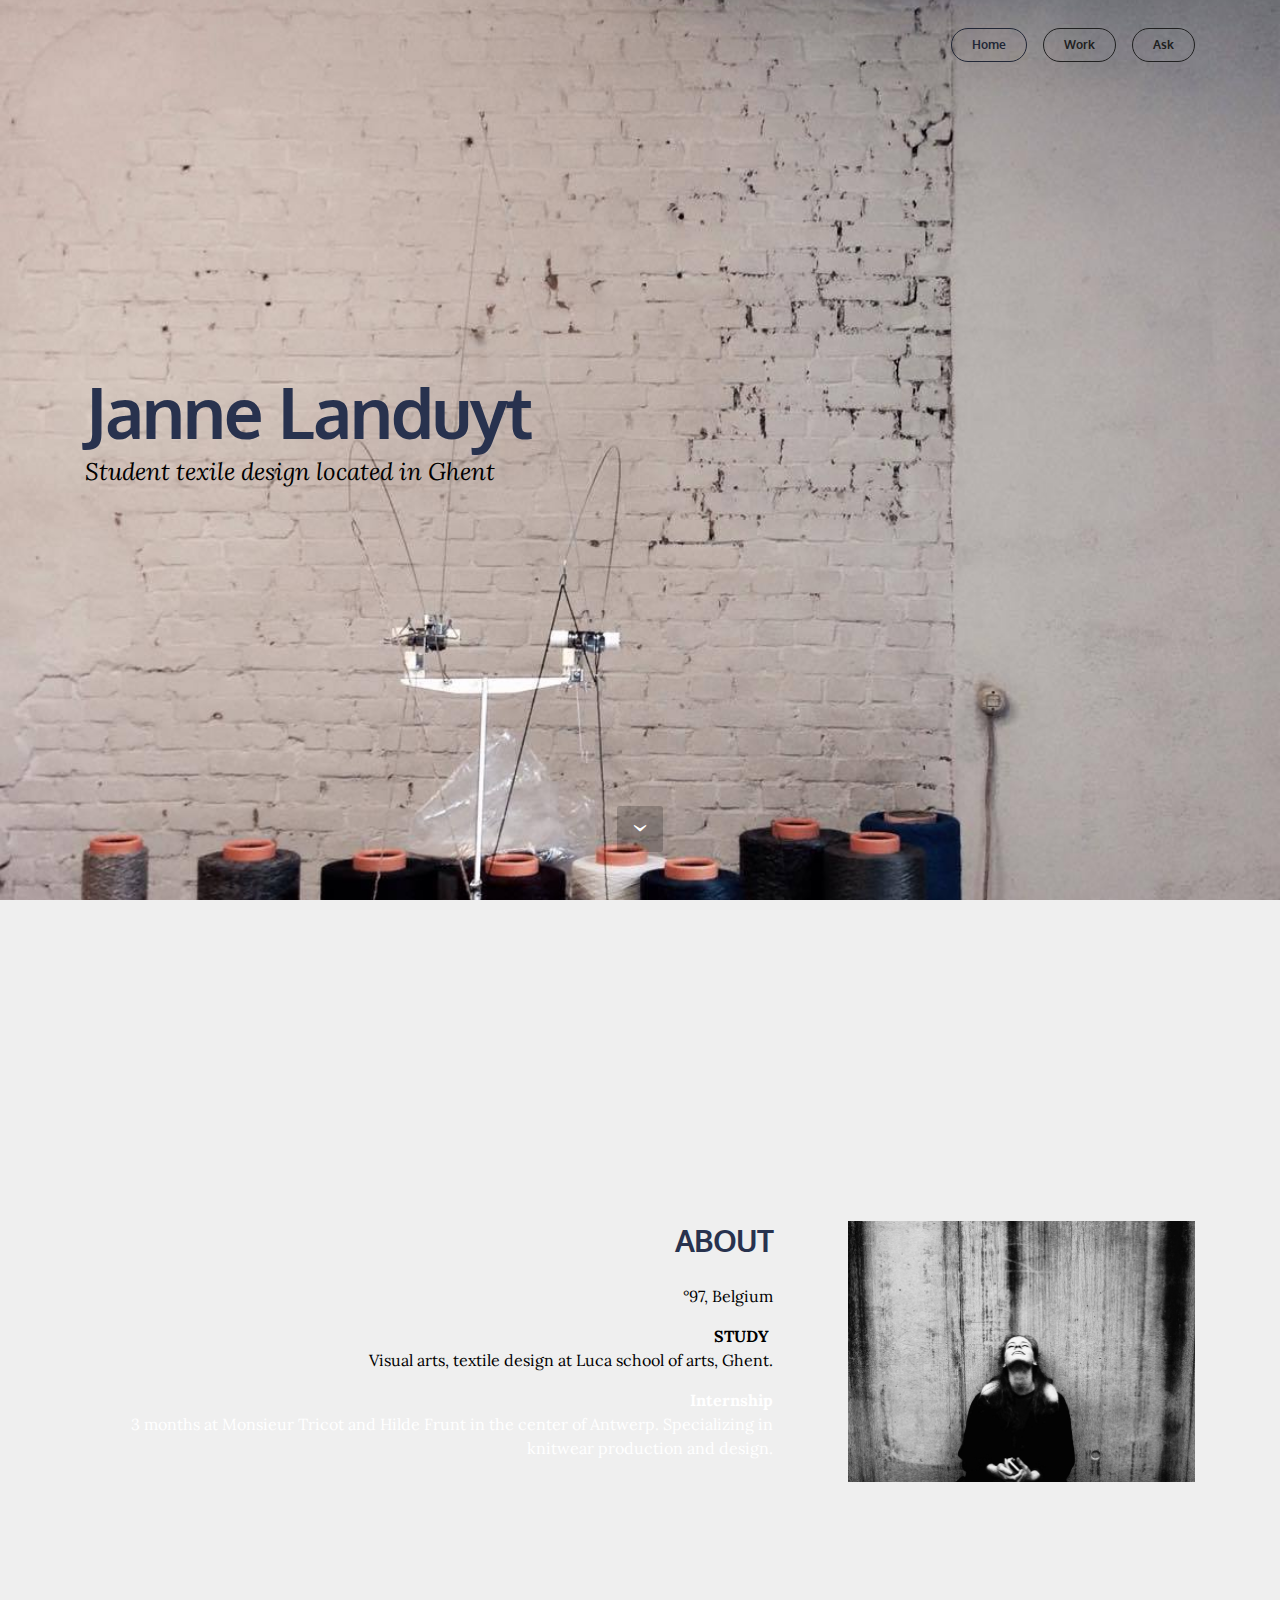
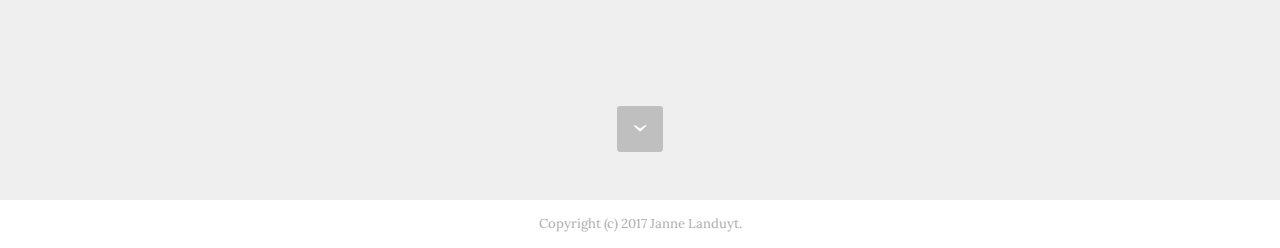
==== index.html @ a5d63504 "create github pages" ====
<!DOCTYPE html>
<html>
<head>
  <!-- Site made with Mobirise Website Builder v4.3.2, https://mobirise.com -->
  <meta charset="UTF-8">
  <meta http-equiv="X-UA-Compatible" content="IE=edge">
  <meta name="generator" content="Mobirise v4.3.2, mobirise.com">
  <meta name="viewport" content="width=device-width, initial-scale=1">
  <link rel="shortcut icon" href="assets/images/logo.png" type="image/x-icon">
  <meta name="description" content="Janne Landuyt, Janne, Landuyt, Textile design, About, Study">
  
  <link rel="stylesheet" href="https://fonts.googleapis.com/css?family=Montserrat:400,700">
  <link rel="stylesheet" href="https://fonts.googleapis.com/css?family=Raleway:100,100i,200,200i,300,300i,400,400i,500,500i,600,600i,700,700i,800,800i,900,900i">
  <link rel="stylesheet" href="assets/bootstrap-material-design-font/css/material.css">
  <link rel="stylesheet" href="https://fonts.googleapis.com/css?family=Lora:400,700,400italic,700italic&subset=latin">
  <link rel="stylesheet" href="assets/tether/tether.min.css">
  <link rel="stylesheet" href="assets/bootstrap/css/bootstrap.min.css">
  <link rel="stylesheet" href="assets/dropdown/css/style.css">
  <link rel="stylesheet" href="assets/theme/css/style.css">
  <link rel="stylesheet" href="assets/mobirise/css/mbr-additional.css" type="text/css">
  
  
  
</head>
<body>
<section id="ext_menu-x" data-rv-view="0">

    <nav class="navbar navbar-dropdown transparent bg-color">
        <div class="container">

            <div class="mbr-table">
                
                <div class="mbr-table-cell">

                    <button class="navbar-toggler pull-xs-right hidden-md-up" type="button" data-toggle="collapse" data-target="#exCollapsingNavbar">
                        <div class="hamburger-icon"></div>
                    </button>

                    <ul class="nav-dropdown collapse pull-xs-right nav navbar-nav navbar-toggleable-sm" id="exCollapsingNavbar"><li class="nav-item"><a class="nav-link link" href="https://mobirise.com/" aria-expanded="false"></a></li><li class="nav-item nav-btn"><a class="nav-link btn btn-warning-outline btn-warning" href="index.html">Home</a></li><li class="nav-item nav-btn"><a class="nav-link btn btn-black-outline btn-black" href="work.html">Work</a></li><li class="nav-item nav-btn"><a class="nav-link btn btn-black-outline btn-black" href="ask.html">Ask</a></li></ul>
                    <button hidden="" class="navbar-toggler navbar-close" type="button" data-toggle="collapse" data-target="#exCollapsingNavbar">
                        <div class="close-icon"></div>
                    </button>

                </div>
            </div>

        </div>
    </nav>

</section>

<section class="engine"><a href="https://mobirise.co">Mobirise</a></section><section class="mbr-section mbr-section-hero mbr-section-full mbr-section-with-arrow mbr-after-navbar" id="header5-w" data-rv-view="2" style="background-image: url(assets/images/21389111-1442225685831040-1330696109-o.jpg);">

    

    <div class="mbr-table-cell">

        <div class="container">
            <div class="row">
                <div class="mbr-section col-md-10">

                    <h1 class="mbr-section-title display-1">Janne Landuyt</h1>
                    <p class="mbr-section-lead lead">Student texile design located in Ghent</p>
                    
                </div>
            </div>
        </div>
    </div>

    <div class="mbr-arrow mbr-arrow-floating" aria-hidden="true"><a href="#footer1-1a"><i class="mbr-arrow-icon"></i></a></div>

</section>

<section class="mbr-section mbr-section-hero mbr-section-full header2" id="header2-y" data-rv-view="7" style="background-color: rgb(239, 239, 239);">

    

    <div class="mbr-table mbr-table-full">
        <div class="mbr-table-cell">

            <div class="container">
                <div class="mbr-section row">
                    <div class="mbr-table-md-up">
                        
                        
                        

                        <div class="mbr-table-cell col-md-5 content-size text-xs-center text-md-right">

                            <h3 class="mbr-section-title display-2">ABOUT</h3>

                            <div class="mbr-section-text">
                                <p></p><p>°97, Belgium</p><p><strong>STUDY</strong>&nbsp;<br>Visual arts, textile design at Luca school of arts, Ghent.</p><strong>Internship</strong><br>3 months at Monsieur Tricot and Hilde Frunt in the center of Antwerp. Specializing in knitwear production and design.<p></p>
                            </div>

                            

                        </div>
                        <div class="mbr-table-cell mbr-valign-top mbr-left-padding-md-up col-md-7 image-size" style="width: 37%;">
                            <div class="mbr-figure"><img src="assets/images/img-5326-1400x1050-94.jpg"></div>
                        </div>

                    </div>
                </div>
            </div>

        </div>
    </div>

    <div class="mbr-arrow mbr-arrow-floating hidden-sm-down" aria-hidden="true"><a href="#next"><i class="mbr-arrow-icon"></i></a></div>

</section>

<footer class="mbr-small-footer mbr-section mbr-section-nopadding" id="footer1-1a" data-rv-view="5" style="background-color: rgb(255, 255, 255); padding-top: 0.875rem; padding-bottom: 0.875rem;">
    
    <div class="container text-xs-center">
        <p>Copyright (c) 2017 Janne Landuyt.</p>
    </div>
</footer>


  <script src="assets/web/assets/jquery/jquery.min.js"></script>
  <script src="assets/tether/tether.min.js"></script>
  <script src="assets/bootstrap/js/bootstrap.min.js"></script>
  <script src="assets/smooth-scroll/smooth-scroll.js"></script>
  <script src="assets/dropdown/js/script.min.js"></script>
  <script src="assets/touch-swipe/jquery.touch-swipe.min.js"></script>
  <script src="assets/theme/js/script.js"></script>
  
  
</body>
</html>
---- assets/bootstrap-material-design-font/css/material.css ----
@font-face {
  font-family: 'Material-Design-Icons';
  src: url('../fonts/Material-Design-Icons.eot?3ocs8m');
  src: url('../fonts/Material-Design-Icons.eot?#iefix3ocs8m') format('embedded-opentype'), url('../fonts/Material-Design-Icons.woff?3ocs8m') format('woff'), url('../fonts/Material-Design-Icons.ttf?3ocs8m') format('truetype'), url('../fonts/Material-Design-Icons.svg?3ocs8m#Material-Design-Icons') format('svg');
  font-weight: normal;
  font-style: normal;
}
[class^="mdi-"],
[class*="mdi-"] {
  speak: none;
  display: inline-block;
  font-style: normal;
  font-variant:normal;
  font-weight:normal;
  /*font-size:24px;*/
  line-height:1;
  font-family:'Material-Design-Icons' !important;
  text-rendering: auto;
  
  -webkit-font-smoothing: antialiased;
  -moz-osx-font-smoothing: grayscale;
  -webkit-transform: translate(0, 0);
      -ms-transform: translate(0, 0);
          transform: translate(0, 0);
}
[class^="mdi-"]:before,
[class*="mdi-"]:before {
  display: inline-block;
  speak: none;
  text-decoration: inherit;
}
[class^="mdi-"].pull-left,
[class*="mdi-"].pull-left {
  margin-right: .3em;
}
[class^="mdi-"].pull-right,
[class*="mdi-"].pull-right {
  margin-left: .3em;
}
[class^="mdi-"].mdi-lg:before,
[class*="mdi-"].mdi-lg:before,
[class^="mdi-"].mdi-lg:after,
[class*="mdi-"].mdi-lg:after {
  font-size: 1.33333333em;
  line-height: 0.75em;
  vertical-align: -15%;
}
[class^="mdi-"].mdi-2x:before,
[class*="mdi-"].mdi-2x:before,
[class^="mdi-"].mdi-2x:after,
[class*="mdi-"].mdi-2x:after {
  font-size: 2em;
}
[class^="mdi-"].mdi-3x:before,
[class*="mdi-"].mdi-3x:before,
[class^="mdi-"].mdi-3x:after,
[class*="mdi-"].mdi-3x:after {
  font-size: 3em;
}
[class^="mdi-"].mdi-4x:before,
[class*="mdi-"].mdi-4x:before,
[class^="mdi-"].mdi-4x:after,
[class*="mdi-"].mdi-4x:after {
  font-size: 4em;
}
[class^="mdi-"].mdi-5x:before,
[class*="mdi-"].mdi-5x:before,
[class^="mdi-"].mdi-5x:after,
[class*="mdi-"].mdi-5x:after {
  font-size: 5em;
}
[class^="mdi-device-signal-cellular-"]:after,
[class^="mdi-device-battery-"]:after,
[class^="mdi-device-battery-charging-"]:after,
[class^="mdi-device-signal-cellular-connected-no-internet-"]:after,
[class^="mdi-device-signal-wifi-"]:after,
[class^="mdi-device-signal-wifi-statusbar-not-connected"]:after,
.mdi-device-network-wifi:after {
  opacity: .3;
  position: absolute;
  left: 0;
  top: 0;
  z-index: 1;
  display: inline-block;
  speak: none;
  text-decoration: inherit;
}
[class^="mdi-device-signal-cellular-"]:after {
  content: "\e758";
}
[class^="mdi-device-battery-"]:after {
  content: "\e735";
}
[class^="mdi-device-battery-charging-"]:after {
  content: "\e733";
}
[class^="mdi-device-signal-cellular-connected-no-internet-"]:after {
  content: "\e75d";
}
[class^="mdi-device-signal-wifi-"]:after,
.mdi-device-network-wifi:after {
  content: "\e765";
}
[class^="mdi-device-signal-wifi-statusbasr-not-connected"]:after {
  content: "\e8f7";
}
.mdi-device-signal-cellular-off:after,
.mdi-device-signal-cellular-null:after,
.mdi-device-signal-cellular-no-sim:after,
.mdi-device-signal-wifi-off:after,
.mdi-device-signal-wifi-4-bar:after,
.mdi-device-signal-cellular-4-bar:after,
.mdi-device-battery-alert:after,
.mdi-device-signal-cellular-connected-no-internet-4-bar:after,
.mdi-device-battery-std:after,
.mdi-device-battery-full .mdi-device-battery-unknown:after {
  content: "";
}
.mdi-fw {
  width: 1.28571429em;
  text-align: center;
}
.mdi-ul {
  padding-left: 0;
  margin-left: 2.14285714em;
  list-style-type: none;
}
.mdi-ul > li {
  position: relative;
}
.mdi-li {
  position: absolute;
  left: -2.14285714em;
  width: 2.14285714em;
  top: 0.14285714em;
  text-align: center;
}
.mdi-li.mdi-lg {
  left: -1.85714286em;
}
.mdi-border {
  padding: .2em .25em .15em;
  border: solid 0.08em #eeeeee;
  border-radius: .1em;
}
.mdi-spin {
  -webkit-animation: mdi-spin 2s infinite linear;
  animation: mdi-spin 2s infinite linear;
  -webkit-transform-origin: 50% 50%;
  -ms-transform-origin: 50% 50%;
      transform-origin: 50% 50%;
}
.mdi-pulse {
  -webkit-animation: mdi-spin 1s steps(8) infinite;
  animation: mdi-spin 1s steps(8) infinite;
  -webkit-transform-origin: 50% 50%;
  -ms-transform-origin: 50% 50%;
      transform-origin: 50% 50%;
}
@-webkit-keyframes mdi-spin {
  0% {
    -webkit-transform: rotate(0deg);
    transform: rotate(0deg);
  }
  100% {
    -webkit-transform: rotate(359deg);
    transform: rotate(359deg);
  }
}
@keyframes mdi-spin {
  0% {
    -webkit-transform: rotate(0deg);
    transform: rotate(0deg);
  }
  100% {
    -webkit-transform: rotate(359deg);
    transform: rotate(359deg);
  }
}
.mdi-rotate-90 {
  filter: progid:DXImageTransform.Microsoft.BasicImage(rotation=1);
  -webkit-transform: rotate(90deg);
  -ms-transform: rotate(90deg);
  transform: rotate(90deg);
}
.mdi-rotate-180 {
  filter: progid:DXImageTransform.Microsoft.BasicImage(rotation=2);
  -webkit-transform: rotate(180deg);
  -ms-transform: rotate(180deg);
  transform: rotate(180deg);
}
.mdi-rotate-270 {
  filter: progid:DXImageTransform.Microsoft.BasicImage(rotation=3);
  -webkit-transform: rotate(270deg);
  -ms-transform: rotate(270deg);
  transform: rotate(270deg);
}
.mdi-flip-horizontal {
  filter: progid:DXImageTransform.Microsoft.BasicImage(rotation=0, mirror=1);
  -webkit-transform: scale(-1, 1);
  -ms-transform: scale(-1, 1);
  transform: scale(-1, 1);
}
.mdi-flip-vertical {
  filter: progid:DXImageTransform.Microsoft.BasicImage(rotation=2, mirror=1);
  -webkit-transform: scale(1, -1);
  -ms-transform: scale(1, -1);
  transform: scale(1, -1);
}
:root .mdi-rotate-90,
:root .mdi-rotate-180,
:root .mdi-rotate-270,
:root .mdi-flip-horizontal,
:root .mdi-flip-vertical {
  -webkit-filter: none;
          filter: none;
}
.mdi-stack {
  position: relative;
  display: inline-block;
  width: 2em;
  height: 2em;
  line-height: 2em;
  vertical-align: middle;
}
.mdi-stack-1x,
.mdi-stack-2x {
  position: absolute;
  left: 0;
  width: 100%;
  text-align: center;
}
.mdi-stack-1x {
  line-height: inherit;
}
.mdi-stack-2x {
  font-size: 2em;
}
.mdi-inverse {
  color: #ffffff;
}
/* Start Icons */
.mdi-action-3d-rotation:before {
  content: "\e600";
}
.mdi-action-accessibility:before {
  content: "\e601";
}
.mdi-action-account-balance-wallet:before {
  content: "\e602";
}
.mdi-action-account-balance:before {
  content: "\e603";
}
.mdi-action-account-box:before {
  content: "\e604";
}
.mdi-action-account-child:before {
  content: "\e605";
}
.mdi-action-account-circle:before {
  content: "\e606";
}
.mdi-action-add-shopping-cart:before {
  content: "\e607";
}
.mdi-action-alarm-add:before {
  content: "\e608";
}
.mdi-action-alarm-off:before {
  content: "\e609";
}
.mdi-action-alarm-on:before {
  content: "\e60a";
}
.mdi-action-alarm:before {
  content: "\e60b";
}
.mdi-action-android:before {
  content: "\e60c";
}
.mdi-action-announcement:before {
  content: "\e60d";
}
.mdi-action-aspect-ratio:before {
  content: "\e60e";
}
.mdi-action-assessment:before {
  content: "\e60f";
}
.mdi-action-assignment-ind:before {
  content: "\e610";
}
.mdi-action-assignment-late:before {
  content: "\e611";
}
.mdi-action-assignment-return:before {
  content: "\e612";
}
.mdi-action-assignment-returned:before {
  content: "\e613";
}
.mdi-action-assignment-turned-in:before {
  content: "\e614";
}
.mdi-action-assignment:before {
  content: "\e615";
}
.mdi-action-autorenew:before {
  content: "\e616";
}
.mdi-action-backup:before {
  content: "\e617";
}
.mdi-action-book:before {
  content: "\e618";
}
.mdi-action-bookmark-outline:before {
  content: "\e619";
}
.mdi-action-bookmark:before {
  content: "\e61a";
}
.mdi-action-bug-report:before {
  content: "\e61b";
}
.mdi-action-cached:before {
  content: "\e61c";
}
.mdi-action-check-circle:before {
  content: "\e61d";
}
.mdi-action-class:before {
  content: "\e61e";
}
.mdi-action-credit-card:before {
  content: "\e61f";
}
.mdi-action-dashboard:before {
  content: "\e620";
}
.mdi-action-delete:before {
  content: "\e621";
}
.mdi-action-description:before {
  content: "\e622";
}
.mdi-action-dns:before {
  content: "\e623";
}
.mdi-action-done-all:before {
  content: "\e624";
}
.mdi-action-done:before {
  content: "\e625";
}
.mdi-action-event:before {
  content: "\e626";
}
.mdi-action-exit-to-app:before {
  content: "\e627";
}
.mdi-action-explore:before {
  content: "\e628";
}
.mdi-action-extension:before {
  content: "\e629";
}
.mdi-action-face-unlock:before {
  content: "\e62a";
}
.mdi-action-favorite-outline:before {
  content: "\e62b";
}
.mdi-action-favorite:before {
  content: "\e62c";
}
.mdi-action-find-in-page:before {
  content: "\e62d";
}
.mdi-action-find-replace:before {
  content: "\e62e";
}
.mdi-action-flip-to-back:before {
  content: "\e62f";
}
.mdi-action-flip-to-front:before {
  content: "\e630";
}
.mdi-action-get-app:before {
  content: "\e631";
}
.mdi-action-grade:before {
  content: "\e632";
}
.mdi-action-group-work:before {
  content: "\e633";
}
.mdi-action-help:before {
  content: "\e634";
}
.mdi-action-highlight-remove:before {
  content: "\e635";
}
.mdi-action-history:before {
  content: "\e636";
}
.mdi-action-home:before {
  content: "\e637";
}
.mdi-action-https:before {
  content: "\e638";
}
.mdi-action-info-outline:before {
  content: "\e639";
}
.mdi-action-info:before {
  content: "\e63a";
}
.mdi-action-input:before {
  content: "\e63b";
}
.mdi-action-invert-colors:before {
  content: "\e63c";
}
.mdi-action-label-outline:before {
  content: "\e63d";
}
.mdi-action-label:before {
  content: "\e63e";
}
.mdi-action-language:before {
  content: "\e63f";
}
.mdi-action-launch:before {
  content: "\e640";
}
.mdi-action-list:before {
  content: "\e641";
}
.mdi-action-lock-open:before {
  content: "\e642";
}
.mdi-action-lock-outline:before {
  content: "\e643";
}
.mdi-action-lock:before {
  content: "\e644";
}
.mdi-action-loyalty:before {
  content: "\e645";
}
.mdi-action-markunread-mailbox:before {
  content: "\e646";
}
.mdi-action-note-add:before {
  content: "\e647";
}
.mdi-action-open-in-browser:before {
  content: "\e648";
}
.mdi-action-open-in-new:before {
  content: "\e649";
}
.mdi-action-open-with:before {
  content: "\e64a";
}
.mdi-action-pageview:before {
  content: "\e64b";
}
.mdi-action-payment:before {
  content: "\e64c";
}
.mdi-action-perm-camera-mic:before {
  content: "\e64d";
}
.mdi-action-perm-contact-cal:before {
  content: "\e64e";
}
.mdi-action-perm-data-setting:before {
  content: "\e64f";
}
.mdi-action-perm-device-info:before {
  content: "\e650";
}
.mdi-action-perm-identity:before {
  content: "\e651";
}
.mdi-action-perm-media:before {
  content: "\e652";
}
.mdi-action-perm-phone-msg:before {
  content: "\e653";
}
.mdi-action-perm-scan-wifi:before {
  content: "\e654";
}
.mdi-action-picture-in-picture:before {
  content: "\e655";
}
.mdi-action-polymer:before {
  content: "\e656";
}
.mdi-action-print:before {
  content: "\e657";
}
.mdi-action-query-builder:before {
  content: "\e658";
}
.mdi-action-question-answer:before {
  content: "\e659";
}
.mdi-action-receipt:before {
  content: "\e65a";
}
.mdi-action-redeem:before {
  content: "\e65b";
}
.mdi-action-reorder:before {
  content: "\e65c";
}
.mdi-action-report-problem:before {
  content: "\e65d";
}
.mdi-action-restore:before {
  content: "\e65e";
}
.mdi-action-room:before {
  content: "\e65f";
}
.mdi-action-schedule:before {
  content: "\e660";
}
.mdi-action-search:before {
  content: "\e661";
}
.mdi-action-settings-applications:before {
  content: "\e662";
}
.mdi-action-settings-backup-restore:before {
  content: "\e663";
}
.mdi-action-settings-bluetooth:before {
  content: "\e664";
}
.mdi-action-settings-cell:before {
  content: "\e665";
}
.mdi-action-settings-display:before {
  content: "\e666";
}
.mdi-action-settings-ethernet:before {
  content: "\e667";
}
.mdi-action-settings-input-antenna:before {
  content: "\e668";
}
.mdi-action-settings-input-component:before {
  content: "\e669";
}
.mdi-action-settings-input-composite:before {
  content: "\e66a";
}
.mdi-action-settings-input-hdmi:before {
  content: "\e66b";
}
.mdi-action-settings-input-svideo:before {
  content: "\e66c";
}
.mdi-action-settings-overscan:before {
  content: "\e66d";
}
.mdi-action-settings-phone:before {
  content: "\e66e";
}
.mdi-action-settings-power:before {
  content: "\e66f";
}
.mdi-action-settings-remote:before {
  content: "\e670";
}
.mdi-action-settings-voice:before {
  content: "\e671";
}
.mdi-action-settings:before {
  content: "\e672";
}
.mdi-action-shop-two:before {
  content: "\e673";
}
.mdi-action-shop:before {
  content: "\e674";
}
.mdi-action-shopping-basket:before {
  content: "\e675";
}
.mdi-action-shopping-cart:before {
  content: "\e676";
}
.mdi-action-speaker-notes:before {
  content: "\e677";
}
.mdi-action-spellcheck:before {
  content: "\e678";
}
.mdi-action-star-rate:before {
  content: "\e679";
}
.mdi-action-stars:before {
  content: "\e67a";
}
.mdi-action-store:before {
  content: "\e67b";
}
.mdi-action-subject:before {
  content: "\e67c";
}
.mdi-action-supervisor-account:before {
  content: "\e67d";
}
.mdi-action-swap-horiz:before {
  content: "\e67e";
}
.mdi-action-swap-vert-circle:before {
  content: "\e67f";
}
.mdi-action-swap-vert:before {
  content: "\e680";
}
.mdi-action-system-update-tv:before {
  content: "\e681";
}
.mdi-action-tab-unselected:before {
  content: "\e682";
}
.mdi-action-tab:before {
  content: "\e683";
}
.mdi-action-theaters:before {
  content: "\e684";
}
.mdi-action-thumb-down:before {
  content: "\e685";
}
.mdi-action-thumb-up:before {
  content: "\e686";
}
.mdi-action-thumbs-up-down:before {
  content: "\e687";
}
.mdi-action-toc:before {
  content: "\e688";
}
.mdi-action-today:before {
  content: "\e689";
}
.mdi-action-track-changes:before {
  content: "\e68a";
}
.mdi-action-translate:before {
  content: "\e68b";
}
.mdi-action-trending-down:before {
  content: "\e68c";
}
.mdi-action-trending-neutral:before {
  content: "\e68d";
}
.mdi-action-trending-up:before {
  content: "\e68e";
}
.mdi-action-turned-in-not:before {
  content: "\e68f";
}
.mdi-action-turned-in:before {
  content: "\e690";
}
.mdi-action-verified-user:before {
  content: "\e691";
}
.mdi-action-view-agenda:before {
  content: "\e692";
}
.mdi-action-view-array:before {
  content: "\e693";
}
.mdi-action-view-carousel:before {
  content: "\e694";
}
.mdi-action-view-column:before {
  content: "\e695";
}
.mdi-action-view-day:before {
  content: "\e696";
}
.mdi-action-view-headline:before {
  content: "\e697";
}
.mdi-action-view-list:before {
  content: "\e698";
}
.mdi-action-view-module:before {
  content: "\e699";
}
.mdi-action-view-quilt:before {
  content: "\e69a";
}
.mdi-action-view-stream:before {
  content: "\e69b";
}
.mdi-action-view-week:before {
  content: "\e69c";
}
.mdi-action-visibility-off:before {
  content: "\e69d";
}
.mdi-action-visibility:before {
  content: "\e69e";
}
.mdi-action-wallet-giftcard:before {
  content: "\e69f";
}
.mdi-action-wallet-membership:before {
  content: "\e6a0";
}
.mdi-action-wallet-travel:before {
  content: "\e6a1";
}
.mdi-action-work:before {
  content: "\e6a2";
}
.mdi-alert-error:before {
  content: "\e6a3";
}
.mdi-alert-warning:before {
  content: "\e6a4";
}
.mdi-av-album:before {
  content: "\e6a5";
}
.mdi-av-closed-caption:before {
  content: "\e6a6";
}
.mdi-av-equalizer:before {
  content: "\e6a7";
}
.mdi-av-explicit:before {
  content: "\e6a8";
}
.mdi-av-fast-forward:before {
  content: "\e6a9";
}
.mdi-av-fast-rewind:before {
  content: "\e6aa";
}
.mdi-av-games:before {
  content: "\e6ab";
}
.mdi-av-hearing:before {
  content: "\e6ac";
}
.mdi-av-high-quality:before {
  content: "\e6ad";
}
.mdi-av-loop:before {
  content: "\e6ae";
}
.mdi-av-mic-none:before {
  content: "\e6af";
}
.mdi-av-mic-off:before {
  content: "\e6b0";
}
.mdi-av-mic:before {
  content: "\e6b1";
}
.mdi-av-movie:before {
  content: "\e6b2";
}
.mdi-av-my-library-add:before {
  content: "\e6b3";
}
.mdi-av-my-library-books:before {
  content: "\e6b4";
}
.mdi-av-my-library-music:before {
  content: "\e6b5";
}
.mdi-av-new-releases:before {
  content: "\e6b6";
}
.mdi-av-not-interested:before {
  content: "\e6b7";
}
.mdi-av-pause-circle-fill:before {
  content: "\e6b8";
}
.mdi-av-pause-circle-outline:before {
  content: "\e6b9";
}
.mdi-av-pause:before {
  content: "\e6ba";
}
.mdi-av-play-arrow:before {
  content: "\e6bb";
}
.mdi-av-play-circle-fill:before {
  content: "\e6bc";
}
.mdi-av-play-circle-outline:before {
  content: "\e6bd";
}
.mdi-av-play-shopping-bag:before {
  content: "\e6be";
}
.mdi-av-playlist-add:before {
  content: "\e6bf";
}
.mdi-av-queue-music:before {
  content: "\e6c0";
}
.mdi-av-queue:before {
  content: "\e6c1";
}
.mdi-av-radio:before {
  content: "\e6c2";
}
.mdi-av-recent-actors:before {
  content: "\e6c3";
}
.mdi-av-repeat-one:before {
  content: "\e6c4";
}
.mdi-av-repeat:before {
  content: "\e6c5";
}
.mdi-av-replay:before {
  content: "\e6c6";
}
.mdi-av-shuffle:before {
  content: "\e6c7";
}
.mdi-av-skip-next:before {
  content: "\e6c8";
}
.mdi-av-skip-previous:before {
  content: "\e6c9";
}
.mdi-av-snooze:before {
  content: "\e6ca";
}
.mdi-av-stop:before {
  content: "\e6cb";
}
.mdi-av-subtitles:before {
  content: "\e6cc";
}
.mdi-av-surround-sound:before {
  content: "\e6cd";
}
.mdi-av-timer:before {
  content: "\e6ce";
}
.mdi-av-video-collection:before {
  content: "\e6cf";
}
.mdi-av-videocam-off:before {
  content: "\e6d0";
}
.mdi-av-videocam:before {
  content: "\e6d1";
}
.mdi-av-volume-down:before {
  content: "\e6d2";
}
.mdi-av-volume-mute:before {
  content: "\e6d3";
}
.mdi-av-volume-off:before {
  content: "\e6d4";
}
.mdi-av-volume-up:before {
  content: "\e6d5";
}
.mdi-av-web:before {
  content: "\e6d6";
}
.mdi-communication-business:before {
  content: "\e6d7";
}
.mdi-communication-call-end:before {
  content: "\e6d8";
}
.mdi-communication-call-made:before {
  content: "\e6d9";
}
.mdi-communication-call-merge:before {
  content: "\e6da";
}
.mdi-communication-call-missed:before {
  content: "\e6db";
}
.mdi-communication-call-received:before {
  content: "\e6dc";
}
.mdi-communication-call-split:before {
  content: "\e6dd";
}
.mdi-communication-call:before {
  content: "\e6de";
}
.mdi-communication-chat:before {
  content: "\e6df";
}
.mdi-communication-clear-all:before {
  content: "\e6e0";
}
.mdi-communication-comment:before {
  content: "\e6e1";
}
.mdi-communication-contacts:before {
  content: "\e6e2";
}
.mdi-communication-dialer-sip:before {
  content: "\e6e3";
}
.mdi-communication-dialpad:before {
  content: "\e6e4";
}
.mdi-communication-dnd-on:before {
  content: "\e6e5";
}
.mdi-communication-email:before {
  content: "\e6e6";
}
.mdi-communication-forum:before {
  content: "\e6e7";
}
.mdi-communication-import-export:before {
  content: "\e6e8";
}
.mdi-communication-invert-colors-off:before {
  content: "\e6e9";
}
.mdi-communication-invert-colors-on:before {
  content: "\e6ea";
}
.mdi-communication-live-help:before {
  content: "\e6eb";
}
.mdi-communication-location-off:before {
  content: "\e6ec";
}
.mdi-communication-location-on:before {
  content: "\e6ed";
}
.mdi-communication-message:before {
  content: "\e6ee";
}
.mdi-communication-messenger:before {
  content: "\e6ef";
}
.mdi-communication-no-sim:before {
  content: "\e6f0";
}
.mdi-communication-phone:before {
  content: "\e6f1";
}
.mdi-communication-portable-wifi-off:before {
  content: "\e6f2";
}
.mdi-communication-quick-contacts-dialer:before {
  content: "\e6f3";
}
.mdi-communication-quick-contacts-mail:before {
  content: "\e6f4";
}
.mdi-communication-ring-volume:before {
  content: "\e6f5";
}
.mdi-communication-stay-current-landscape:before {
  content: "\e6f6";
}
.mdi-communication-stay-current-portrait:before {
  content: "\e6f7";
}
.mdi-communication-stay-primary-landscape:before {
  content: "\e6f8";
}
.mdi-communication-stay-primary-portrait:before {
  content: "\e6f9";
}
.mdi-communication-swap-calls:before {
  content: "\e6fa";
}
.mdi-communication-textsms:before {
  content: "\e6fb";
}
.mdi-communication-voicemail:before {
  content: "\e6fc";
}
.mdi-communication-vpn-key:before {
  content: "\e6fd";
}
.mdi-content-add-box:before {
  content: "\e6fe";
}
.mdi-content-add-circle-outline:before {
  content: "\e6ff";
}
.mdi-content-add-circle:before {
  content: "\e700";
}
.mdi-content-add:before {
  content: "\e701";
}
.mdi-content-archive:before {
  content: "\e702";
}
.mdi-content-backspace:before {
  content: "\e703";
}
.mdi-content-block:before {
  content: "\e704";
}
.mdi-content-clear:before {
  content: "\e705";
}
.mdi-content-content-copy:before {
  content: "\e706";
}
.mdi-content-content-cut:before {
  content: "\e707";
}
.mdi-content-content-paste:before {
  content: "\e708";
}
.mdi-content-create:before {
  content: "\e709";
}
.mdi-content-drafts:before {
  content: "\e70a";
}
.mdi-content-filter-list:before {
  content: "\e70b";
}
.mdi-content-flag:before {
  content: "\e70c";
}
.mdi-content-forward:before {
  content: "\e70d";
}
.mdi-content-gesture:before {
  content: "\e70e";
}
.mdi-content-inbox:before {
  content: "\e70f";
}
.mdi-content-link:before {
  content: "\e710";
}
.mdi-content-mail:before {
  content: "\e711";
}
.mdi-content-markunread:before {
  content: "\e712";
}
.mdi-content-redo:before {
  content: "\e713";
}
.mdi-content-remove-circle-outline:before {
  content: "\e714";
}
.mdi-content-remove-circle:before {
  content: "\e715";
}
.mdi-content-remove:before {
  content: "\e716";
}
.mdi-content-reply-all:before {
  content: "\e717";
}
.mdi-content-reply:before {
  content: "\e718";
}
.mdi-content-report:before {
  content: "\e719";
}
.mdi-content-save:before {
  content: "\e71a";
}
.mdi-content-select-all:before {
  content: "\e71b";
}
.mdi-content-send:before {
  content: "\e71c";
}
.mdi-content-sort:before {
  content: "\e71d";
}
.mdi-content-text-format:before {
  content: "\e71e";
}
.mdi-content-undo:before {
  content: "\e71f";
}
.mdi-editor-attach-file:before {
  content: "\e776";
}
.mdi-editor-attach-money:before {
  content: "\e777";
}
.mdi-editor-border-all:before {
  content: "\e778";
}
.mdi-editor-border-bottom:before {
  content: "\e779";
}
.mdi-editor-border-clear:before {
  content: "\e77a";
}
.mdi-editor-border-color:before {
  content: "\e77b";
}
.mdi-editor-border-horizontal:before {
  content: "\e77c";
}
.mdi-editor-border-inner:before {
  content: "\e77d";
}
.mdi-editor-border-left:before {
  content: "\e77e";
}
.mdi-editor-border-outer:before {
  content: "\e77f";
}
.mdi-editor-border-right:before {
  content: "\e780";
}
.mdi-editor-border-style:before {
  content: "\e781";
}
.mdi-editor-border-top:before {
  content: "\e782";
}
.mdi-editor-border-vertical:before {
  content: "\e783";
}
.mdi-editor-format-align-center:before {
  content: "\e784";
}
.mdi-editor-format-align-justify:before {
  content: "\e785";
}
.mdi-editor-format-align-left:before {
  content: "\e786";
}
.mdi-editor-format-align-right:before {
  content: "\e787";
}
.mdi-editor-format-bold:before {
  content: "\e788";
}
.mdi-editor-format-clear:before {
  content: "\e789";
}
.mdi-editor-format-color-fill:before {
  content: "\e78a";
}
.mdi-editor-format-color-reset:before {
  content: "\e78b";
}
.mdi-editor-format-color-text:before {
  content: "\e78c";
}
.mdi-editor-format-indent-decrease:before {
  content: "\e78d";
}
.mdi-editor-format-indent-increase:before {
  content: "\e78e";
}
.mdi-editor-format-italic:before {
  content: "\e78f";
}
.mdi-editor-format-line-spacing:before {
  content: "\e790";
}
.mdi-editor-format-list-bulleted:before {
  content: "\e791";
}
.mdi-editor-format-list-numbered:before {
  content: "\e792";
}
.mdi-editor-format-paint:before {
  content: "\e793";
}
.mdi-editor-format-quote:before {
  content: "\e794";
}
.mdi-editor-format-size:before {
  content: "\e795";
}
.mdi-editor-format-strikethrough:before {
  content: "\e796";
}
.mdi-editor-format-textdirection-l-to-r:before {
  content: "\e797";
}
.mdi-editor-format-textdirection-r-to-l:before {
  content: "\e798";
}
.mdi-editor-format-underline:before {
  content: "\e799";
}
.mdi-editor-functions:before {
  content: "\e79a";
}
.mdi-editor-insert-chart:before {
  content: "\e79b";
}
.mdi-editor-insert-comment:before {
  content: "\e79c";
}
.mdi-editor-insert-drive-file:before {
  content: "\e79d";
}
.mdi-editor-insert-emoticon:before {
  content: "\e79e";
}
.mdi-editor-insert-invitation:before {
  content: "\e79f";
}
.mdi-editor-insert-link:before {
  content: "\e7a0";
}
.mdi-editor-insert-photo:before {
  content: "\e7a1";
}
.mdi-editor-merge-type:before {
  content: "\e7a2";
}
.mdi-editor-mode-comment:before {
  content: "\e7a3";
}
.mdi-editor-mode-edit:before {
  content: "\e7a4";
}
.mdi-editor-publish:before {
  content: "\e7a5";
}
.mdi-editor-vertical-align-bottom:before {
  content: "\e7a6";
}
.mdi-editor-vertical-align-center:before {
  content: "\e7a7";
}
.mdi-editor-vertical-align-top:before {
  content: "\e7a8";
}
.mdi-editor-wrap-text:before {
  content: "\e7a9";
}
.mdi-file-attachment:before {
  content: "\e7aa";
}
.mdi-file-cloud-circle:before {
  content: "\e7ab";
}
.mdi-file-cloud-done:before {
  content: "\e7ac";
}
.mdi-file-cloud-download:before {
  content: "\e7ad";
}
.mdi-file-cloud-off:before {
  content: "\e7ae";
}
.mdi-file-cloud-queue:before {
  content: "\e7af";
}
.mdi-file-cloud-upload:before {
  content: "\e7b0";
}
.mdi-file-cloud:before {
  content: "\e7b1";
}
.mdi-file-file-download:before {
  content: "\e7b2";
}
.mdi-file-file-upload:before {
  content: "\e7b3";
}
.mdi-file-folder-open:before {
  content: "\e7b4";
}
.mdi-file-folder-shared:before {
  content: "\e7b5";
}
.mdi-file-folder:before {
  content: "\e7b6";
}
.mdi-device-access-alarm:before {
  content: "\e720";
}
.mdi-device-access-alarms:before {
  content: "\e721";
}
.mdi-device-access-time:before {
  content: "\e722";
}
.mdi-device-add-alarm:before {
  content: "\e723";
}
.mdi-device-airplanemode-off:before {
  content: "\e724";
}
.mdi-device-airplanemode-on:before {
  content: "\e725";
}
.mdi-device-battery-20:before {
  content: "\e726";
}
.mdi-device-battery-30:before {
  content: "\e727";
}
.mdi-device-battery-50:before {
  content: "\e728";
}
.mdi-device-battery-60:before {
  content: "\e729";
}
.mdi-device-battery-80:before {
  content: "\e72a";
}
.mdi-device-battery-90:before {
  content: "\e72b";
}
.mdi-device-battery-alert:before {
  content: "\e72c";
}
.mdi-device-battery-charging-20:before {
  content: "\e72d";
}
.mdi-device-battery-charging-30:before {
  content: "\e72e";
}
.mdi-device-battery-charging-50:before {
  content: "\e72f";
}
.mdi-device-battery-charging-60:before {
  content: "\e730";
}
.mdi-device-battery-charging-80:before {
  content: "\e731";
}
.mdi-device-battery-charging-90:before {
  content: "\e732";
}
.mdi-device-battery-charging-full:before {
  content: "\e733";
}
.mdi-device-battery-full:before {
  content: "\e734";
}
.mdi-device-battery-std:before {
  content: "\e735";
}
.mdi-device-battery-unknown:before {
  content: "\e736";
}
.mdi-device-bluetooth-connected:before {
  content: "\e737";
}
.mdi-device-bluetooth-disabled:before {
  content: "\e738";
}
.mdi-device-bluetooth-searching:before {
  content: "\e739";
}
.mdi-device-bluetooth:before {
  content: "\e73a";
}
.mdi-device-brightness-auto:before {
  content: "\e73b";
}
.mdi-device-brightness-high:before {
  content: "\e73c";
}
.mdi-device-brightness-low:before {
  content: "\e73d";
}
.mdi-device-brightness-medium:before {
  content: "\e73e";
}
.mdi-device-data-usage:before {
  content: "\e73f";
}
.mdi-device-developer-mode:before {
  content: "\e740";
}
.mdi-device-devices:before {
  content: "\e741";
}
.mdi-device-dvr:before {
  content: "\e742";
}
.mdi-device-gps-fixed:before {
  content: "\e743";
}
.mdi-device-gps-not-fixed:before {
  content: "\e744";
}
.mdi-device-gps-off:before {
  content: "\e745";
}
.mdi-device-location-disabled:before {
  content: "\e746";
}
.mdi-device-location-searching:before {
  content: "\e747";
}
.mdi-device-multitrack-audio:before {
  content: "\e748";
}
.mdi-device-network-cell:before {
  content: "\e749";
}
.mdi-device-network-wifi:before {
  content: "\e74a";
}
.mdi-device-nfc:before {
  content: "\e74b";
}
.mdi-device-now-wallpaper:before {
  content: "\e74c";
}
.mdi-device-now-widgets:before {
  content: "\e74d";
}
.mdi-device-screen-lock-landscape:before {
  content: "\e74e";
}
.mdi-device-screen-lock-portrait:before {
  content: "\e74f";
}
.mdi-device-screen-lock-rotation:before {
  content: "\e750";
}
.mdi-device-screen-rotation:before {
  content: "\e751";
}
.mdi-device-sd-storage:before {
  content: "\e752";
}
.mdi-device-settings-system-daydream:before {
  content: "\e753";
}
.mdi-device-signal-cellular-0-bar:before {
  content: "\e754";
}
.mdi-device-signal-cellular-1-bar:before {
  content: "\e755";
}
.mdi-device-signal-cellular-2-bar:before {
  content: "\e756";
}
.mdi-device-signal-cellular-3-bar:before {
  content: "\e757";
}
.mdi-device-signal-cellular-4-bar:before {
  content: "\e758";
}
.mdi-signal-wifi-statusbar-connected-no-internet-after:before {
  content: "\e8f6";
}
.mdi-device-signal-cellular-connected-no-internet-0-bar:before {
  content: "\e759";
}
.mdi-device-signal-cellular-connected-no-internet-1-bar:before {
  content: "\e75a";
}
.mdi-device-signal-cellular-connected-no-internet-2-bar:before {
  content: "\e75b";
}
.mdi-device-signal-cellular-connected-no-internet-3-bar:before {
  content: "\e75c";
}
.mdi-device-signal-cellular-connected-no-internet-4-bar:before {
  content: "\e75d";
}
.mdi-device-signal-cellular-no-sim:before {
  content: "\e75e";
}
.mdi-device-signal-cellular-null:before {
  content: "\e75f";
}
.mdi-device-signal-cellular-off:before {
  content: "\e760";
}
.mdi-device-signal-wifi-0-bar:before {
  content: "\e761";
}
.mdi-device-signal-wifi-1-bar:before {
  content: "\e762";
}
.mdi-device-signal-wifi-2-bar:before {
  content: "\e763";
}
.mdi-device-signal-wifi-3-bar:before {
  content: "\e764";
}
.mdi-device-signal-wifi-4-bar:before {
  content: "\e765";
}
.mdi-device-signal-wifi-off:before {
  content: "\e766";
}
.mdi-device-signal-wifi-statusbar-1-bar:before {
  content: "\e767";
}
.mdi-device-signal-wifi-statusbar-2-bar:before {
  content: "\e768";
}
.mdi-device-signal-wifi-statusbar-3-bar:before {
  content: "\e769";
}
.mdi-device-signal-wifi-statusbar-4-bar:before {
  content: "\e76a";
}
.mdi-device-signal-wifi-statusbar-connected-no-internet-:before {
  content: "\e76b";
}
.mdi-device-signal-wifi-statusbar-connected-no-internet:before {
  content: "\e76f";
}
.mdi-device-signal-wifi-statusbar-connected-no-internet-2:before {
  content: "\e76c";
}
.mdi-device-signal-wifi-statusbar-connected-no-internet-3:before {
  content: "\e76d";
}
.mdi-device-signal-wifi-statusbar-connected-no-internet-4:before {
  content: "\e76e";
}
.mdi-signal-wifi-statusbar-not-connected-after:before {
  content: "\e8f7";
}
.mdi-device-signal-wifi-statusbar-not-connected:before {
  content: "\e770";
}
.mdi-device-signal-wifi-statusbar-null:before {
  content: "\e771";
}
.mdi-device-storage:before {
  content: "\e772";
}
.mdi-device-usb:before {
  content: "\e773";
}
.mdi-device-wifi-lock:before {
  content: "\e774";
}
.mdi-device-wifi-tethering:before {
  content: "\e775";
}
.mdi-hardware-cast-connected:before {
  content: "\e7b7";
}
.mdi-hardware-cast:before {
  content: "\e7b8";
}
.mdi-hardware-computer:before {
  content: "\e7b9";
}
.mdi-hardware-desktop-mac:before {
  content: "\e7ba";
}
.mdi-hardware-desktop-windows:before {
  content: "\e7bb";
}
.mdi-hardware-dock:before {
  content: "\e7bc";
}
.mdi-hardware-gamepad:before {
  content: "\e7bd";
}
.mdi-hardware-headset-mic:before {
  content: "\e7be";
}
.mdi-hardware-headset:before {
  content: "\e7bf";
}
.mdi-hardware-keyboard-alt:before {
  content: "\e7c0";
}
.mdi-hardware-keyboard-arrow-down:before {
  content: "\e7c1";
}
.mdi-hardware-keyboard-arrow-left:before {
  content: "\e7c2";
}
.mdi-hardware-keyboard-arrow-right:before {
  content: "\e7c3";
}
.mdi-hardware-keyboard-arrow-up:before {
  content: "\e7c4";
}
.mdi-hardware-keyboard-backspace:before {
  content: "\e7c5";
}
.mdi-hardware-keyboard-capslock:before {
  content: "\e7c6";
}
.mdi-hardware-keyboard-control:before {
  content: "\e7c7";
}
.mdi-hardware-keyboard-hide:before {
  content: "\e7c8";
}
.mdi-hardware-keyboard-return:before {
  content: "\e7c9";
}
.mdi-hardware-keyboard-tab:before {
  content: "\e7ca";
}
.mdi-hardware-keyboard-voice:before {
  content: "\e7cb";
}
.mdi-hardware-keyboard:before {
  content: "\e7cc";
}
.mdi-hardware-laptop-chromebook:before {
  content: "\e7cd";
}
.mdi-hardware-laptop-mac:before {
  content: "\e7ce";
}
.mdi-hardware-laptop-windows:before {
  content: "\e7cf";
}
.mdi-hardware-laptop:before {
  content: "\e7d0";
}
.mdi-hardware-memory:before {
  content: "\e7d1";
}
.mdi-hardware-mouse:before {
  content: "\e7d2";
}
.mdi-hardware-phone-android:before {
  content: "\e7d3";
}
.mdi-hardware-phone-iphone:before {
  content: "\e7d4";
}
.mdi-hardware-phonelink-off:before {
  content: "\e7d5";
}
.mdi-hardware-phonelink:before {
  content: "\e7d6";
}
.mdi-hardware-security:before {
  content: "\e7d7";
}
.mdi-hardware-sim-card:before {
  content: "\e7d8";
}
.mdi-hardware-smartphone:before {
  content: "\e7d9";
}
.mdi-hardware-speaker:before {
  content: "\e7da";
}
.mdi-hardware-tablet-android:before {
  content: "\e7db";
}
.mdi-hardware-tablet-mac:before {
  content: "\e7dc";
}
.mdi-hardware-tablet:before {
  content: "\e7dd";
}
.mdi-hardware-tv:before {
  content: "\e7de";
}
.mdi-hardware-watch:before {
  content: "\e7df";
}
.mdi-image-add-to-photos:before {
  content: "\e7e0";
}
.mdi-image-adjust:before {
  content: "\e7e1";
}
.mdi-image-assistant-photo:before {
  content: "\e7e2";
}
.mdi-image-audiotrack:before {
  content: "\e7e3";
}
.mdi-image-blur-circular:before {
  content: "\e7e4";
}
.mdi-image-blur-linear:before {
  content: "\e7e5";
}
.mdi-image-blur-off:before {
  content: "\e7e6";
}
.mdi-image-blur-on:before {
  content: "\e7e7";
}
.mdi-image-brightness-1:before {
  content: "\e7e8";
}
.mdi-image-brightness-2:before {
  content: "\e7e9";
}
.mdi-image-brightness-3:before {
  content: "\e7ea";
}
.mdi-image-brightness-4:before {
  content: "\e7eb";
}
.mdi-image-brightness-5:before {
  content: "\e7ec";
}
.mdi-image-brightness-6:before {
  content: "\e7ed";
}
.mdi-image-brightness-7:before {
  content: "\e7ee";
}
.mdi-image-brush:before {
  content: "\e7ef";
}
.mdi-image-camera-alt:before {
  content: "\e7f0";
}
.mdi-image-camera-front:before {
  content: "\e7f1";
}
.mdi-image-camera-rear:before {
  content: "\e7f2";
}
.mdi-image-camera-roll:before {
  content: "\e7f3";
}
.mdi-image-camera:before {
  content: "\e7f4";
}
.mdi-image-center-focus-strong:before {
  content: "\e7f5";
}
.mdi-image-center-focus-weak:before {
  content: "\e7f6";
}
.mdi-image-collections:before {
  content: "\e7f7";
}
.mdi-image-color-lens:before {
  content: "\e7f8";
}
.mdi-image-colorize:before {
  content: "\e7f9";
}
.mdi-image-compare:before {
  content: "\e7fa";
}
.mdi-image-control-point-duplicate:before {
  content: "\e7fb";
}
.mdi-image-control-point:before {
  content: "\e7fc";
}
.mdi-image-crop-3-2:before {
  content: "\e7fd";
}
.mdi-image-crop-5-4:before {
  content: "\e7fe";
}
.mdi-image-crop-7-5:before {
  content: "\e7ff";
}
.mdi-image-crop-16-9:before {
  content: "\e800";
}
.mdi-image-crop-din:before {
  content: "\e801";
}
.mdi-image-crop-free:before {
  content: "\e802";
}
.mdi-image-crop-landscape:before {
  content: "\e803";
}
.mdi-image-crop-original:before {
  content: "\e804";
}
.mdi-image-crop-portrait:before {
  content: "\e805";
}
.mdi-image-crop-square:before {
  content: "\e806";
}
.mdi-image-crop:before {
  content: "\e807";
}
.mdi-image-dehaze:before {
  content: "\e808";
}
.mdi-image-details:before {
  content: "\e809";
}
.mdi-image-edit:before {
  content: "\e80a";
}
.mdi-image-exposure-minus-1:before {
  content: "\e80b";
}
.mdi-image-exposure-minus-2:before {
  content: "\e80c";
}
.mdi-image-exposure-plus-1:before {
  content: "\e80d";
}
.mdi-image-exposure-plus-2:before {
  content: "\e80e";
}
.mdi-image-exposure-zero:before {
  content: "\e80f";
}
.mdi-image-exposure:before {
  content: "\e810";
}
.mdi-image-filter-1:before {
  content: "\e811";
}
.mdi-image-filter-2:before {
  content: "\e812";
}
.mdi-image-filter-3:before {
  content: "\e813";
}
.mdi-image-filter-4:before {
  content: "\e814";
}
.mdi-image-filter-5:before {
  content: "\e815";
}
.mdi-image-filter-6:before {
  content: "\e816";
}
.mdi-image-filter-7:before {
  content: "\e817";
}
.mdi-image-filter-8:before {
  content: "\e818";
}
.mdi-image-filter-9-plus:before {
  content: "\e819";
}
.mdi-image-filter-9:before {
  content: "\e81a";
}
.mdi-image-filter-b-and-w:before {
  content: "\e81b";
}
.mdi-image-filter-center-focus:before {
  content: "\e81c";
}
.mdi-image-filter-drama:before {
  content: "\e81d";
}
.mdi-image-filter-frames:before {
  content: "\e81e";
}
.mdi-image-filter-hdr:before {
  content: "\e81f";
}
.mdi-image-filter-none:before {
  content: "\e820";
}
.mdi-image-filter-tilt-shift:before {
  content: "\e821";
}
.mdi-image-filter-vintage:before {
  content: "\e822";
}
.mdi-image-filter:before {
  content: "\e823";
}
.mdi-image-flare:before {
  content: "\e824";
}
.mdi-image-flash-auto:before {
  content: "\e825";
}
.mdi-image-flash-off:before {
  content: "\e826";
}
.mdi-image-flash-on:before {
  content: "\e827";
}
.mdi-image-flip:before {
  content: "\e828";
}
.mdi-image-gradient:before {
  content: "\e829";
}
.mdi-image-grain:before {
  content: "\e82a";
}
.mdi-image-grid-off:before {
  content: "\e82b";
}
.mdi-image-grid-on:before {
  content: "\e82c";
}
.mdi-image-hdr-off:before {
  content: "\e82d";
}
.mdi-image-hdr-on:before {
  content: "\e82e";
}
.mdi-image-hdr-strong:before {
  content: "\e82f";
}
.mdi-image-hdr-weak:before {
  content: "\e830";
}
.mdi-image-healing:before {
  content: "\e831";
}
.mdi-image-image-aspect-ratio:before {
  content: "\e832";
}
.mdi-image-image:before {
  content: "\e833";
}
.mdi-image-iso:before {
  content: "\e834";
}
.mdi-image-landscape:before {
  content: "\e835";
}
.mdi-image-leak-add:before {
  content: "\e836";
}
.mdi-image-leak-remove:before {
  content: "\e837";
}
.mdi-image-lens:before {
  content: "\e838";
}
.mdi-image-looks-3:before {
  content: "\e839";
}
.mdi-image-looks-4:before {
  content: "\e83a";
}
.mdi-image-looks-5:before {
  content: "\e83b";
}
.mdi-image-looks-6:before {
  content: "\e83c";
}
.mdi-image-looks-one:before {
  content: "\e83d";
}
.mdi-image-looks-two:before {
  content: "\e83e";
}
.mdi-image-looks:before {
  content: "\e83f";
}
.mdi-image-loupe:before {
  content: "\e840";
}
.mdi-image-movie-creation:before {
  content: "\e841";
}
.mdi-image-nature-people:before {
  content: "\e842";
}
.mdi-image-nature:before {
  content: "\e843";
}
.mdi-image-navigate-before:before {
  content: "\e844";
}
.mdi-image-navigate-next:before {
  content: "\e845";
}
.mdi-image-palette:before {
  content: "\e846";
}
.mdi-image-panorama-fisheye:before {
  content: "\e847";
}
.mdi-image-panorama-horizontal:before {
  content: "\e848";
}
.mdi-image-panorama-vertical:before {
  content: "\e849";
}
.mdi-image-panorama-wide-angle:before {
  content: "\e84a";
}
.mdi-image-panorama:before {
  content: "\e84b";
}
.mdi-image-photo-album:before {
  content: "\e84c";
}
.mdi-image-photo-camera:before {
  content: "\e84d";
}
.mdi-image-photo-library:before {
  content: "\e84e";
}
.mdi-image-photo:before {
  content: "\e84f";
}
.mdi-image-portrait:before {
  content: "\e850";
}
.mdi-image-remove-red-eye:before {
  content: "\e851";
}
.mdi-image-rotate-left:before {
  content: "\e852";
}
.mdi-image-rotate-right:before {
  content: "\e853";
}
.mdi-image-slideshow:before {
  content: "\e854";
}
.mdi-image-straighten:before {
  content: "\e855";
}
.mdi-image-style:before {
  content: "\e856";
}
.mdi-image-switch-camera:before {
  content: "\e857";
}
.mdi-image-switch-video:before {
  content: "\e858";
}
.mdi-image-tag-faces:before {
  content: "\e859";
}
.mdi-image-texture:before {
  content: "\e85a";
}
.mdi-image-timelapse:before {
  content: "\e85b";
}
.mdi-image-timer-3:before {
  content: "\e85c";
}
.mdi-image-timer-10:before {
  content: "\e85d";
}
.mdi-image-timer-auto:before {
  content: "\e85e";
}
.mdi-image-timer-off:before {
  content: "\e85f";
}
.mdi-image-timer:before {
  content: "\e860";
}
.mdi-image-tonality:before {
  content: "\e861";
}
.mdi-image-transform:before {
  content: "\e862";
}
.mdi-image-tune:before {
  content: "\e863";
}
.mdi-image-wb-auto:before {
  content: "\e864";
}
.mdi-image-wb-cloudy:before {
  content: "\e865";
}
.mdi-image-wb-incandescent:before {
  content: "\e866";
}
.mdi-image-wb-irradescent:before {
  content: "\e867";
}
.mdi-image-wb-sunny:before {
  content: "\e868";
}
.mdi-maps-beenhere:before {
  content: "\e869";
}
.mdi-maps-directions-bike:before {
  content: "\e86a";
}
.mdi-maps-directions-bus:before {
  content: "\e86b";
}
.mdi-maps-directions-car:before {
  content: "\e86c";
}
.mdi-maps-directions-ferry:before {
  content: "\e86d";
}
.mdi-maps-directions-subway:before {
  content: "\e86e";
}
.mdi-maps-directions-train:before {
  content: "\e86f";
}
.mdi-maps-directions-transit:before {
  content: "\e870";
}
.mdi-maps-directions-walk:before {
  content: "\e871";
}
.mdi-maps-directions:before {
  content: "\e872";
}
.mdi-maps-flight:before {
  content: "\e873";
}
.mdi-maps-hotel:before {
  content: "\e874";
}
.mdi-maps-layers-clear:before {
  content: "\e875";
}
.mdi-maps-layers:before {
  content: "\e876";
}
.mdi-maps-local-airport:before {
  content: "\e877";
}
.mdi-maps-local-atm:before {
  content: "\e878";
}
.mdi-maps-local-attraction:before {
  content: "\e879";
}
.mdi-maps-local-bar:before {
  content: "\e87a";
}
.mdi-maps-local-cafe:before {
  content: "\e87b";
}
.mdi-maps-local-car-wash:before {
  content: "\e87c";
}
.mdi-maps-local-convenience-store:before {
  content: "\e87d";
}
.mdi-maps-local-drink:before {
  content: "\e87e";
}
.mdi-maps-local-florist:before {
  content: "\e87f";
}
.mdi-maps-local-gas-station:before {
  content: "\e880";
}
.mdi-maps-local-grocery-store:before {
  content: "\e881";
}
.mdi-maps-local-hospital:before {
  content: "\e882";
}
.mdi-maps-local-hotel:before {
  content: "\e883";
}
.mdi-maps-local-laundry-service:before {
  content: "\e884";
}
.mdi-maps-local-library:before {
  content: "\e885";
}
.mdi-maps-local-mall:before {
  content: "\e886";
}
.mdi-maps-local-movies:before {
  content: "\e887";
}
.mdi-maps-local-offer:before {
  content: "\e888";
}
.mdi-maps-local-parking:before {
  content: "\e889";
}
.mdi-maps-local-pharmacy:before {
  content: "\e88a";
}
.mdi-maps-local-phone:before {
  content: "\e88b";
}
.mdi-maps-local-pizza:before {
  content: "\e88c";
}
.mdi-maps-local-play:before {
  content: "\e88d";
}
.mdi-maps-local-post-office:before {
  content: "\e88e";
}
.mdi-maps-local-print-shop:before {
  content: "\e88f";
}
.mdi-maps-local-restaurant:before {
  content: "\e890";
}
.mdi-maps-local-see:before {
  content: "\e891";
}
.mdi-maps-local-shipping:before {
  content: "\e892";
}
.mdi-maps-local-taxi:before {
  content: "\e893";
}
.mdi-maps-location-history:before {
  content: "\e894";
}
.mdi-maps-map:before {
  content: "\e895";
}
.mdi-maps-my-location:before {
  content: "\e896";
}
.mdi-maps-navigation:before {
  content: "\e897";
}
.mdi-maps-pin-drop:before {
  content: "\e898";
}
.mdi-maps-place:before {
  content: "\e899";
}
.mdi-maps-rate-review:before {
  content: "\e89a";
}
.mdi-maps-restaurant-menu:before {
  content: "\e89b";
}
.mdi-maps-satellite:before {
  content: "\e89c";
}
.mdi-maps-store-mall-directory:before {
  content: "\e89d";
}
.mdi-maps-terrain:before {
  content: "\e89e";
}
.mdi-maps-traffic:before {
  content: "\e89f";
}
.mdi-navigation-apps:before {
  content: "\e8a0";
}
.mdi-navigation-arrow-back:before {
  content: "\e8a1";
}
.mdi-navigation-arrow-drop-down-circle:before {
  content: "\e8a2";
}
.mdi-navigation-arrow-drop-down:before {
  content: "\e8a3";
}
.mdi-navigation-arrow-drop-up:before {
  content: "\e8a4";
}
.mdi-navigation-arrow-forward:before {
  content: "\e8a5";
}
.mdi-navigation-cancel:before {
  content: "\e8a6";
}
.mdi-navigation-check:before {
  content: "\e8a7";
}
.mdi-navigation-chevron-left:before {
  content: "\e8a8";
}
.mdi-navigation-chevron-right:before {
  content: "\e8a9";
}
.mdi-navigation-close:before {
  content: "\e8aa";
}
.mdi-navigation-expand-less:before {
  content: "\e8ab";
}
.mdi-navigation-expand-more:before {
  content: "\e8ac";
}
.mdi-navigation-fullscreen-exit:before {
  content: "\e8ad";
}
.mdi-navigation-fullscreen:before {
  content: "\e8ae";
}
.mdi-navigation-menu:before {
  content: "\e8af";
}
.mdi-navigation-more-horiz:before {
  content: "\e8b0";
}
.mdi-navigation-more-vert:before {
  content: "\e8b1";
}
.mdi-navigation-refresh:before {
  content: "\e8b2";
}
.mdi-navigation-unfold-less:before {
  content: "\e8b3";
}
.mdi-navigation-unfold-more:before {
  content: "\e8b4";
}
.mdi-notification-adb:before {
  content: "\e8b5";
}
.mdi-notification-bluetooth-audio:before {
  content: "\e8b6";
}
.mdi-notification-disc-full:before {
  content: "\e8b7";
}
.mdi-notification-dnd-forwardslash:before {
  content: "\e8b8";
}
.mdi-notification-do-not-disturb:before {
  content: "\e8b9";
}
.mdi-notification-drive-eta:before {
  content: "\e8ba";
}
.mdi-notification-event-available:before {
  content: "\e8bb";
}
.mdi-notification-event-busy:before {
  content: "\e8bc";
}
.mdi-notification-event-note:before {
  content: "\e8bd";
}
.mdi-notification-folder-special:before {
  content: "\e8be";
}
.mdi-notification-mms:before {
  content: "\e8bf";
}
.mdi-notification-more:before {
  content: "\e8c0";
}
.mdi-notification-network-locked:before {
  content: "\e8c1";
}
.mdi-notification-phone-bluetooth-speaker:before {
  content: "\e8c2";
}
.mdi-notification-phone-forwarded:before {
  content: "\e8c3";
}
.mdi-notification-phone-in-talk:before {
  content: "\e8c4";
}
.mdi-notification-phone-locked:before {
  content: "\e8c5";
}
.mdi-notification-phone-missed:before {
  content: "\e8c6";
}
.mdi-notification-phone-paused:before {
  content: "\e8c7";
}
.mdi-notification-play-download:before {
  content: "\e8c8";
}
.mdi-notification-play-install:before {
  content: "\e8c9";
}
.mdi-notification-sd-card:before {
  content: "\e8ca";
}
.mdi-notification-sim-card-alert:before {
  content: "\e8cb";
}
.mdi-notification-sms-failed:before {
  content: "\e8cc";
}
.mdi-notification-sms:before {
  content: "\e8cd";
}
.mdi-notification-sync-disabled:before {
  content: "\e8ce";
}
.mdi-notification-sync-problem:before {
  content: "\e8cf";
}
.mdi-notification-sync:before {
  content: "\e8d0";
}
.mdi-notification-system-update:before {
  content: "\e8d1";
}
.mdi-notification-tap-and-play:before {
  content: "\e8d2";
}
.mdi-notification-time-to-leave:before {
  content: "\e8d3";
}
.mdi-notification-vibration:before {
  content: "\e8d4";
}
.mdi-notification-voice-chat:before {
  content: "\e8d5";
}
.mdi-notification-vpn-lock:before {
  content: "\e8d6";
}
.mdi-social-cake:before {
  content: "\e8d7";
}
.mdi-social-domain:before {
  content: "\e8d8";
}
.mdi-social-group-add:before {
  content: "\e8d9";
}
.mdi-social-group:before {
  content: "\e8da";
}
.mdi-social-location-city:before {
  content: "\e8db";
}
.mdi-social-mood:before {
  content: "\e8dc";
}
.mdi-social-notifications-none:before {
  content: "\e8dd";
}
.mdi-social-notifications-off:before {
  content: "\e8de";
}
.mdi-social-notifications-on:before {
  content: "\e8df";
}
.mdi-social-notifications-paused:before {
  content: "\e8e0";
}
.mdi-social-notifications:before {
  content: "\e8e1";
}
.mdi-social-pages:before {
  content: "\e8e2";
}
.mdi-social-party-mode:before {
  content: "\e8e3";
}
.mdi-social-people-outline:before {
  content: "\e8e4";
}
.mdi-social-people:before {
  content: "\e8e5";
}
.mdi-social-person-add:before {
  content: "\e8e6";
}
.mdi-social-person-outline:before {
  content: "\e8e7";
}
.mdi-social-person:before {
  content: "\e8e8";
}
.mdi-social-plus-one:before {
  content: "\e8e9";
}
.mdi-social-poll:before {
  content: "\e8ea";
}
.mdi-social-public:before {
  content: "\e8eb";
}
.mdi-social-school:before {
  content: "\e8ec";
}
.mdi-social-share:before {
  content: "\e8ed";
}
.mdi-social-whatshot:before {
  content: "\e8ee";
}
.mdi-toggle-check-box-outline-blank:before {
  content: "\e8ef";
}
.mdi-toggle-check-box:before {
  content: "\e8f0";
}
.mdi-toggle-radio-button-off:before {
  content: "\e8f1";
}
.mdi-toggle-radio-button-on:before {
  content: "\e8f2";
}
.mdi-toggle-star-half:before {
  content: "\e8f3";
}
.mdi-toggle-star-outline:before {
  content: "\e8f4";
}
.mdi-toggle-star:before {
  content: "\e8f5";
}
---- assets/dropdown/css/style.css ----
.navbar-dropdown {
  left: 0;
  padding: 0;
  position: absolute;
  right: 0;
  top: 0;
  transition: all 0.45s ease;
  z-index: 1030; }
  .navbar-dropdown .navbar-brand {
    float: none;
    font-size: 0;
    padding: 1.25rem 0;
    position: relative;
    transition: padding 0.25s ease;
    white-space: nowrap; }
    .navbar-dropdown .navbar-brand::before {
      content: "";
      display: inline-block;
      height: 100%;
      vertical-align: middle; }
  .navbar-dropdown .navbar-logo,
  .navbar-dropdown .navbar-caption {
    display: inline-block;
    vertical-align: middle; }
  .navbar-dropdown .navbar-logo {
    margin-right: 0.8rem;
    transition: margin 0.3s ease-in-out; }
    .navbar-dropdown .navbar-logo img {
      height: 3.125rem;
      transition: all 0.3s ease-in-out; }
  .navbar-dropdown .mbr-table-cell {
    height: 5.625rem; }
  .navbar-dropdown .navbar-caption {
    font-family: "Montserrat";
    font-size: 1rem;
    font-weight: 700;
    white-space: normal; }
    .navbar-dropdown .navbar-caption, .navbar-dropdown .navbar-caption:hover {
      color: inherit;
      text-decoration: none; }
  .navbar-dropdown.navbar-fixed-top {
    position: fixed; }
  .navbar-dropdown.bg-color.transparent {
    background: none !important; }
  .navbar-dropdown.navbar-short .navbar-brand {
    padding: 0.625rem 0; }
  .navbar-dropdown.navbar-short .navbar-logo {
    margin-right: 0.5rem; }
    .navbar-dropdown.navbar-short .navbar-logo img {
      height: 2.375rem; }
  .navbar-dropdown.navbar-short .mbr-table-cell {
    height: 3.625rem; }
  .navbar-dropdown .navbar-close {
    left: 0.6875rem;
    position: fixed;
    top: 0.75rem;
    z-index: 1000; }
  .navbar-dropdown.opened {
    background: none !important; }
    .navbar-dropdown.opened .navbar-brand,
    .navbar-dropdown.opened .navbar-toggler {
      display: none; }
  .navbar-dropdown .hamburger-icon {
    content: "";
    width: 16px;
    -webkit-box-shadow: 0 -6px 0 1px,0 0 0 1px,0 6px 0 1px;
    -moz-box-shadow: 0 -6px 0 1px,0 0 0 1px,0 6px 0 1px;
    box-shadow: 0 -6px 0 1px,0 0 0 1px,0 6px 0 1px; }
  .navbar-dropdown .close-icon {
    position: relative;
    width: 21px;
    height: 21px;
    overflow: hidden; }
    .navbar-dropdown .close-icon::before, .navbar-dropdown .close-icon::after {
      content: '';
      position: absolute;
      height: 2px;
      width: 100%;
      top: 50%;
      left: 0;
      margin-top: -1px; }
    .navbar-dropdown .close-icon::before {
      transform: rotate(45deg);
      -ms-transform: rotate(45deg);
      -webkit-transform: rotate(45deg); }
    .navbar-dropdown .close-icon::after {
      transform: rotate(-45deg);
      -ms-transform: rotate(-45deg);
      -webkit-transform: rotate(-45deg); }

.dropdown-menu .dropdown-toggle[data-toggle="dropdown-submenu"]::after {
  border-bottom: 0.35em solid transparent;
  border-left: 0.35em solid;
  border-right: 0;
  border-top: 0.35em solid transparent;
  margin-left: 0.3rem; }

.dropdown-menu .dropdown-item:focus {
  outline: 0; }

.nav-dropdown {
  display: table !important;
  font-family: "Montserrat";
  font-size: 0.75rem;
  font-weight: 700;
  height: auto !important; }
  .nav-dropdown .nav-item {
    display: table-cell;
    float: none;
    vertical-align: middle; }
  .nav-dropdown .nav-btn {
    padding-left: 1rem; }
  .nav-dropdown .link {
    margin: 1.667em;
    padding: 0;
    transition: color .2s ease-in-out; }
    .nav-dropdown .link.dropdown-toggle {
      margin-right: 2.583em; }
      .nav-dropdown .link.dropdown-toggle::after {
        margin-left: .25rem;
        border-top: 0.35em solid;
        border-right: 0.35em solid transparent;
        border-left: 0.35em solid transparent;
        border-bottom: 0; }
      .nav-dropdown .link.dropdown-toggle::after {
        display: block;
        margin-top: -0.1667em;
        position: absolute;
        right: 1.3333em;
        top: 50%; }
      .nav-dropdown .link.dropdown-toggle[aria-expanded="true"] {
        margin: 0;
        padding: 1.667em 2.583em 1.667em 1.667em; }
  .nav-dropdown .link::after,
  .nav-dropdown .dropdown-item::after {
    color: inherit; }
  .nav-dropdown .btn {
    font-size: 0.75rem;
    font-weight: 700;
    letter-spacing: 0;
    margin-bottom: 0;
    padding-left: 1.25rem;
    padding-right: 1.25rem; }
  .nav-dropdown .dropdown-menu {
    border-radius: 0;
    border: 0;
    left: 0;
    margin: 0;
    padding-bottom: 1.25rem;
    padding-top: 1.25rem; }
  .nav-dropdown .dropdown-submenu {
    left: 100%;
    margin-left: 0.125rem;
    margin-top: -1.25rem;
    top: 0; }
  .nav-dropdown .dropdown-item {
    font-size: 0.8125rem;
    font-weight: 500;
    line-height: 2;
    padding: 0.3846em 4.615em 0.3846em 1.5385em;
    position: relative;
    transition: color .2s ease-in-out, background-color .2s ease-in-out; }
    .nav-dropdown .dropdown-item::after {
      margin-top: -0.3077em;
      position: absolute;
      right: 1.1538em;
      top: 50%; }
    .nav-dropdown .dropdown-item:focus, .nav-dropdown .dropdown-item:hover {
      background: none; }

@media (max-width: 767px) {
  .nav-dropdown.navbar-toggleable-sm {
    bottom: 0;
    display: none;
    left: 0;
    overflow-x: hidden;
    position: fixed;
    top: 0;
    transform: translateX(-100%);
    -ms-transform: translateX(-100%);
    -webkit-transform: translateX(-100%);
    width: 18.75rem;
    z-index: 999; } }
.nav-dropdown.navbar-toggleable-xl {
  bottom: 0;
  display: none;
  left: 0;
  overflow-x: hidden;
  position: fixed;
  top: 0;
  transform: translateX(-100%);
  -ms-transform: translateX(-100%);
  -webkit-transform: translateX(-100%);
  width: 18.75rem;
  z-index: 999; }

.nav-dropdown-sm {
  display: block !important;
  overflow-x: hidden;
  overflow: auto;
  padding-top: 3.875rem; }
  .nav-dropdown-sm::after {
    content: "";
    display: block;
    height: 3rem;
    width: 100%; }
  .nav-dropdown-sm.collapse.in ~ .navbar-close {
    display: block !important; }
  .nav-dropdown-sm.collapsing, .nav-dropdown-sm.collapse.in {
    transform: translateX(0);
    -ms-transform: translateX(0);
    -webkit-transform: translateX(0);
    transition: all 0.25s ease-out;
    -webkit-transition: all 0.25s ease-out; }
  .nav-dropdown-sm.collapsing[aria-expanded="false"] {
    transform: translateX(-100%);
    -ms-transform: translateX(-100%);
    -webkit-transform: translateX(-100%); }
  .nav-dropdown-sm .nav-item {
    display: block;
    margin-left: 0 !important;
    padding-left: 0; }
  .nav-dropdown-sm .link,
  .nav-dropdown-sm .dropdown-item {
    border-top: 1px dotted rgba(255, 255, 255, 0.1);
    font-size: 0.8125rem;
    line-height: 1.6;
    margin: 0 !important;
    padding: 0.875rem 2.4rem 0.875rem 1.5625rem !important;
    position: relative;
    white-space: normal; }
    .nav-dropdown-sm .link:focus, .nav-dropdown-sm .link:hover,
    .nav-dropdown-sm .dropdown-item:focus,
    .nav-dropdown-sm .dropdown-item:hover {
      background: rgba(0, 0, 0, 0.2) !important; }
  .nav-dropdown-sm .nav-btn {
    position: relative;
    padding: 1.5625rem 1.5625rem 0 1.5625rem; }
    .nav-dropdown-sm .nav-btn::before {
      border-top: 1px dotted rgba(255, 255, 255, 0.1);
      content: "";
      left: 0;
      position: absolute;
      top: 0;
      width: 100%; }
    .nav-dropdown-sm .nav-btn + .nav-btn {
      padding-top: 0.625rem; }
      .nav-dropdown-sm .nav-btn + .nav-btn::before {
        display: none; }
  .nav-dropdown-sm .btn {
    padding: 0.625rem 0; }
  .nav-dropdown-sm .dropdown-toggle::after {
    position: absolute;
    right: 1.25rem;
    top: 50%;
    margin-top: -0.154em; }
  .nav-dropdown-sm .dropdown-toggle[data-toggle="dropdown-submenu"]::after {
    margin-left: .25rem;
    border-top: 0.35em solid;
    border-right: 0.35em solid transparent;
    border-left: 0.35em solid transparent;
    border-bottom: 0; }
  .nav-dropdown-sm .dropdown-toggle[data-toggle="dropdown-submenu"][aria-expanded="true"]::after {
    border-top: 0;
    border-right: 0.35em solid transparent;
    border-left: 0.35em solid transparent;
    border-bottom: 0.35em solid; }
  .nav-dropdown-sm .dropdown-menu {
    margin: 0;
    padding: 0;
    position: relative;
    top: 0;
    left: 0;
    width: 100%;
    border: 0;
    float: none;
    border-radius: 0;
    background: none; }

.is-builder .nav-dropdown.collapsing {
  transition: none !important; }

/*# sourceMappingURL=style.css.map */
---- assets/mobirise/css/mbr-additional.css ----
@import url(https://fonts.googleapis.com/css?family=Oxygen:400,300,700);
@import url(https://fonts.googleapis.com/css?family=Lora:400,700);
@import url(https://fonts.googleapis.com/css?family=Raleway:400,300,700);










body,
input,
textarea,
.mbr-company .list-group-text {
  font-family: 'Raleway', sans-serif;
}
.mbr-footer-content li,
.mbr-footer .mbr-contacts li {
  font-family: 'Raleway', sans-serif;
}
.btn,
.alert,
h1,
h2,
h3,
h4,
h5,
h6,
.h1,
.h2,
.h3,
.h4,
.h5,
.h6,
.display-1,
.display-2,
.display-3,
.display-4,
.mbr-figure .mbr-figure-caption,
.mbr-gallery-title,
.mbr-map [data-state-details],
.mbr-price {
  font-family: 'Oxygen', sans-serif;
}
.mbr-footer-content h1,
.mbr-footer .mbr-contacts h1,
.mbr-footer-content h2,
.mbr-footer .mbr-contacts h2,
.mbr-footer-content h3,
.mbr-footer .mbr-contacts h3,
.mbr-footer-content h4,
.mbr-footer .mbr-contacts h4,
.mbr-footer-content p strong,
.mbr-footer .mbr-contacts p strong,
.mbr-footer-content strong,
.mbr-footer .mbr-contacts strong {
  font-family: 'Oxygen', sans-serif;
}
.btn {
  border-radius: 1.6em;
}
.mbr-subscribe .btn {
  border-radius: 1.6em !important;
}
.btn-sm,
.lead a,
.lead blockquote,
.mbr-section-subtitle,
.mbr-section-hero .mbr-section-lead,
.mbr-cards .card-subtitle,
.mbr-testimonial .card-block {
  font-family: 'Lora', serif;
}
.mbr-author-name {
  font-family: 'Oxygen', sans-serif;
}
.mbr-author-desc {
  font-family: 'Lora', serif;
}
.mbr-plan-title {
  font-family: 'Oxygen', sans-serif;
}
.mbr-plan-subtitle,
.mbr-plan-price-desc {
  font-family: 'Lora', serif;
}
.bg-primary {
  background-color: #28324e !important;
}
.bg-success {
  background-color: #ffffff !important;
}
.bg-info {
  background-color: #000000 !important;
}
.bg-warning {
  background-color: #475577 !important;
}
.bg-danger {
  background-color: #f28281 !important;
}
.btn-primary {
  background-color: #28324e;
  border-color: #28324e;
  color: #ffffff;
}
.btn-primary:hover,
.btn-primary:focus,
.btn-primary.focus,
.btn-primary:active,
.btn-primary.active {
  color: #ffffff;
  background-color: #0e121b;
  border-color: #0e121b;
}
.btn-primary.disabled,
.btn-primary:disabled {
  color: #ffffff !important;
  background-color: #0e121b !important;
  border-color: #0e121b !important;
}
.btn-secondary {
  background-color: #2b0680;
  border-color: #2b0680;
  color: #ffffff;
}
.btn-secondary:hover,
.btn-secondary:focus,
.btn-secondary.focus,
.btn-secondary:active,
.btn-secondary.active {
  color: #ffffff;
  background-color: #120337;
  border-color: #120337;
}
.btn-secondary.disabled,
.btn-secondary:disabled {
  color: #ffffff !important;
  background-color: #120337 !important;
  border-color: #120337 !important;
}
.btn-info {
  background-color: #000000;
  border-color: #000000;
  color: #ffffff;
}
.btn-info:hover,
.btn-info:focus,
.btn-info.focus,
.btn-info:active,
.btn-info.active {
  color: #ffffff;
  background-color: #000000;
  border-color: #000000;
}
.btn-info.disabled,
.btn-info:disabled {
  color: #ffffff !important;
  background-color: #000000 !important;
  border-color: #000000 !important;
}
.btn-success {
  background-color: #ffffff;
  border-color: #ffffff;
  color: #ffffff;
}
.btn-success:hover,
.btn-success:focus,
.btn-success.focus,
.btn-success:active,
.btn-success.active {
  color: #ffffff;
  background-color: #d4d4d4;
  border-color: #d4d4d4;
}
.btn-success.disabled,
.btn-success:disabled {
  color: #ffffff !important;
  background-color: #d4d4d4 !important;
  border-color: #d4d4d4 !important;
}
.btn-warning {
  background-color: #475577;
  border-color: #475577;
  color: #ffffff;
}
.btn-warning:hover,
.btn-warning:focus,
.btn-warning.focus,
.btn-warning:active,
.btn-warning.active {
  color: #ffffff;
  background-color: #2a3347;
  border-color: #2a3347;
}
.btn-warning.disabled,
.btn-warning:disabled {
  color: #ffffff !important;
  background-color: #2a3347 !important;
  border-color: #2a3347 !important;
}
.btn-danger {
  background-color: #f28281;
  border-color: #f28281;
  color: #ffffff;
}
.btn-danger:hover,
.btn-danger:focus,
.btn-danger.focus,
.btn-danger:active,
.btn-danger.active {
  color: #ffffff;
  background-color: #eb3d3c;
  border-color: #eb3d3c;
}
.btn-danger.disabled,
.btn-danger:disabled {
  color: #ffffff !important;
  background-color: #eb3d3c !important;
  border-color: #eb3d3c !important;
}
.btn-primary-outline {
  background: none;
  border-color: #05070b;
  color: #05070b;
}
.btn-primary-outline:hover,
.btn-primary-outline:focus,
.btn-primary-outline.focus,
.btn-primary-outline:active,
.btn-primary-outline.active {
  color: #ffffff;
  background-color: #28324e;
  border-color: #28324e;
}
.btn-primary-outline.disabled,
.btn-primary-outline:disabled {
  color: #ffffff !important;
  background-color: #28324e !important;
  border-color: #28324e !important;
}
.btn-secondary-outline {
  background: none;
  border-color: #0a011f;
  color: #0a011f;
}
.btn-secondary-outline:hover,
.btn-secondary-outline:focus,
.btn-secondary-outline.focus,
.btn-secondary-outline:active,
.btn-secondary-outline.active {
  color: #ffffff;
  background-color: #2b0680;
  border-color: #2b0680;
}
.btn-secondary-outline.disabled,
.btn-secondary-outline:disabled {
  color: #ffffff !important;
  background-color: #2b0680 !important;
  border-color: #2b0680 !important;
}
.btn-info-outline {
  background: none;
  border-color: #000000;
  color: #000000;
}
.btn-info-outline:hover,
.btn-info-outline:focus,
.btn-info-outline.focus,
.btn-info-outline:active,
.btn-info-outline.active {
  color: #ffffff;
  background-color: #000000;
  border-color: #000000;
}
.btn-info-outline.disabled,
.btn-info-outline:disabled {
  color: #ffffff !important;
  background-color: #000000 !important;
  border-color: #000000 !important;
}
.btn-success-outline {
  background: none;
  border-color: #ffffff;
  color: #ffffff;
}
.btn-success-outline:hover,
.btn-success-outline:focus,
.btn-success-outline.focus,
.btn-success-outline:active,
.btn-success-outline.active {
  color: #ffffff;
  background-color: #ffffff;
  border-color: #ffffff;
}
.btn-success-outline.disabled,
.btn-success-outline:disabled {
  color: #ffffff !important;
  background-color: #ffffff !important;
  border-color: #ffffff !important;
}
.btn-warning-outline {
  background: none;
  border-color: #212737;
  color: #212737;
}
.btn-warning-outline:hover,
.btn-warning-outline:focus,
.btn-warning-outline.focus,
.btn-warning-outline:active,
.btn-warning-outline.active {
  color: #ffffff;
  background-color: #475577;
  border-color: #475577;
}
.btn-warning-outline.disabled,
.btn-warning-outline:disabled {
  color: #ffffff !important;
  background-color: #475577 !important;
  border-color: #475577 !important;
}
.btn-danger-outline {
  background: none;
  border-color: #e82625;
  color: #e82625;
}
.btn-danger-outline:hover,
.btn-danger-outline:focus,
.btn-danger-outline.focus,
.btn-danger-outline:active,
.btn-danger-outline.active {
  color: #ffffff;
  background-color: #f28281;
  border-color: #f28281;
}
.btn-danger-outline.disabled,
.btn-danger-outline:disabled {
  color: #ffffff !important;
  background-color: #f28281 !important;
  border-color: #f28281 !important;
}
.text-primary {
  color: #28324e !important;
}
.text-success {
  color: #ffffff !important;
}
.text-info {
  color: #000000 !important;
}
.text-warning {
  color: #475577 !important;
}
.text-danger {
  color: #f28281 !important;
}
.alert-success {
  background-color: #ffffff;
}
.alert-info {
  background-color: #000000;
}
.alert-warning {
  background-color: #475577;
}
.alert-danger {
  background-color: #f28281;
}
.btn-social {
  border-color: #28324e;
}
.btn-social:hover {
  background: #28324e;
}
.mbr-company .list-group-item.active .list-group-text {
  color: #28324e;
}
.mbr-footer p a,
.mbr-footer ul a {
  color: #28324e;
}
.mbr-footer-content li::before,
.mbr-footer .mbr-contacts li::before {
  background: #28324e;
}
.mbr-footer-content li a:hover,
.mbr-footer .mbr-contacts li a:hover {
  color: #28324e;
}
.lead a,
.lead a:hover {
  color: #28324e;
}
.lead blockquote {
  border-color: #28324e;
}
.mbr-plan-header.bg-primary .mbr-plan-subtitle,
.mbr-plan-header.bg-primary .mbr-plan-price-desc {
  color: #94a1c8;
}
.mbr-plan-header.bg-success .mbr-plan-subtitle,
.mbr-plan-header.bg-success .mbr-plan-price-desc {
  color: #ffffff;
}
.mbr-plan-header.bg-info .mbr-plan-subtitle,
.mbr-plan-header.bg-info .mbr-plan-price-desc {
  color: #b3b3b3;
}
.mbr-plan-header.bg-warning .mbr-plan-subtitle,
.mbr-plan-header.bg-warning .mbr-plan-price-desc {
  color: #8695b7;
}
.mbr-plan-header.bg-danger .mbr-plan-subtitle,
.mbr-plan-header.bg-danger .mbr-plan-price-desc {
  color: #ffffff;
}
.mbr-small-footer a,
.mbr-gallery-filter li:hover {
  color: #28324e;
}
.scrollToTop_wraper {
  opacity: 0 !important;
}
#ext_menu-x .hide-buttons .nav-btn {
  display: none !important;
}
#ext_menu-x .navbar-caption {
  color: #ffffff;
  font-family: 'Oxygen', sans-serif;
}
#ext_menu-x .navbar-toggler {
  color: #ffffff;
}
#ext_menu-x .close-icon::before,
#ext_menu-x .close-icon::after {
  background-color: #ffffff;
}
#ext_menu-x .link,
#ext_menu-x .dropdown-item {
  color: #ffffff;
  font-family: 'Oxygen', sans-serif;
}
#ext_menu-x .link {
  font-size: 0.65rem;
}
#ext_menu-x .dropdown-item,
#ext_menu-x .nav-dropdown-sm .link {
  font-size: 0.704rem;
}
#ext_menu-x .link:hover,
#ext_menu-x .dropdown-item:hover,
#ext_menu-x .link:focus,
#ext_menu-x .dropdown-item:focus {
  color: #28324e;
}
#ext_menu-x .link[aria-expanded="true"],
#ext_menu-x .dropdown-menu {
  background: #e6e6e6;
}
#ext_menu-x .nav-dropdown-sm .link:focus,
#ext_menu-x .nav-dropdown-sm .link:hover,
#ext_menu-x .nav-dropdown-sm .dropdown-item:focus,
#ext_menu-x .nav-dropdown-sm .dropdown-item:hover {
  background: #f7f7f7!important;
}
#ext_menu-x .navbar,
#ext_menu-x .nav-dropdown-sm,
#ext_menu-x .nav-dropdown-sm .link[aria-expanded="true"],
#ext_menu-x .nav-dropdown-sm .dropdown-menu {
  background: #ffffff;
}
#ext_menu-x .bg-color.transparent .link {
  color: #ffffff;
  transition: none;
}
#ext_menu-x .bg-color.transparent.opened .link {
  transition: color 0.2s ease-in-out;
}
#ext_menu-x .bg-color.transparent.opened .link:hover,
#ext_menu-x .bg-color.transparent.opened .link:focus {
  color: #28324e;
}
#ext_menu-x .link[aria-expanded="true"],
#ext_menu-x .dropdown-item[aria-expanded="true"] {
  color: #28324e!important;
}
#ext_menu-x .btn {
  font-family: 'Oxygen', sans-serif;
}
#header5-w .mbr-section-title {
  color: #28324e;
  font-family: 'Oxygen', sans-serif;
  text-align: left;
}
#header5-w .mbr-section-lead {
  color: #000000;
  text-align: left;
}
#footer1-1a P {
  font-family: 'Lora', serif;
}
#header2-y H3 {
  color: #28324e;
  font-size: 30px;
}
#header2-y P {
  color: #000000;
  font-family: 'Lora', serif;
}
#header2-y .mbr-section-text {
  font-family: 'Lora', serif;
}

#menu-k .hide-buttons .nav-btn {
  display: none !important;
}
#menu-k .navbar-caption {
  color: #ffffff;
}
#menu-k .navbar-toggler {
  color: #ffffff;
}
#menu-k .link,
#menu-k .dropdown-item {
  color: #ffffff;
}
#menu-k .link {
  font-size: 1.4rem;
}
#menu-k .dropdown-item,
#menu-k .nav-dropdown-sm .link {
  font-size: 1.516rem;
}
#menu-k .link:hover,
#menu-k .dropdown-item:hover,
#menu-k .link:focus,
#menu-k .dropdown-item:focus {
  color: #28324e;
}
#menu-k .link[aria-expanded="true"],
#menu-k .dropdown-menu {
  background: #e6e6e6;
}
#menu-k .nav-dropdown-sm .link:focus,
#menu-k .nav-dropdown-sm .link:hover,
#menu-k .nav-dropdown-sm .dropdown-item:focus,
#menu-k .nav-dropdown-sm .dropdown-item:hover {
  background: #f7f7f7!important;
}
#menu-k .navbar,
#menu-k .nav-dropdown-sm,
#menu-k .nav-dropdown-sm .link[aria-expanded="true"],
#menu-k .nav-dropdown-sm .dropdown-menu {
  background: #ffffff;
}
#menu-k .bg-color.transparent .link {
  color: #ffffff;
  transition: none;
}
#menu-k .bg-color.transparent.opened .link {
  transition: color 0.2s ease-in-out;
}
#menu-k .bg-color.transparent.opened .link:hover,
#menu-k .bg-color.transparent.opened .link:focus {
  color: #28324e;
}
#menu-k .link[aria-expanded="true"],
#menu-k .dropdown-item[aria-expanded="true"] {
  color: #28324e!important;
}
#menu-k.mbr-navbar--stuck .mbr-navbar__section {
  background: #2c2c2c;
}
#menu-k .mbr-navbar__hamburger {
  color: #ffffff;
}
#menu-k .close-icon::before,
#menu-k .close-icon::after {
  background-color: #ffffff;
}
#menu-k .btn {
  font-family: 'Oxygen', sans-serif;
}
#header3-1e .mbr-section-title,
#header3-1e .mbr-section-subtitle {
  text-align: center;
}
#header3-1e H3 {
  color: #28324e;
  font-size: 46px;
}
#header3-1e SMALL {
  color: #000000;
  font-size: 14px;
}

#menu-o .hide-buttons .nav-btn {
  display: none !important;
}
#menu-o .navbar-caption {
  color: #ffffff;
}
#menu-o .navbar-toggler {
  color: #ffffff;
}
#menu-o .link,
#menu-o .dropdown-item {
  color: #ffffff;
}
#menu-o .link {
  font-size: 1.4rem;
}
#menu-o .dropdown-item,
#menu-o .nav-dropdown-sm .link {
  font-size: 1.516rem;
}
#menu-o .link:hover,
#menu-o .dropdown-item:hover,
#menu-o .link:focus,
#menu-o .dropdown-item:focus {
  color: #28324e;
}
#menu-o .link[aria-expanded="true"],
#menu-o .dropdown-menu {
  background: #e6e6e6;
}
#menu-o .nav-dropdown-sm .link:focus,
#menu-o .nav-dropdown-sm .link:hover,
#menu-o .nav-dropdown-sm .dropdown-item:focus,
#menu-o .nav-dropdown-sm .dropdown-item:hover {
  background: #f7f7f7!important;
}
#menu-o .navbar,
#menu-o .nav-dropdown-sm,
#menu-o .nav-dropdown-sm .link[aria-expanded="true"],
#menu-o .nav-dropdown-sm .dropdown-menu {
  background: #ffffff;
}
#menu-o .bg-color.transparent .link {
  color: #ffffff;
  transition: none;
}
#menu-o .bg-color.transparent.opened .link {
  transition: color 0.2s ease-in-out;
}
#menu-o .bg-color.transparent.opened .link:hover,
#menu-o .bg-color.transparent.opened .link:focus {
  color: #28324e;
}
#menu-o .link[aria-expanded="true"],
#menu-o .dropdown-item[aria-expanded="true"] {
  color: #28324e!important;
}
#menu-o.mbr-navbar--stuck .mbr-navbar__section {
  background: #2c2c2c;
}
#menu-o .mbr-navbar__hamburger {
  color: #ffffff;
}
#menu-o .close-icon::before,
#menu-o .close-icon::after {
  background-color: #ffffff;
}
#menu-o .btn {
  font-family: 'Oxygen', sans-serif;
}
#header3-1c .mbr-section-title,
#header3-1c .mbr-section-subtitle {
  text-align: center;
}
#header3-1c SMALL {
  font-size: 14px;
  color: #000000;
}
#header3-1c H3 {
  font-size: 46px;
  color: #28324e;
}

#menu-q .hide-buttons .nav-btn {
  display: none !important;
}
#menu-q .navbar-caption {
  color: #ffffff;
}
#menu-q .navbar-toggler {
  color: #ffffff;
}
#menu-q .link,
#menu-q .dropdown-item {
  color: #ffffff;
}
#menu-q .link {
  font-size: 1.4rem;
}
#menu-q .dropdown-item,
#menu-q .nav-dropdown-sm .link {
  font-size: 1.516rem;
}
#menu-q .link:hover,
#menu-q .dropdown-item:hover,
#menu-q .link:focus,
#menu-q .dropdown-item:focus {
  color: #28324e;
}
#menu-q .link[aria-expanded="true"],
#menu-q .dropdown-menu {
  background: #e6e6e6;
}
#menu-q .nav-dropdown-sm .link:focus,
#menu-q .nav-dropdown-sm .link:hover,
#menu-q .nav-dropdown-sm .dropdown-item:focus,
#menu-q .nav-dropdown-sm .dropdown-item:hover {
  background: #f7f7f7!important;
}
#menu-q .navbar,
#menu-q .nav-dropdown-sm,
#menu-q .nav-dropdown-sm .link[aria-expanded="true"],
#menu-q .nav-dropdown-sm .dropdown-menu {
  background: #ffffff;
}
#menu-q .bg-color.transparent .link {
  color: #ffffff;
  transition: none;
}
#menu-q .bg-color.transparent.opened .link {
  transition: color 0.2s ease-in-out;
}
#menu-q .bg-color.transparent.opened .link:hover,
#menu-q .bg-color.transparent.opened .link:focus {
  color: #28324e;
}
#menu-q .link[aria-expanded="true"],
#menu-q .dropdown-item[aria-expanded="true"] {
  color: #28324e!important;
}
#menu-q.mbr-navbar--stuck .mbr-navbar__section {
  background: #2c2c2c;
}
#menu-q .mbr-navbar__hamburger {
  color: #ffffff;
}
#menu-q .close-icon::before,
#menu-q .close-icon::after {
  background-color: #ffffff;
}
#menu-q .btn {
  font-family: 'Oxygen', sans-serif;
}
#header3-1d .mbr-section-title,
#header3-1d .mbr-section-subtitle {
  text-align: center;
}
#header3-1d SMALL {
  color: #000000;
  font-size: 14px;
}
#header3-1d H3 {
  color: #28324e;
  font-size: 46px;
}



#menu-h .hide-buttons .nav-btn {
  display: none !important;
}
#menu-h .navbar-caption {
  color: #ffffff;
}
#menu-h .navbar-toggler {
  color: #ffffff;
}
#menu-h .link,
#menu-h .dropdown-item {
  color: #ffffff;
}
#menu-h .link {
  font-size: 1.4rem;
}
#menu-h .dropdown-item,
#menu-h .nav-dropdown-sm .link {
  font-size: 1.516rem;
}
#menu-h .link:hover,
#menu-h .dropdown-item:hover,
#menu-h .link:focus,
#menu-h .dropdown-item:focus {
  color: #28324e;
}
#menu-h .link[aria-expanded="true"],
#menu-h .dropdown-menu {
  background: #e6e6e6;
}
#menu-h .nav-dropdown-sm .link:focus,
#menu-h .nav-dropdown-sm .link:hover,
#menu-h .nav-dropdown-sm .dropdown-item:focus,
#menu-h .nav-dropdown-sm .dropdown-item:hover {
  background: #f7f7f7!important;
}
#menu-h .navbar,
#menu-h .nav-dropdown-sm,
#menu-h .nav-dropdown-sm .link[aria-expanded="true"],
#menu-h .nav-dropdown-sm .dropdown-menu {
  background: #ffffff;
}
#menu-h .bg-color.transparent .link {
  color: #ffffff;
  transition: none;
}
#menu-h .bg-color.transparent.opened .link {
  transition: color 0.2s ease-in-out;
}
#menu-h .bg-color.transparent.opened .link:hover,
#menu-h .bg-color.transparent.opened .link:focus {
  color: #28324e;
}
#menu-h .link[aria-expanded="true"],
#menu-h .dropdown-item[aria-expanded="true"] {
  color: #28324e!important;
}
#menu-h.mbr-navbar--stuck .mbr-navbar__section {
  background: #2c2c2c;
}
#menu-h .mbr-navbar__hamburger {
  color: #ffffff;
}
#menu-h .close-icon::before,
#menu-h .close-icon::after {
  background-color: #ffffff;
}
#menu-h .btn {
  font-family: 'Oxygen', sans-serif;
}
#features3-i H4 {
  color: #28324e;
  font-family: 'Oxygen', sans-serif;
}
#features3-i H5 {
  color: #000000;
}
#features3-14 H4 {
  font-family: 'Oxygen', sans-serif;
}

#menu-15 .hide-buttons .nav-btn {
  display: none !important;
}
#menu-15 .navbar-caption {
  color: #ffffff;
}
#menu-15 .navbar-toggler {
  color: #ffffff;
}
#menu-15 .link,
#menu-15 .dropdown-item {
  color: #ffffff;
}
#menu-15 .link {
  font-size: 1.4rem;
}
#menu-15 .dropdown-item,
#menu-15 .nav-dropdown-sm .link {
  font-size: 1.516rem;
}
#menu-15 .link:hover,
#menu-15 .dropdown-item:hover,
#menu-15 .link:focus,
#menu-15 .dropdown-item:focus {
  color: #28324e;
}
#menu-15 .link[aria-expanded="true"],
#menu-15 .dropdown-menu {
  background: #e6e6e6;
}
#menu-15 .nav-dropdown-sm .link:focus,
#menu-15 .nav-dropdown-sm .link:hover,
#menu-15 .nav-dropdown-sm .dropdown-item:focus,
#menu-15 .nav-dropdown-sm .dropdown-item:hover {
  background: #f7f7f7!important;
}
#menu-15 .navbar,
#menu-15 .nav-dropdown-sm,
#menu-15 .nav-dropdown-sm .link[aria-expanded="true"],
#menu-15 .nav-dropdown-sm .dropdown-menu {
  background: #ffffff;
}
#menu-15 .bg-color.transparent .link {
  color: #ffffff;
  transition: none;
}
#menu-15 .bg-color.transparent.opened .link {
  transition: color 0.2s ease-in-out;
}
#menu-15 .bg-color.transparent.opened .link:hover,
#menu-15 .bg-color.transparent.opened .link:focus {
  color: #28324e;
}
#menu-15 .link[aria-expanded="true"],
#menu-15 .dropdown-item[aria-expanded="true"] {
  color: #28324e!important;
}
#menu-15.mbr-navbar--stuck .mbr-navbar__section {
  background: #2c2c2c;
}
#menu-15 .mbr-navbar__hamburger {
  color: #ffffff;
}
#menu-15 .close-icon::before,
#menu-15 .close-icon::after {
  background-color: #ffffff;
}
#menu-15 .btn {
  font-family: 'Oxygen', sans-serif;
}
#header3-1g .mbr-section-title,
#header3-1g .mbr-section-subtitle {
  text-align: center;
}
#header3-1g H3 {
  color: #28324e;
  font-size: 46px;
}
#header3-1g SMALL {
  color: #000000;
}

#menu-17 .hide-buttons .nav-btn {
  display: none !important;
}
#menu-17 .navbar-caption {
  color: #ffffff;
}
#menu-17 .navbar-toggler {
  color: #ffffff;
}
#menu-17 .link,
#menu-17 .dropdown-item {
  color: #ffffff;
}
#menu-17 .link {
  font-size: 1.4rem;
}
#menu-17 .dropdown-item,
#menu-17 .nav-dropdown-sm .link {
  font-size: 1.516rem;
}
#menu-17 .link:hover,
#menu-17 .dropdown-item:hover,
#menu-17 .link:focus,
#menu-17 .dropdown-item:focus {
  color: #28324e;
}
#menu-17 .link[aria-expanded="true"],
#menu-17 .dropdown-menu {
  background: #e6e6e6;
}
#menu-17 .nav-dropdown-sm .link:focus,
#menu-17 .nav-dropdown-sm .link:hover,
#menu-17 .nav-dropdown-sm .dropdown-item:focus,
#menu-17 .nav-dropdown-sm .dropdown-item:hover {
  background: #f7f7f7!important;
}
#menu-17 .navbar,
#menu-17 .nav-dropdown-sm,
#menu-17 .nav-dropdown-sm .link[aria-expanded="true"],
#menu-17 .nav-dropdown-sm .dropdown-menu {
  background: #ffffff;
}
#menu-17 .bg-color.transparent .link {
  color: #ffffff;
  transition: none;
}
#menu-17 .bg-color.transparent.opened .link {
  transition: color 0.2s ease-in-out;
}
#menu-17 .bg-color.transparent.opened .link:hover,
#menu-17 .bg-color.transparent.opened .link:focus {
  color: #28324e;
}
#menu-17 .link[aria-expanded="true"],
#menu-17 .dropdown-item[aria-expanded="true"] {
  color: #28324e!important;
}
#menu-17.mbr-navbar--stuck .mbr-navbar__section {
  background: #2c2c2c;
}
#menu-17 .mbr-navbar__hamburger {
  color: #ffffff;
}
#menu-17 .close-icon::before,
#menu-17 .close-icon::after {
  background-color: #ffffff;
}
#menu-17 .btn {
  font-family: 'Oxygen', sans-serif;
}
#header3-1h .mbr-section-title,
#header3-1h .mbr-section-subtitle {
  text-align: center;
}
#header3-1h H3 {
  color: #28324e;
  font-size: 46px;
}
#header3-1h SMALL {
  color: #000000;
  font-size: 14px;
}




#ext_menu-10 .hide-buttons .nav-btn {
  display: none !important;
}
#ext_menu-10 .navbar-caption {
  color: #ffffff;
  font-family: 'Oxygen', sans-serif;
}
#ext_menu-10 .navbar-toggler {
  color: #ffffff;
}
#ext_menu-10 .close-icon::before,
#ext_menu-10 .close-icon::after {
  background-color: #ffffff;
}
#ext_menu-10 .link,
#ext_menu-10 .dropdown-item {
  color: #ffffff;
  font-family: 'Oxygen', sans-serif;
}
#ext_menu-10 .link {
  font-size: 0.65rem;
}
#ext_menu-10 .dropdown-item,
#ext_menu-10 .nav-dropdown-sm .link {
  font-size: 0.704rem;
}
#ext_menu-10 .link:hover,
#ext_menu-10 .dropdown-item:hover,
#ext_menu-10 .link:focus,
#ext_menu-10 .dropdown-item:focus {
  color: #28324e;
}
#ext_menu-10 .link[aria-expanded="true"],
#ext_menu-10 .dropdown-menu {
  background: #e6e6e6;
}
#ext_menu-10 .nav-dropdown-sm .link:focus,
#ext_menu-10 .nav-dropdown-sm .link:hover,
#ext_menu-10 .nav-dropdown-sm .dropdown-item:focus,
#ext_menu-10 .nav-dropdown-sm .dropdown-item:hover {
  background: #f7f7f7!important;
}
#ext_menu-10 .navbar,
#ext_menu-10 .nav-dropdown-sm,
#ext_menu-10 .nav-dropdown-sm .link[aria-expanded="true"],
#ext_menu-10 .nav-dropdown-sm .dropdown-menu {
  background: #ffffff;
}
#ext_menu-10 .bg-color.transparent .link {
  color: #ffffff;
  transition: none;
}
#ext_menu-10 .bg-color.transparent.opened .link {
  transition: color 0.2s ease-in-out;
}
#ext_menu-10 .bg-color.transparent.opened .link:hover,
#ext_menu-10 .bg-color.transparent.opened .link:focus {
  color: #28324e;
}
#ext_menu-10 .link[aria-expanded="true"],
#ext_menu-10 .dropdown-item[aria-expanded="true"] {
  color: #28324e!important;
}
#ext_menu-10 .btn {
  font-family: 'Oxygen', sans-serif;
}
#form1-11 .form-control-label {
  color: #000000;
}
#form1-11 .mbr-section-title {
  color: #000000;
}
#form1-11 .btn {
  font-family: 'Oxygen', sans-serif;
}
#social-buttons1-1f .mbr-section-title {
  color: #28324e;
  font-size: 46px;
}

#menu-s .hide-buttons .nav-btn {
  display: none !important;
}
#menu-s .navbar-caption {
  color: #ffffff;
}
#menu-s .navbar-toggler {
  color: #ffffff;
}
#menu-s .link,
#menu-s .dropdown-item {
  color: #ffffff;
}
#menu-s .link {
  font-size: 1.4rem;
}
#menu-s .dropdown-item,
#menu-s .nav-dropdown-sm .link {
  font-size: 1.516rem;
}
#menu-s .link:hover,
#menu-s .dropdown-item:hover,
#menu-s .link:focus,
#menu-s .dropdown-item:focus {
  color: #28324e;
}
#menu-s .link[aria-expanded="true"],
#menu-s .dropdown-menu {
  background: #e6e6e6;
}
#menu-s .nav-dropdown-sm .link:focus,
#menu-s .nav-dropdown-sm .link:hover,
#menu-s .nav-dropdown-sm .dropdown-item:focus,
#menu-s .nav-dropdown-sm .dropdown-item:hover {
  background: #f7f7f7!important;
}
#menu-s .navbar,
#menu-s .nav-dropdown-sm,
#menu-s .nav-dropdown-sm .link[aria-expanded="true"],
#menu-s .nav-dropdown-sm .dropdown-menu {
  background: #ffffff;
}
#menu-s .bg-color.transparent .link {
  color: #ffffff;
  transition: none;
}
#menu-s .bg-color.transparent.opened .link {
  transition: color 0.2s ease-in-out;
}
#menu-s .bg-color.transparent.opened .link:hover,
#menu-s .bg-color.transparent.opened .link:focus {
  color: #28324e;
}
#menu-s .link[aria-expanded="true"],
#menu-s .dropdown-item[aria-expanded="true"] {
  color: #28324e!important;
}
#menu-s.mbr-navbar--stuck .mbr-navbar__section {
  background: #2c2c2c;
}
#menu-s .mbr-navbar__hamburger {
  color: #ffffff;
}
#menu-s .close-icon::before,
#menu-s .close-icon::after {
  background-color: #ffffff;
}
#menu-s .btn {
  font-family: 'Oxygen', sans-serif;
}
#header3-1i .mbr-section-title,
#header3-1i .mbr-section-subtitle {
  text-align: center;
}
#header3-1i H3 {
  color: #28324e;
  font-size: 46px;
}
#header3-1i SMALL {
  color: #000000;
  font-size: 14px;
}
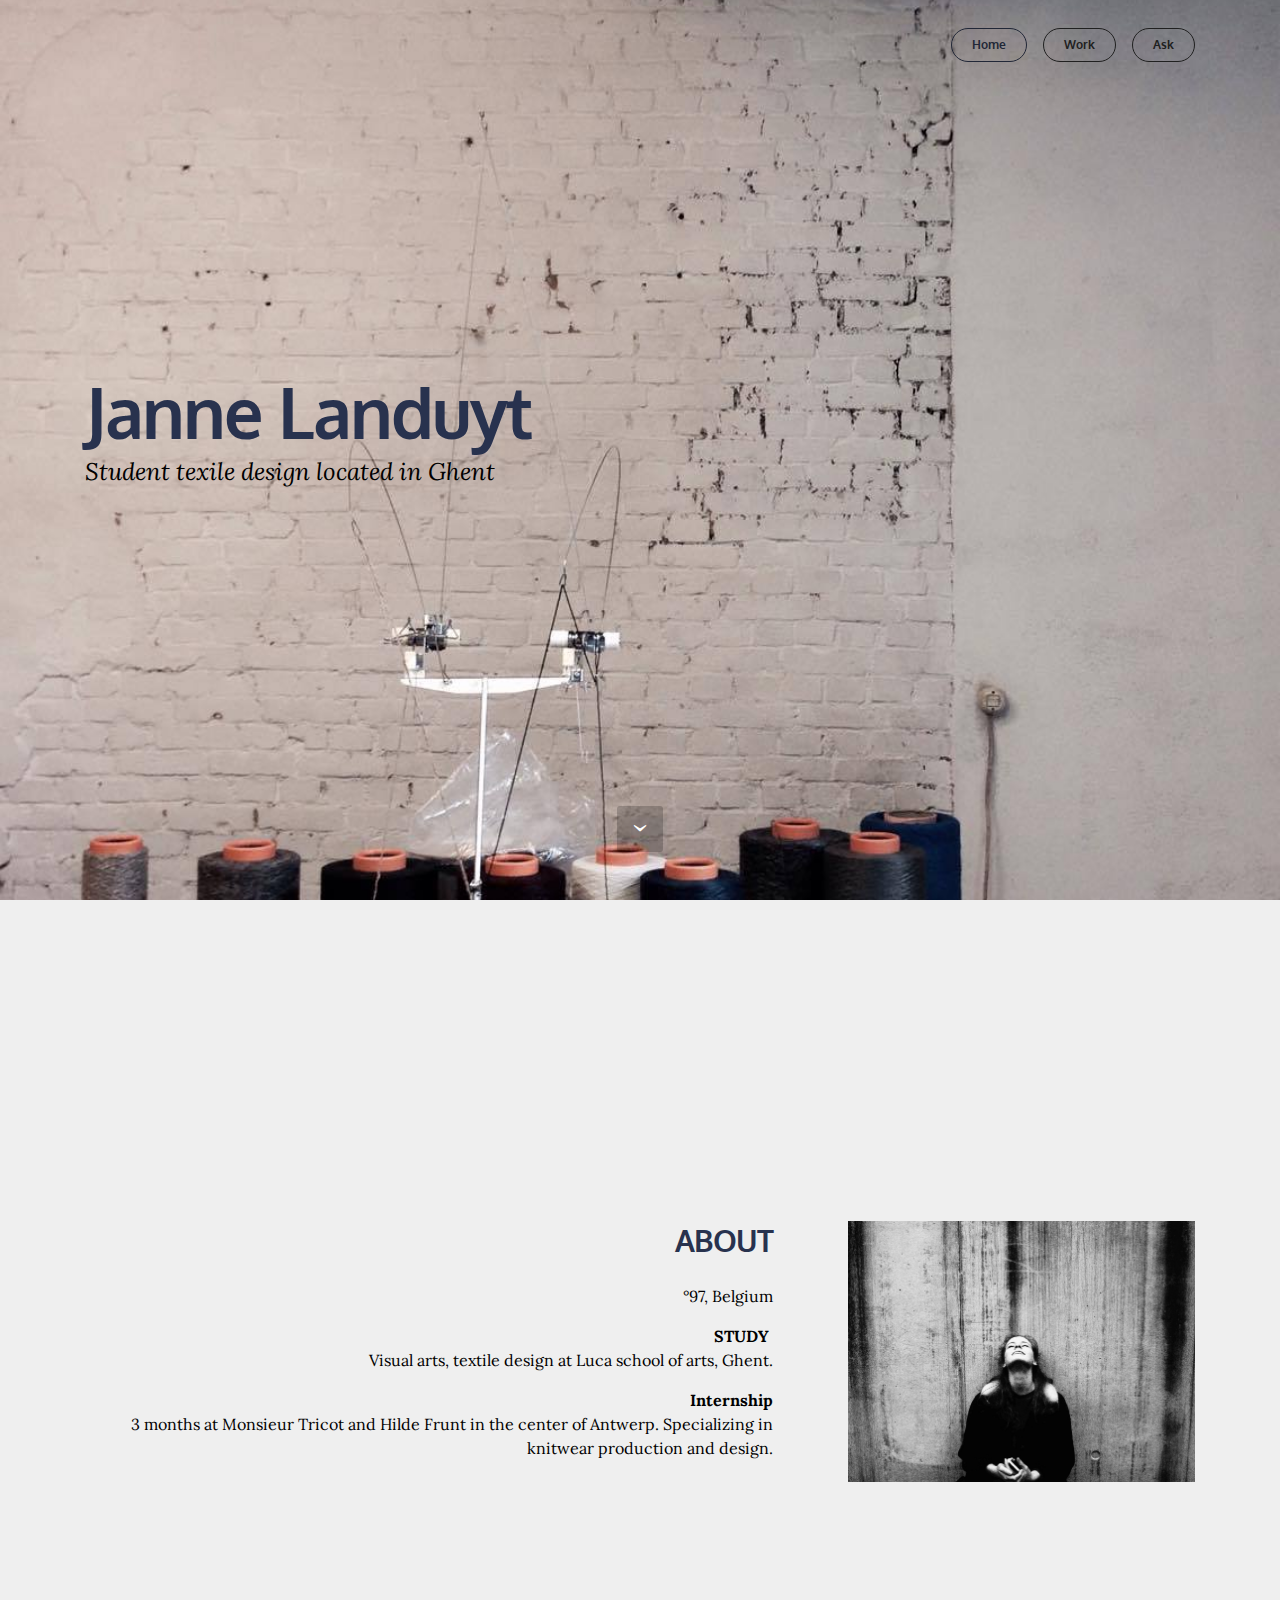
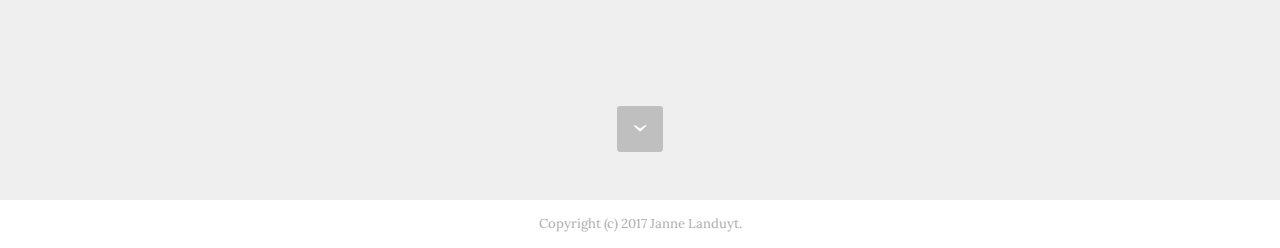
==== commit 602e7b73: "create github pages" ====
--- a/index.html
+++ b/index.html
@@ -49,7 +49,7 @@
 
 </section>
 
-<section class="engine"><a href="https://mobirise.co">Mobirise</a></section><section class="mbr-section mbr-section-hero mbr-section-full mbr-section-with-arrow mbr-after-navbar" id="header5-w" data-rv-view="2" style="background-image: url(assets/images/21389111-1442225685831040-1330696109-o.jpg);">
+<section class="engine"><a href="https://mobirise.co/f">bootstrap builder</a></section><section class="mbr-section mbr-section-hero mbr-section-full mbr-section-with-arrow mbr-after-navbar" id="header5-w" data-rv-view="2" style="background-image: url(assets/images/21389111-1442225685831040-1330696109-o.jpg);">
 
     
 
--- a/assets/mobirise/css/mbr-additional.css
+++ b/assets/mobirise/css/mbr-additional.css
@@ -512,6 +512,7 @@
 }
 #header2-y .mbr-section-text {
   font-family: 'Lora', serif;
+  color: #000000;
 }
 
 #menu-k .hide-buttons .nav-btn {
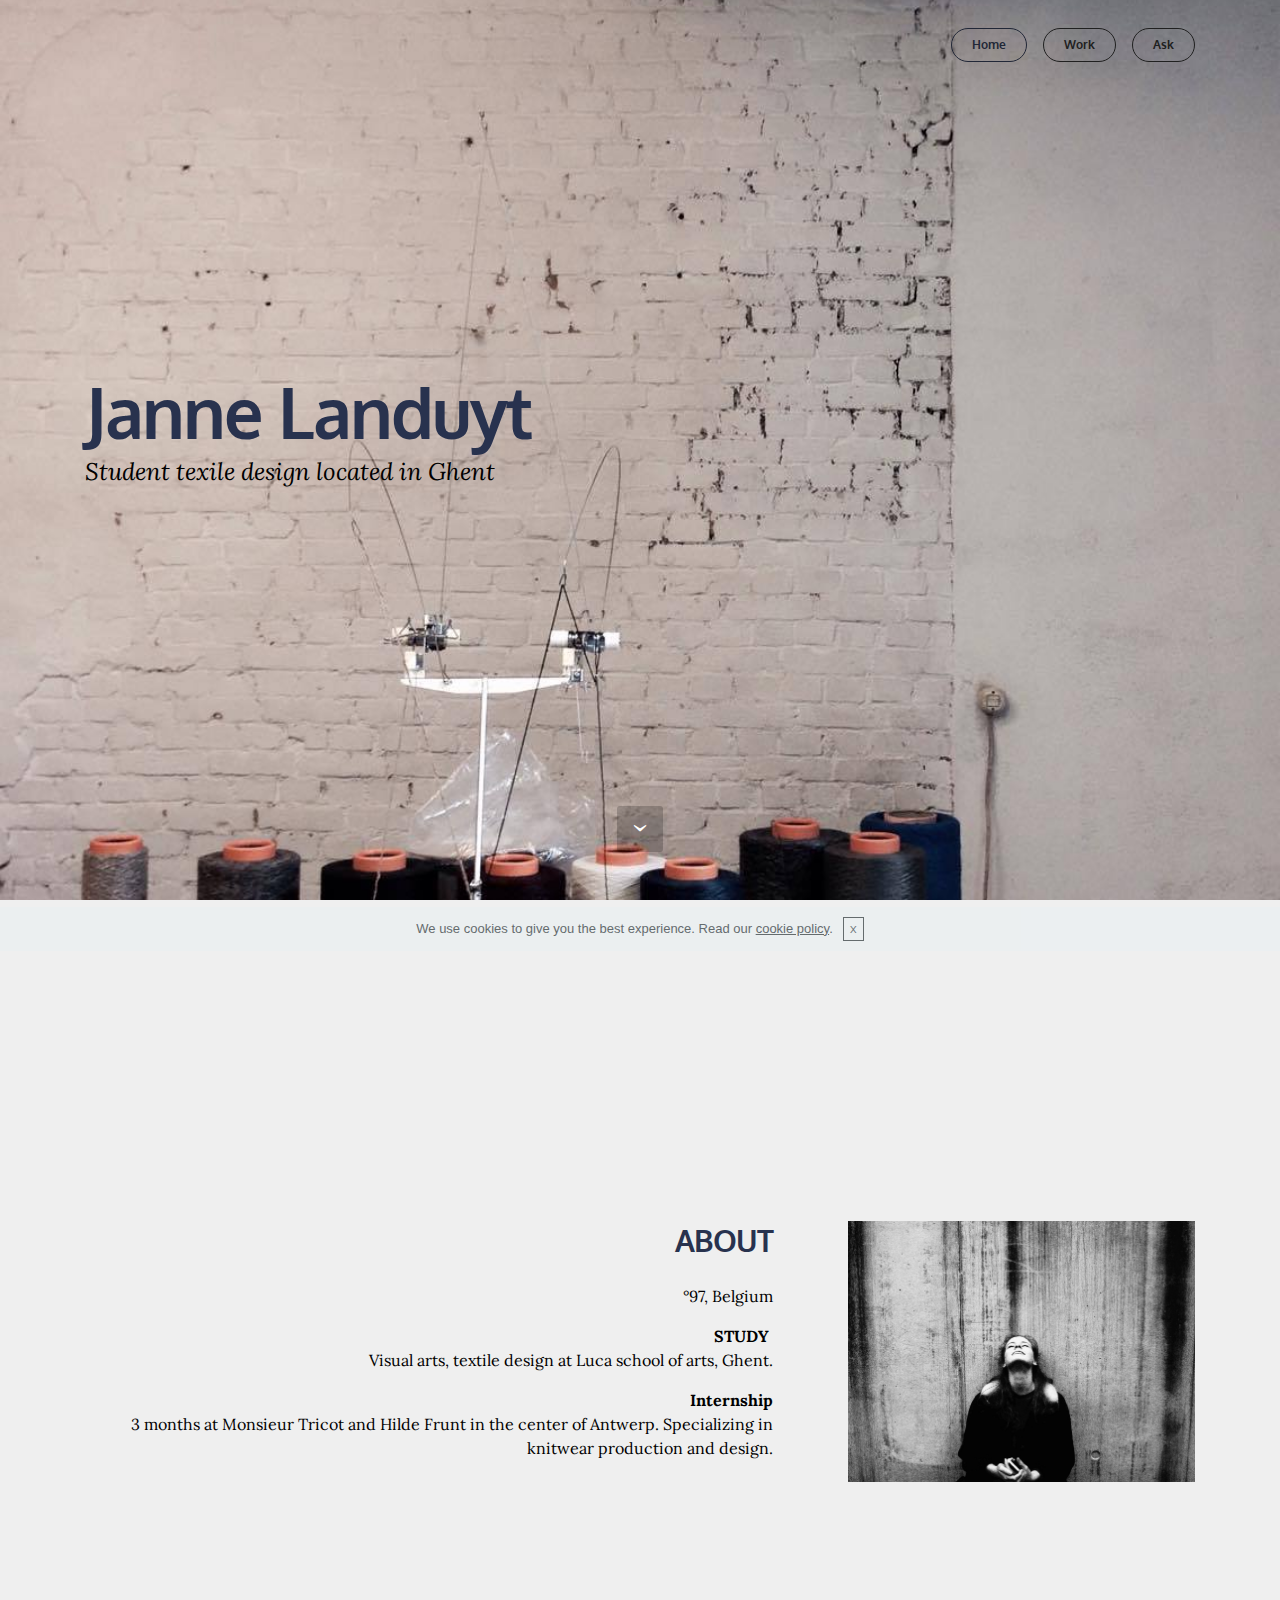
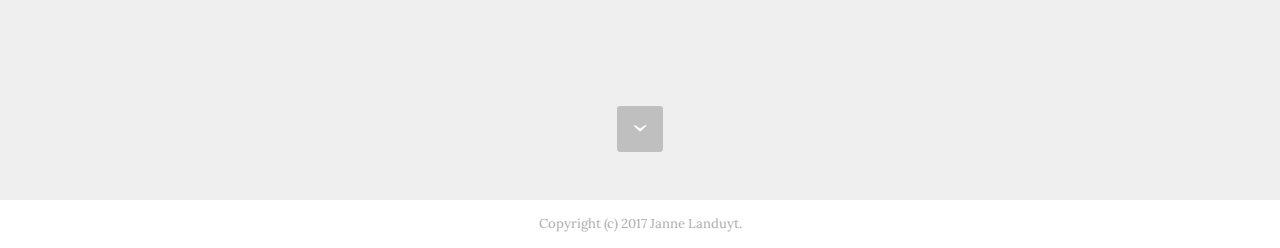
==== commit a2c66853: "create github pages" ====
--- a/index.html
+++ b/index.html
@@ -11,8 +11,8 @@
   
   <link rel="stylesheet" href="https://fonts.googleapis.com/css?family=Montserrat:400,700">
   <link rel="stylesheet" href="https://fonts.googleapis.com/css?family=Raleway:100,100i,200,200i,300,300i,400,400i,500,500i,600,600i,700,700i,800,800i,900,900i">
+  <link rel="stylesheet" href="https://fonts.googleapis.com/css?family=Lora:400,700,400italic,700italic&subset=latin">
   <link rel="stylesheet" href="assets/bootstrap-material-design-font/css/material.css">
-  <link rel="stylesheet" href="https://fonts.googleapis.com/css?family=Lora:400,700,400italic,700italic&subset=latin">
   <link rel="stylesheet" href="assets/tether/tether.min.css">
   <link rel="stylesheet" href="assets/bootstrap/css/bootstrap.min.css">
   <link rel="stylesheet" href="assets/dropdown/css/style.css">
@@ -23,6 +23,21 @@
   
 </head>
 <body>
+
+<!-- Google Analytics -->
+<script>
+  (function(i,s,o,g,r,a,m){i['GoogleAnalyticsObject']=r;i[r]=i[r]||function(){
+  (i[r].q=i[r].q||[]).push(arguments)},i[r].l=1*new Date();a=s.createElement(o),
+  m=s.getElementsByTagName(o)[0];a.async=1;a.src=g;m.parentNode.insertBefore(a,m)
+  })(window,document,'script','https://www.google-analytics.com/analytics.js','ga');
+
+  ga('create', 'UA-88028906-1', 'auto');
+  ga('send', 'pageview');
+
+</script>
+<!-- /Google Analytics -->
+
+
 <section id="ext_menu-x" data-rv-view="0">
 
     <nav class="navbar navbar-dropdown transparent bg-color">
@@ -49,7 +64,7 @@
 
 </section>
 
-<section class="engine"><a href="https://mobirise.co/f">bootstrap builder</a></section><section class="mbr-section mbr-section-hero mbr-section-full mbr-section-with-arrow mbr-after-navbar" id="header5-w" data-rv-view="2" style="background-image: url(assets/images/21389111-1442225685831040-1330696109-o.jpg);">
+<section class="engine"><a href="https://mobirise.co/c">free web site maker</a></section><section class="mbr-section mbr-section-hero mbr-section-full mbr-section-with-arrow mbr-after-navbar" id="header5-w" data-rv-view="2" style="background-image: url(assets/images/21389111-1442225685831040-1330696109-o.jpg);">
 
     
 
@@ -123,10 +138,13 @@
   <script src="assets/tether/tether.min.js"></script>
   <script src="assets/bootstrap/js/bootstrap.min.js"></script>
   <script src="assets/smooth-scroll/smooth-scroll.js"></script>
+  <script src="assets/touch-swipe/jquery.touch-swipe.min.js"></script>
+  <script src="assets/cookies-alert-plugin/cookies-alert-core.js"></script>
+  <script src="assets/cookies-alert-plugin/cookies-alert-script.js"></script>
   <script src="assets/dropdown/js/script.min.js"></script>
-  <script src="assets/touch-swipe/jquery.touch-swipe.min.js"></script>
   <script src="assets/theme/js/script.js"></script>
   
   
-</body>
+<input name="cookieData" type="hidden" data-cookie-text="We use cookies to give you the best experience. Read our <a href='privacy.html'>cookie policy</a>.">
+  </body>
 </html>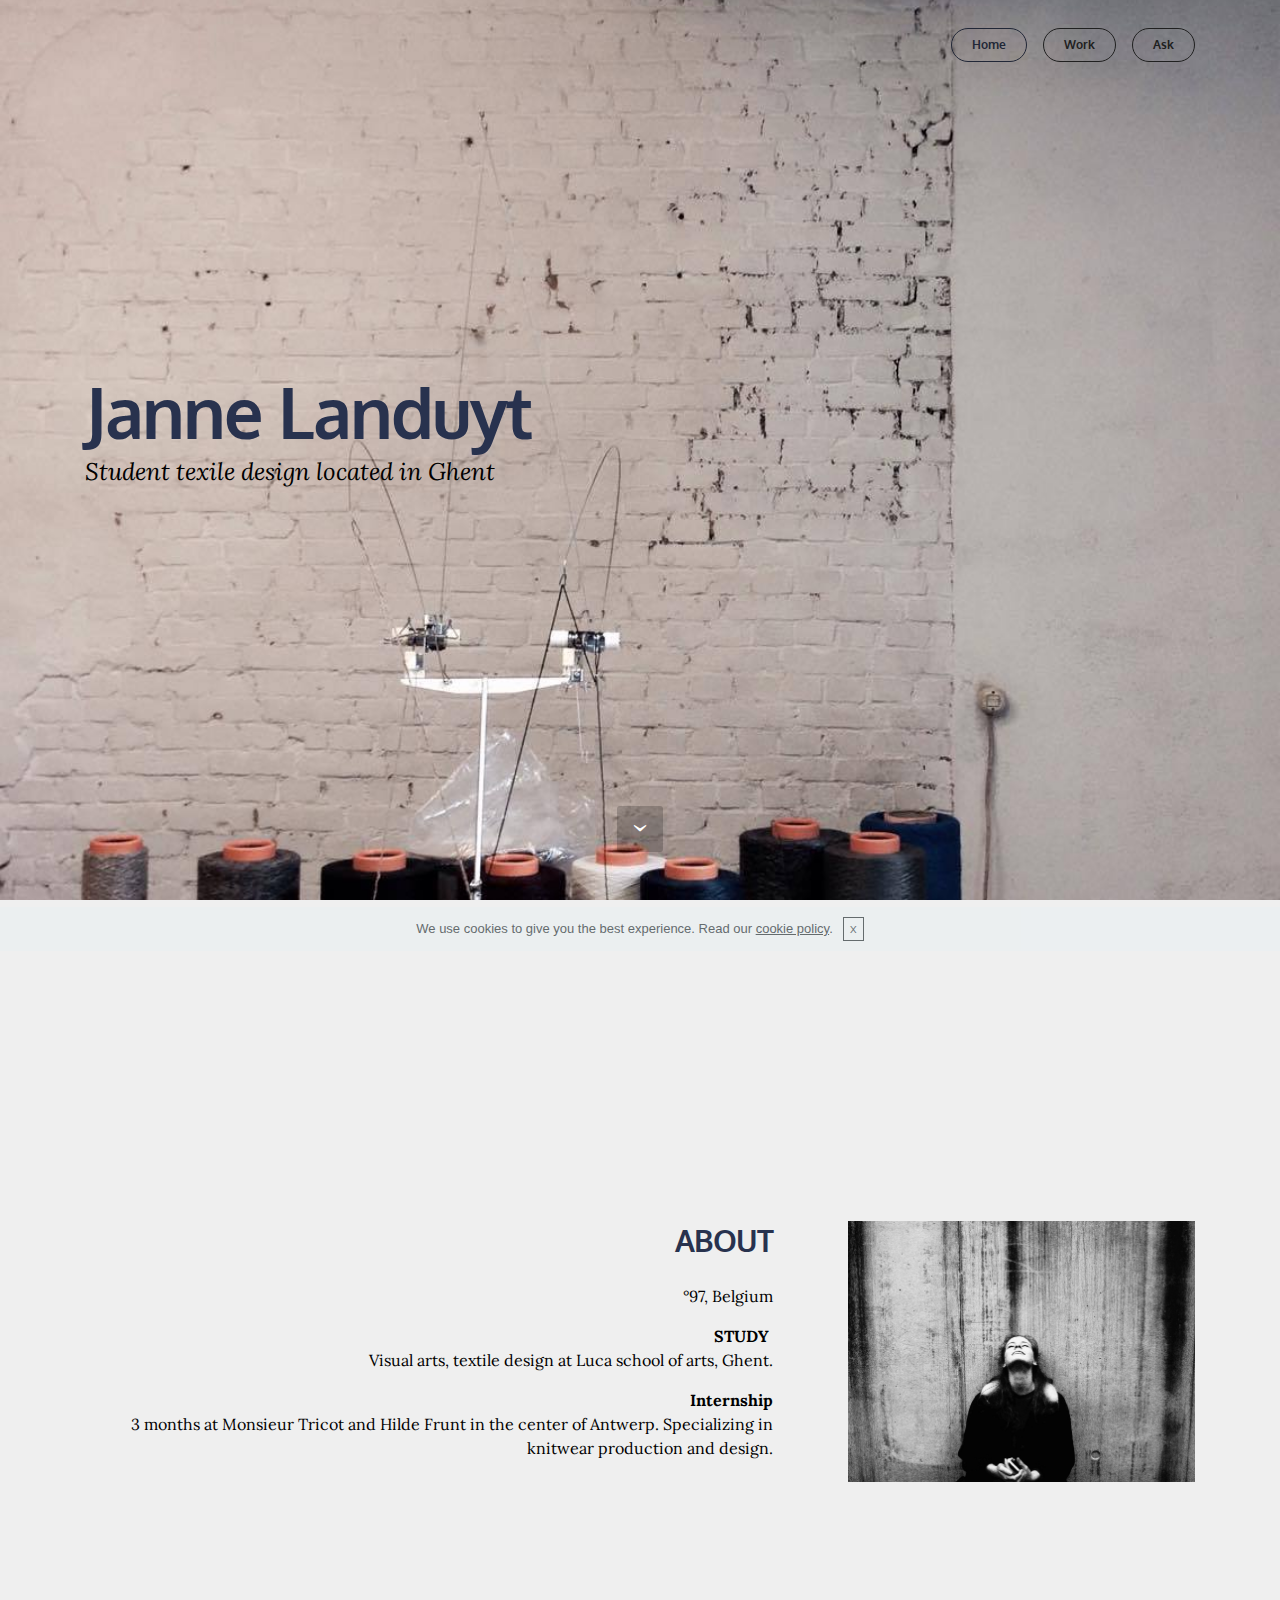
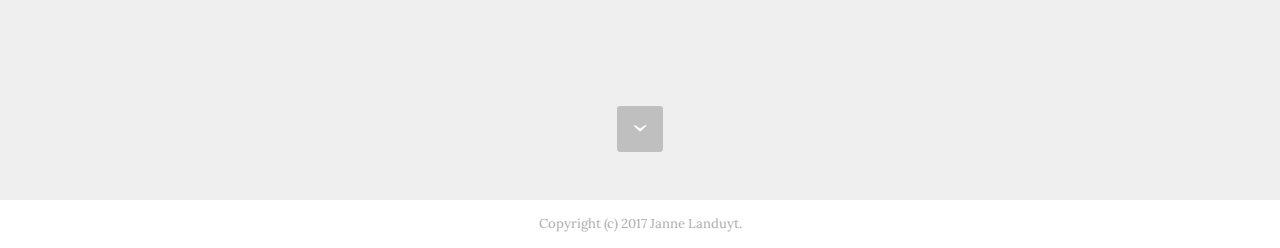
==== commit 1f4be0dc: "create github pages" ====
--- a/index.html
+++ b/index.html
@@ -64,7 +64,7 @@
 
 </section>
 
-<section class="engine"><a href="https://mobirise.co/c">free web site maker</a></section><section class="mbr-section mbr-section-hero mbr-section-full mbr-section-with-arrow mbr-after-navbar" id="header5-w" data-rv-view="2" style="background-image: url(assets/images/21389111-1442225685831040-1330696109-o.jpg);">
+<section class="engine"><a href="https://mobirise.co/g">how to create a website</a></section><section class="mbr-section mbr-section-hero mbr-section-full mbr-section-with-arrow mbr-after-navbar" id="header5-w" data-rv-view="2" style="background-image: url(assets/images/21389111-1442225685831040-1330696109-o.jpg);">
 
     
 
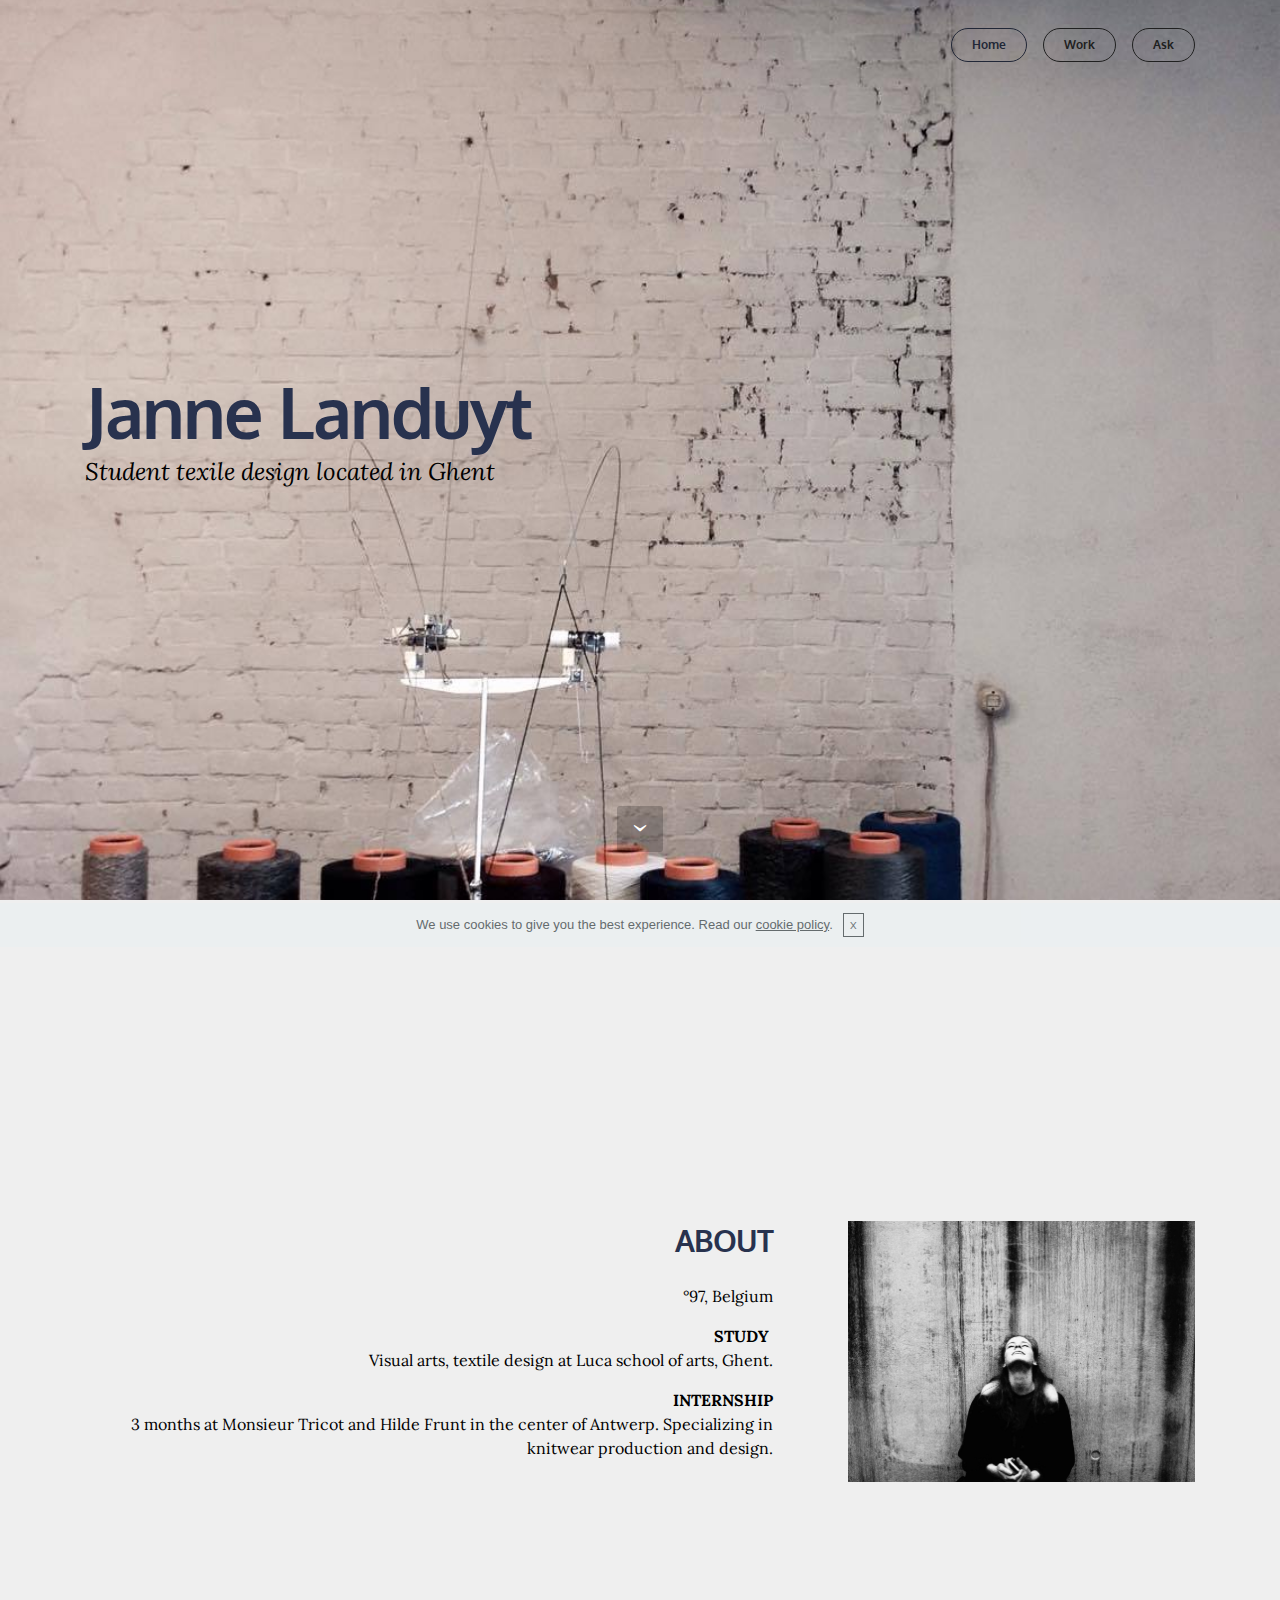
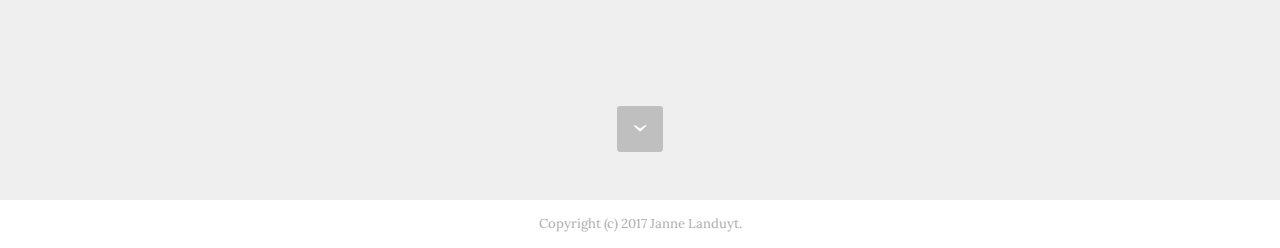
==== commit 2094b37e: "create github pages" ====
--- a/index.html
+++ b/index.html
@@ -64,7 +64,7 @@
 
 </section>
 
-<section class="engine"><a href="https://mobirise.co/g">how to create a website</a></section><section class="mbr-section mbr-section-hero mbr-section-full mbr-section-with-arrow mbr-after-navbar" id="header5-w" data-rv-view="2" style="background-image: url(assets/images/21389111-1442225685831040-1330696109-o.jpg);">
+<section class="engine"><a href="https://mobirise.co/d">free website software</a></section><section class="mbr-section mbr-section-hero mbr-section-full mbr-section-with-arrow mbr-after-navbar" id="header5-w" data-rv-view="2" style="background-image: url(assets/images/21389111-1442225685831040-1330696109-o.jpg);">
 
     
 
@@ -105,7 +105,7 @@
                             <h3 class="mbr-section-title display-2">ABOUT</h3>
 
                             <div class="mbr-section-text">
-                                <p></p><p>°97, Belgium</p><p><strong>STUDY</strong>&nbsp;<br>Visual arts, textile design at Luca school of arts, Ghent.</p><strong>Internship</strong><br>3 months at Monsieur Tricot and Hilde Frunt in the center of Antwerp. Specializing in knitwear production and design.<p></p>
+                                <p></p><p>°97, Belgium</p><p><strong>STUDY</strong>&nbsp;<br>Visual arts, textile design at Luca school of arts, Ghent.</p><strong>INTERNSHIP</strong><br>3 months at Monsieur Tricot and Hilde Frunt in the center of Antwerp. Specializing in knitwear production and design.<p></p>
                             </div>
 
                             
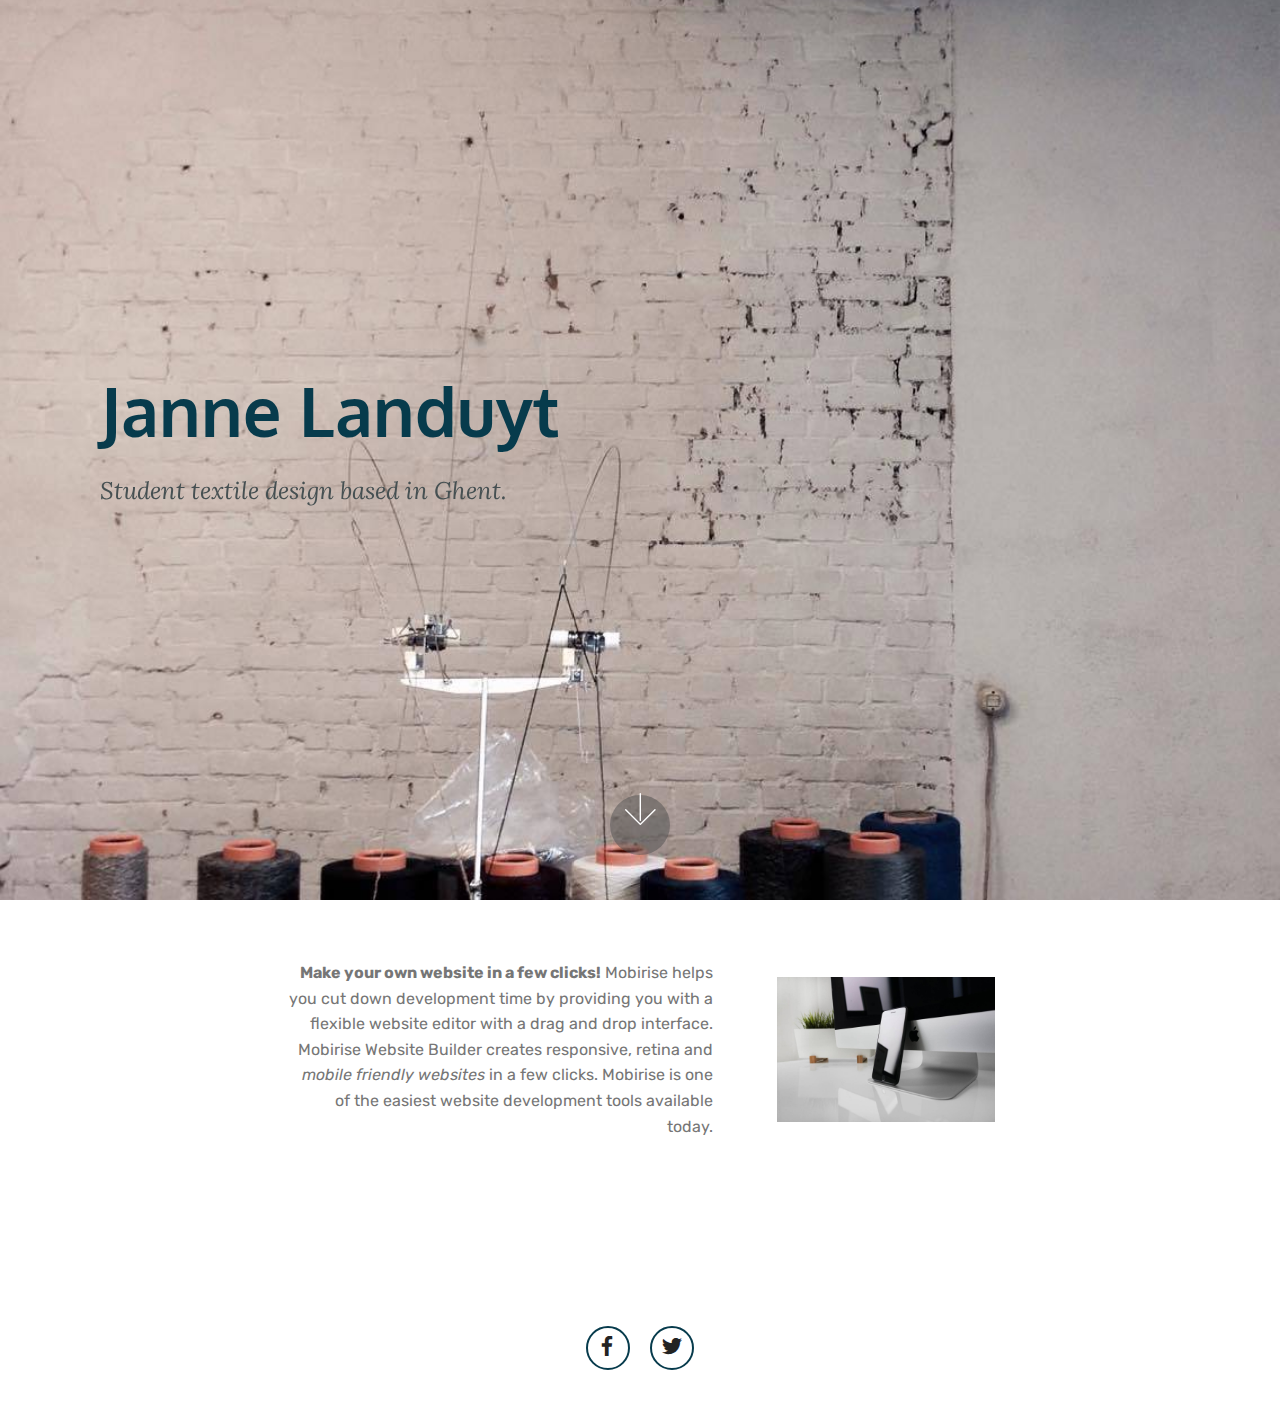
==== commit 81711960: "create github pages" ====
--- a/index.html
+++ b/index.html
@@ -6,16 +6,15 @@
   <meta http-equiv="X-UA-Compatible" content="IE=edge">
   <meta name="generator" content="Mobirise v4.3.2, mobirise.com">
   <meta name="viewport" content="width=device-width, initial-scale=1">
-  <link rel="shortcut icon" href="assets/images/logo.png" type="image/x-icon">
-  <meta name="description" content="Janne Landuyt, Janne, Landuyt, Textile design, About, Study">
-  
-  <link rel="stylesheet" href="https://fonts.googleapis.com/css?family=Montserrat:400,700">
-  <link rel="stylesheet" href="https://fonts.googleapis.com/css?family=Raleway:100,100i,200,200i,300,300i,400,400i,500,500i,600,600i,700,700i,800,800i,900,900i">
-  <link rel="stylesheet" href="https://fonts.googleapis.com/css?family=Lora:400,700,400italic,700italic&subset=latin">
-  <link rel="stylesheet" href="assets/bootstrap-material-design-font/css/material.css">
+  <link rel="shortcut icon" href="assets/images/logo4.png" type="image/x-icon">
+  <meta name="description" content="">
+  <title>Home</title>
+  <link rel="stylesheet" href="assets/web/assets/mobirise-icons/mobirise-icons.css">
   <link rel="stylesheet" href="assets/tether/tether.min.css">
   <link rel="stylesheet" href="assets/bootstrap/css/bootstrap.min.css">
-  <link rel="stylesheet" href="assets/dropdown/css/style.css">
+  <link rel="stylesheet" href="assets/bootstrap/css/bootstrap-grid.min.css">
+  <link rel="stylesheet" href="assets/bootstrap/css/bootstrap-reboot.min.css">
+  <link rel="stylesheet" href="assets/socicon/css/styles.css">
   <link rel="stylesheet" href="assets/theme/css/style.css">
   <link rel="stylesheet" href="assets/mobirise/css/mbr-additional.css" type="text/css">
   
@@ -23,128 +22,90 @@
   
 </head>
 <body>
-
-<!-- Google Analytics -->
-<script>
-  (function(i,s,o,g,r,a,m){i['GoogleAnalyticsObject']=r;i[r]=i[r]||function(){
-  (i[r].q=i[r].q||[]).push(arguments)},i[r].l=1*new Date();a=s.createElement(o),
-  m=s.getElementsByTagName(o)[0];a.async=1;a.src=g;m.parentNode.insertBefore(a,m)
-  })(window,document,'script','https://www.google-analytics.com/analytics.js','ga');
-
-  ga('create', 'UA-88028906-1', 'auto');
-  ga('send', 'pageview');
-
-</script>
-<!-- /Google Analytics -->
-
-
-<section id="ext_menu-x" data-rv-view="0">
-
-    <nav class="navbar navbar-dropdown transparent bg-color">
-        <div class="container">
-
-            <div class="mbr-table">
-                
-                <div class="mbr-table-cell">
-
-                    <button class="navbar-toggler pull-xs-right hidden-md-up" type="button" data-toggle="collapse" data-target="#exCollapsingNavbar">
-                        <div class="hamburger-icon"></div>
-                    </button>
-
-                    <ul class="nav-dropdown collapse pull-xs-right nav navbar-nav navbar-toggleable-sm" id="exCollapsingNavbar"><li class="nav-item"><a class="nav-link link" href="https://mobirise.com/" aria-expanded="false"></a></li><li class="nav-item nav-btn"><a class="nav-link btn btn-warning-outline btn-warning" href="index.html">Home</a></li><li class="nav-item nav-btn"><a class="nav-link btn btn-black-outline btn-black" href="work.html">Work</a></li><li class="nav-item nav-btn"><a class="nav-link btn btn-black-outline btn-black" href="ask.html">Ask</a></li></ul>
-                    <button hidden="" class="navbar-toggler navbar-close" type="button" data-toggle="collapse" data-target="#exCollapsingNavbar">
-                        <div class="close-icon"></div>
-                    </button>
-
-                </div>
-            </div>
-
-        </div>
-    </nav>
-
-</section>
-
-<section class="engine"><a href="https://mobirise.co/d">free website software</a></section><section class="mbr-section mbr-section-hero mbr-section-full mbr-section-with-arrow mbr-after-navbar" id="header5-w" data-rv-view="2" style="background-image: url(assets/images/21389111-1442225685831040-1330696109-o.jpg);">
+<section class="header9 cid-qxKxglTO15 mbr-fullscreen mbr-parallax-background" id="header9-0" data-rv-view="8">
 
     
 
-    <div class="mbr-table-cell">
+    
 
-        <div class="container">
-            <div class="row">
-                <div class="mbr-section col-md-10">
+    <div class="container">
+        <div class="media-container-column mbr-white col-md-8">
+            <h1 class="mbr-section-title align-left mbr-bold pb-3 mbr-fonts-style display-1">Janne Landuyt<br></h1>
+            <h3 class="mbr-section-subtitle align-left mbr-light pb-3 mbr-fonts-style display-5">Student textile design based in Ghent.</h3>
+            
+            
+        </div>
+    </div>
 
-                    <h1 class="mbr-section-title display-1">Janne Landuyt</h1>
-                    <p class="mbr-section-lead lead">Student texile design located in Ghent</p>
-                    
+    <div class="mbr-arrow hidden-sm-down" aria-hidden="true">
+        <a href="#next">
+            <i class="mbri-down mbr-iconfont"></i>
+        </a>
+    </div>
+</section>
+
+<section class="engine"><a href="https://mobirise.co/n">bootstrap modal form</a></section><section class="mbr-section content7 cid-qxKFumRden" id="content7-1" data-rv-view="11">
+          
+    
+
+    <div class="container">
+        <div class="media-container-row">
+            <div class="col-12 col-md-8">
+                <div class="media-container-row">
+                    <div class="media-content">
+                        <div class="mbr-section-text">
+                            <p class="mbr-text align-right mb-0 mbr-fonts-style display-7">
+                               <strong>Make your own website in a few clicks!</strong> Mobirise helps you cut down development time by providing you with a flexible website editor with a drag and drop interface. Mobirise Website Builder creates responsive, retina and <em>mobile friendly websites</em> in a few clicks. Mobirise is one of the easiest website development tools available today.
+                            </p>
+                        </div>
+                    </div>
+                    <div class="mbr-figure" style="width: 60%;">
+                     <img src="assets/images/01.jpg" alt="Mobirise" media-simple="true">  
+                    </div>
                 </div>
             </div>
         </div>
     </div>
-
-    <div class="mbr-arrow mbr-arrow-floating" aria-hidden="true"><a href="#footer1-1a"><i class="mbr-arrow-icon"></i></a></div>
-
 </section>
 
-<section class="mbr-section mbr-section-hero mbr-section-full header2" id="header2-y" data-rv-view="7" style="background-color: rgb(239, 239, 239);">
+<section class="cid-qxKFUNdtG5" id="social-buttons1-2" data-rv-view="13">
+    
+    
 
     
 
-    <div class="mbr-table mbr-table-full">
-        <div class="mbr-table-cell">
-
-            <div class="container">
-                <div class="mbr-section row">
-                    <div class="mbr-table-md-up">
+    <div class="container">
+        <div class="media-container-row">
+            <div class="col-md-8 align-center">
+                
+                <div>
+                    <div class="mbr-social-likes" data-counters="false">
+                        <span class="btn btn-social facebook mx-2" title="Share link on Facebook">
+                            <i class="socicon socicon-facebook"></i>
+                        </span>
+                        <span class="btn btn-social twitter mx-2" title="Share link on Twitter">
+                            <i class="socicon socicon-twitter"></i>
+                        </span>
                         
                         
                         
-
-                        <div class="mbr-table-cell col-md-5 content-size text-xs-center text-md-right">
-
-                            <h3 class="mbr-section-title display-2">ABOUT</h3>
-
-                            <div class="mbr-section-text">
-                                <p></p><p>°97, Belgium</p><p><strong>STUDY</strong>&nbsp;<br>Visual arts, textile design at Luca school of arts, Ghent.</p><strong>INTERNSHIP</strong><br>3 months at Monsieur Tricot and Hilde Frunt in the center of Antwerp. Specializing in knitwear production and design.<p></p>
-                            </div>
-
-                            
-
-                        </div>
-                        <div class="mbr-table-cell mbr-valign-top mbr-left-padding-md-up col-md-7 image-size" style="width: 37%;">
-                            <div class="mbr-figure"><img src="assets/images/img-5326-1400x1050-94.jpg"></div>
-                        </div>
-
                     </div>
                 </div>
             </div>
-
         </div>
     </div>
-
-    <div class="mbr-arrow mbr-arrow-floating hidden-sm-down" aria-hidden="true"><a href="#next"><i class="mbr-arrow-icon"></i></a></div>
-
 </section>
-
-<footer class="mbr-small-footer mbr-section mbr-section-nopadding" id="footer1-1a" data-rv-view="5" style="background-color: rgb(255, 255, 255); padding-top: 0.875rem; padding-bottom: 0.875rem;">
-    
-    <div class="container text-xs-center">
-        <p>Copyright (c) 2017 Janne Landuyt.</p>
-    </div>
-</footer>
 
 
   <script src="assets/web/assets/jquery/jquery.min.js"></script>
+  <script src="assets/popper/popper.min.js"></script>
   <script src="assets/tether/tether.min.js"></script>
   <script src="assets/bootstrap/js/bootstrap.min.js"></script>
   <script src="assets/smooth-scroll/smooth-scroll.js"></script>
-  <script src="assets/touch-swipe/jquery.touch-swipe.min.js"></script>
-  <script src="assets/cookies-alert-plugin/cookies-alert-core.js"></script>
-  <script src="assets/cookies-alert-plugin/cookies-alert-script.js"></script>
-  <script src="assets/dropdown/js/script.min.js"></script>
+  <script src="assets/jarallax/jarallax.min.js"></script>
+  <script src="assets/social-likes/social-likes.js"></script>
   <script src="assets/theme/js/script.js"></script>
   
   
-<input name="cookieData" type="hidden" data-cookie-text="We use cookies to give you the best experience. Read our <a href='privacy.html'>cookie policy</a>.">
-  </body>
+</body>
 </html>--- a/assets/web/assets/mobirise-icons/mobirise-icons.css
+++ b/assets/web/assets/mobirise-icons/mobirise-icons.css
@@ -0,0 +1,476 @@
+@font-face {
+  font-family: 'MobiriseIcons';
+  src:  url('mobirise-icons.eot?spat4u');
+  src:  url('mobirise-icons.eot?spat4u#iefix') format('embedded-opentype'),
+    url('mobirise-icons.ttf?spat4u') format('truetype'),
+    url('mobirise-icons.woff?spat4u') format('woff'),
+    url('mobirise-icons.svg?spat4u#MobiriseIcons') format('svg');
+  font-weight: normal;
+  font-style: normal;
+}
+
+[class^="mbri-"], [class*=" mbri-"] {
+  /* use !important to prevent issues with browser extensions that change fonts */
+  font-family: MobiriseIcons !important;
+  speak: none;
+  font-style: normal;
+  font-weight: normal;
+  font-variant: normal;
+  text-transform: none;
+  line-height: 1;
+
+  /* Better Font Rendering =========== */
+  -webkit-font-smoothing: antialiased;
+  -moz-osx-font-smoothing: grayscale;
+}
+
+.mbri-add-submenu:before {
+  content: "\e900";
+}
+.mbri-alert:before {
+  content: "\e901";
+}
+.mbri-align-center:before {
+  content: "\e902";
+}
+.mbri-align-justify:before {
+  content: "\e903";
+}
+.mbri-align-left:before {
+  content: "\e904";
+}
+.mbri-align-right:before {
+  content: "\e905";
+}
+.mbri-android:before {
+  content: "\e906";
+}
+.mbri-apple:before {
+  content: "\e907";
+}
+.mbri-arrow-down:before {
+  content: "\e908";
+}
+.mbri-arrow-next:before {
+  content: "\e909";
+}
+.mbri-arrow-prev:before {
+  content: "\e90a";
+}
+.mbri-arrow-up:before {
+  content: "\e90b";
+}
+.mbri-bold:before {
+  content: "\e90c";
+}
+.mbri-bookmark:before {
+  content: "\e90d";
+}
+.mbri-bootstrap:before {
+  content: "\e90e";
+}
+.mbri-briefcase:before {
+  content: "\e90f";
+}
+.mbri-browse:before {
+  content: "\e910";
+}
+.mbri-bulleted-list:before {
+  content: "\e911";
+}
+.mbri-calendar:before {
+  content: "\e912";
+}
+.mbri-camera:before {
+  content: "\e913";
+}
+.mbri-cart-add:before {
+  content: "\e914";
+}
+.mbri-cart-full:before {
+  content: "\e915";
+}
+.mbri-cash:before {
+  content: "\e916";
+}
+.mbri-change-style:before {
+  content: "\e917";
+}
+.mbri-chat:before {
+  content: "\e918";
+}
+.mbri-clock:before {
+  content: "\e919";
+}
+.mbri-close:before {
+  content: "\e91a";
+}
+.mbri-cloud:before {
+  content: "\e91b";
+}
+.mbri-code:before {
+  content: "\e91c";
+}
+.mbri-contact-form:before {
+  content: "\e91d";
+}
+.mbri-credit-card:before {
+  content: "\e91e";
+}
+.mbri-cursor-click:before {
+  content: "\e91f";
+}
+.mbri-cust-feedback:before {
+  content: "\e920";
+}
+.mbri-database:before {
+  content: "\e921";
+}
+.mbri-delivery:before {
+  content: "\e922";
+}
+.mbri-desktop:before {
+  content: "\e923";
+}
+.mbri-devices:before {
+  content: "\e924";
+}
+.mbri-down:before {
+  content: "\e925";
+}
+.mbri-download:before {
+  content: "\e989";
+}
+.mbri-drag-n-drop:before {
+  content: "\e927";
+}
+.mbri-drag-n-drop2:before {
+  content: "\e928";
+}
+.mbri-edit:before {
+  content: "\e929";
+}
+.mbri-edit2:before {
+  content: "\e92a";
+}
+.mbri-error:before {
+  content: "\e92b";
+}
+.mbri-extension:before {
+  content: "\e92c";
+}
+.mbri-features:before {
+  content: "\e92d";
+}
+.mbri-file:before {
+  content: "\e92e";
+}
+.mbri-flag:before {
+  content: "\e92f";
+}
+.mbri-folder:before {
+  content: "\e930";
+}
+.mbri-gift:before {
+  content: "\e931";
+}
+.mbri-github:before {
+  content: "\e932";
+}
+.mbri-globe:before {
+  content: "\e933";
+}
+.mbri-globe-2:before {
+  content: "\e934";
+}
+.mbri-growing-chart:before {
+  content: "\e935";
+}
+.mbri-hearth:before {
+  content: "\e936";
+}
+.mbri-help:before {
+  content: "\e937";
+}
+.mbri-home:before {
+  content: "\e938";
+}
+.mbri-hot-cup:before {
+  content: "\e939";
+}
+.mbri-idea:before {
+  content: "\e93a";
+}
+.mbri-image-gallery:before {
+  content: "\e93b";
+}
+.mbri-image-slider:before {
+  content: "\e93c";
+}
+.mbri-info:before {
+  content: "\e93d";
+}
+.mbri-italic:before {
+  content: "\e93e";
+}
+.mbri-key:before {
+  content: "\e93f";
+}
+.mbri-laptop:before {
+  content: "\e940";
+}
+.mbri-layers:before {
+  content: "\e941";
+}
+.mbri-left-right:before {
+  content: "\e942";
+}
+.mbri-left:before {
+  content: "\e943";
+}
+.mbri-letter:before {
+  content: "\e944";
+}
+.mbri-like:before {
+  content: "\e945";
+}
+.mbri-link:before {
+  content: "\e946";
+}
+.mbri-lock:before {
+  content: "\e947";
+}
+.mbri-login:before {
+  content: "\e948";
+}
+.mbri-logout:before {
+  content: "\e949";
+}
+.mbri-magic-stick:before {
+  content: "\e94a";
+}
+.mbri-map-pin:before {
+  content: "\e94b";
+}
+.mbri-menu:before {
+  content: "\e94c";
+}
+.mbri-mobile:before {
+  content: "\e94d";
+}
+.mbri-mobile2:before {
+  content: "\e94e";
+}
+.mbri-mobirise:before {
+  content: "\e94f";
+}
+.mbri-more-horizontal:before {
+  content: "\e950";
+}
+.mbri-more-vertical:before {
+  content: "\e951";
+}
+.mbri-music:before {
+  content: "\e952";
+}
+.mbri-new-file:before {
+  content: "\e953";
+}
+.mbri-numbered-list:before {
+  content: "\e954";
+}
+.mbri-opened-folder:before {
+  content: "\e955";
+}
+.mbri-pages:before {
+  content: "\e956";
+}
+.mbri-paper-plane:before {
+  content: "\e957";
+}
+.mbri-paperclip:before {
+  content: "\e958";
+}
+.mbri-photo:before {
+  content: "\e959";
+}
+.mbri-photos:before {
+  content: "\e95a";
+}
+.mbri-pin:before {
+  content: "\e95b";
+}
+.mbri-play:before {
+  content: "\e95c";
+}
+.mbri-plus:before {
+  content: "\e95d";
+}
+.mbri-preview:before {
+  content: "\e95e";
+}
+.mbri-print:before {
+  content: "\e95f";
+}
+.mbri-protect:before {
+  content: "\e960";
+}
+.mbri-question:before {
+  content: "\e961";
+}
+.mbri-quote-left:before {
+  content: "\e962";
+}
+.mbri-quote-right:before {
+  content: "\e963";
+}
+.mbri-refresh:before {
+  content: "\e964";
+}
+.mbri-responsive:before {
+  content: "\e965";
+}
+.mbri-right:before {
+  content: "\e966";
+}
+.mbri-rocket:before {
+  content: "\e967";
+}
+.mbri-sad-face:before {
+  content: "\e968";
+}
+.mbri-sale:before {
+  content: "\e969";
+}
+.mbri-save:before {
+  content: "\e96a";
+}
+.mbri-search:before {
+  content: "\e96b";
+}
+.mbri-setting:before {
+  content: "\e96c";
+}
+.mbri-setting2:before {
+  content: "\e96d";
+}
+.mbri-setting3:before {
+  content: "\e96e";
+}
+.mbri-share:before {
+  content: "\e96f";
+}
+.mbri-shopping-bag:before {
+  content: "\e970";
+}
+.mbri-shopping-basket:before {
+  content: "\e971";
+}
+.mbri-shopping-cart:before {
+  content: "\e972";
+}
+.mbri-sites:before {
+  content: "\e973";
+}
+.mbri-smile-face:before {
+  content: "\e974";
+}
+.mbri-speed:before {
+  content: "\e975";
+}
+.mbri-star:before {
+  content: "\e976";
+}
+.mbri-success:before {
+  content: "\e977";
+}
+.mbri-sun:before {
+  content: "\e978";
+}
+.mbri-sun2:before {
+  content: "\e979";
+}
+.mbri-tablet:before {
+  content: "\e97a";
+}
+.mbri-tablet-vertical:before {
+  content: "\e97b";
+}
+.mbri-target:before {
+  content: "\e97c";
+}
+.mbri-timer:before {
+  content: "\e97d";
+}
+.mbri-to-ftp:before {
+  content: "\e97e";
+}
+.mbri-to-local-drive:before {
+  content: "\e97f";
+}
+.mbri-touch-swipe:before {
+  content: "\e980";
+}
+.mbri-touch:before {
+  content: "\e981";
+}
+.mbri-trash:before {
+  content: "\e982";
+}
+.mbri-underline:before {
+  content: "\e983";
+}
+.mbri-unlink:before {
+  content: "\e984";
+}
+.mbri-unlock:before {
+  content: "\e985";
+}
+.mbri-up-down:before {
+  content: "\e986";
+}
+.mbri-up:before {
+  content: "\e987";
+}
+.mbri-update:before {
+  content: "\e988";
+}
+.mbri-upload:before {
+ content: "\e926"; 
+}
+.mbri-user:before {
+  content: "\e98a";
+}
+.mbri-user2:before {
+  content: "\e98b";
+}
+.mbri-users:before {
+  content: "\e98c";
+}
+.mbri-video:before {
+  content: "\e98d";
+}
+.mbri-video-play:before {
+  content: "\e98e";
+}
+.mbri-watch:before {
+  content: "\e98f";
+}
+.mbri-website-theme:before {
+  content: "\e990";
+}
+.mbri-wifi:before {
+  content: "\e991";
+}
+.mbri-windows:before {
+  content: "\e992";
+}
+.mbri-zoom-out:before {
+  content: "\e993";
+}
+.mbri-redo:before {
+  content: "\e994";
+}
+.mbri-undo:before {
+  content: "\e995";
+}
--- a/assets/socicon/css/styles.css
+++ b/assets/socicon/css/styles.css
@@ -0,0 +1,544 @@
+@charset "UTF-8";
+
+@font-face {
+  font-family: "socicon";
+  src:url("../fonts/socicon.eot");
+  src:url("../fonts/socicon.eot?#iefix") format("embedded-opentype"),
+    url("../fonts/socicon.woff") format("woff"),
+    url("../fonts/socicon.ttf") format("truetype"),
+    url("../fonts/socicon.svg#socicon") format("svg");
+  font-weight: normal;
+  font-style: normal;
+
+}
+
+[data-icon]:before {
+  font-family: "socicon" !important;
+  content: attr(data-icon);
+  font-style: normal !important;
+  font-weight: normal !important;
+  font-variant: normal !important;
+  text-transform: none !important;
+  speak: none;
+  line-height: 1;
+  -webkit-font-smoothing: antialiased;
+  -moz-osx-font-smoothing: grayscale;
+}
+
+[class^="socicon-"]:before,
+[class*=" socicon-"]:before {
+  font-family: "socicon" !important;
+  font-style: normal !important;
+  font-weight: normal !important;
+  font-variant: normal !important;
+  text-transform: none !important;
+  speak: none;
+  line-height: 1;
+  -webkit-font-smoothing: antialiased;
+  -moz-osx-font-smoothing: grayscale;
+}
+
+.socicon-modelmayhem:before {
+  content: "\e000";
+}
+.socicon-mixcloud:before {
+  content: "\e001";
+}
+.socicon-drupal:before {
+  content: "\e002";
+}
+.socicon-swarm:before {
+  content: "\e003";
+}
+.socicon-istock:before {
+  content: "\e004";
+}
+.socicon-yammer:before {
+  content: "\e005";
+}
+.socicon-ello:before {
+  content: "\e006";
+}
+.socicon-stackoverflow:before {
+  content: "\e007";
+}
+.socicon-persona:before {
+  content: "\e008";
+}
+.socicon-triplej:before {
+  content: "\e009";
+}
+.socicon-houzz:before {
+  content: "\e00a";
+}
+.socicon-rss:before {
+  content: "\e00b";
+}
+.socicon-paypal:before {
+  content: "\e00c";
+}
+.socicon-odnoklassniki:before {
+  content: "\e00d";
+}
+.socicon-airbnb:before {
+  content: "\e00e";
+}
+.socicon-periscope:before {
+  content: "\e00f";
+}
+.socicon-outlook:before {
+  content: "\e010";
+}
+.socicon-coderwall:before {
+  content: "\e011";
+}
+.socicon-tripadvisor:before {
+  content: "\e012";
+}
+.socicon-appnet:before {
+  content: "\e013";
+}
+.socicon-goodreads:before {
+  content: "\e014";
+}
+.socicon-tripit:before {
+  content: "\e015";
+}
+.socicon-lanyrd:before {
+  content: "\e016";
+}
+.socicon-slideshare:before {
+  content: "\e017";
+}
+.socicon-buffer:before {
+  content: "\e018";
+}
+.socicon-disqus:before {
+  content: "\e019";
+}
+.socicon-vkontakte:before {
+  content: "\e01a";
+}
+.socicon-whatsapp:before {
+  content: "\e01b";
+}
+.socicon-patreon:before {
+  content: "\e01c";
+}
+.socicon-storehouse:before {
+  content: "\e01d";
+}
+.socicon-pocket:before {
+  content: "\e01e";
+}
+.socicon-mail:before {
+  content: "\e01f";
+}
+.socicon-blogger:before {
+  content: "\e020";
+}
+.socicon-technorati:before {
+  content: "\e021";
+}
+.socicon-reddit:before {
+  content: "\e022";
+}
+.socicon-dribbble:before {
+  content: "\e023";
+}
+.socicon-stumbleupon:before {
+  content: "\e024";
+}
+.socicon-digg:before {
+  content: "\e025";
+}
+.socicon-envato:before {
+  content: "\e026";
+}
+.socicon-behance:before {
+  content: "\e027";
+}
+.socicon-delicious:before {
+  content: "\e028";
+}
+.socicon-deviantart:before {
+  content: "\e029";
+}
+.socicon-forrst:before {
+  content: "\e02a";
+}
+.socicon-play:before {
+  content: "\e02b";
+}
+.socicon-zerply:before {
+  content: "\e02c";
+}
+.socicon-wikipedia:before {
+  content: "\e02d";
+}
+.socicon-apple:before {
+  content: "\e02e";
+}
+.socicon-flattr:before {
+  content: "\e02f";
+}
+.socicon-github:before {
+  content: "\e030";
+}
+.socicon-renren:before {
+  content: "\e031";
+}
+.socicon-friendfeed:before {
+  content: "\e032";
+}
+.socicon-newsvine:before {
+  content: "\e033";
+}
+.socicon-identica:before {
+  content: "\e034";
+}
+.socicon-bebo:before {
+  content: "\e035";
+}
+.socicon-zynga:before {
+  content: "\e036";
+}
+.socicon-steam:before {
+  content: "\e037";
+}
+.socicon-xbox:before {
+  content: "\e038";
+}
+.socicon-windows:before {
+  content: "\e039";
+}
+.socicon-qq:before {
+  content: "\e03a";
+}
+.socicon-douban:before {
+  content: "\e03b";
+}
+.socicon-meetup:before {
+  content: "\e03c";
+}
+.socicon-playstation:before {
+  content: "\e03d";
+}
+.socicon-android:before {
+  content: "\e03e";
+}
+.socicon-snapchat:before {
+  content: "\e03f";
+}
+.socicon-twitter:before {
+  content: "\e040";
+}
+.socicon-facebook:before {
+  content: "\e041";
+}
+.socicon-googleplus:before {
+  content: "\e042";
+}
+.socicon-pinterest:before {
+  content: "\e043";
+}
+.socicon-foursquare:before {
+  content: "\e044";
+}
+.socicon-yahoo:before {
+  content: "\e045";
+}
+.socicon-skype:before {
+  content: "\e046";
+}
+.socicon-yelp:before {
+  content: "\e047";
+}
+.socicon-feedburner:before {
+  content: "\e048";
+}
+.socicon-linkedin:before {
+  content: "\e049";
+}
+.socicon-viadeo:before {
+  content: "\e04a";
+}
+.socicon-xing:before {
+  content: "\e04b";
+}
+.socicon-myspace:before {
+  content: "\e04c";
+}
+.socicon-soundcloud:before {
+  content: "\e04d";
+}
+.socicon-spotify:before {
+  content: "\e04e";
+}
+.socicon-grooveshark:before {
+  content: "\e04f";
+}
+.socicon-lastfm:before {
+  content: "\e050";
+}
+.socicon-youtube:before {
+  content: "\e051";
+}
+.socicon-vimeo:before {
+  content: "\e052";
+}
+.socicon-dailymotion:before {
+  content: "\e053";
+}
+.socicon-vine:before {
+  content: "\e054";
+}
+.socicon-flickr:before {
+  content: "\e055";
+}
+.socicon-500px:before {
+  content: "\e056";
+}
+.socicon-wordpress:before {
+  content: "\e058";
+}
+.socicon-tumblr:before {
+  content: "\e059";
+}
+.socicon-twitch:before {
+  content: "\e05a";
+}
+.socicon-8tracks:before {
+  content: "\e05b";
+}
+.socicon-amazon:before {
+  content: "\e05c";
+}
+.socicon-icq:before {
+  content: "\e05d";
+}
+.socicon-smugmug:before {
+  content: "\e05e";
+}
+.socicon-ravelry:before {
+  content: "\e05f";
+}
+.socicon-weibo:before {
+  content: "\e060";
+}
+.socicon-baidu:before {
+  content: "\e061";
+}
+.socicon-angellist:before {
+  content: "\e062";
+}
+.socicon-ebay:before {
+  content: "\e063";
+}
+.socicon-imdb:before {
+  content: "\e064";
+}
+.socicon-stayfriends:before {
+  content: "\e065";
+}
+.socicon-residentadvisor:before {
+  content: "\e066";
+}
+.socicon-google:before {
+  content: "\e067";
+}
+.socicon-yandex:before {
+  content: "\e068";
+}
+.socicon-sharethis:before {
+  content: "\e069";
+}
+.socicon-bandcamp:before {
+  content: "\e06a";
+}
+.socicon-itunes:before {
+  content: "\e06b";
+}
+.socicon-deezer:before {
+  content: "\e06c";
+}
+.socicon-telegram:before {
+  content: "\e06e";
+}
+.socicon-openid:before {
+  content: "\e06f";
+}
+.socicon-amplement:before {
+  content: "\e070";
+}
+.socicon-viber:before {
+  content: "\e071";
+}
+.socicon-zomato:before {
+  content: "\e072";
+}
+.socicon-draugiem:before {
+  content: "\e074";
+}
+.socicon-endomodo:before {
+  content: "\e075";
+}
+.socicon-filmweb:before {
+  content: "\e076";
+}
+.socicon-stackexchange:before {
+  content: "\e077";
+}
+.socicon-wykop:before {
+  content: "\e078";
+}
+.socicon-teamspeak:before {
+  content: "\e079";
+}
+.socicon-teamviewer:before {
+  content: "\e07a";
+}
+.socicon-ventrilo:before {
+  content: "\e07b";
+}
+.socicon-younow:before {
+  content: "\e07c";
+}
+.socicon-raidcall:before {
+  content: "\e07d";
+}
+.socicon-mumble:before {
+  content: "\e07e";
+}
+.socicon-medium:before {
+  content: "\e06d";
+}
+.socicon-bebee:before {
+  content: "\e07f";
+}
+.socicon-hitbox:before {
+  content: "\e080";
+}
+.socicon-reverbnation:before {
+  content: "\e081";
+}
+.socicon-formulr:before {
+  content: "\e082";
+}
+.socicon-instagram:before {
+  content: "\e057";
+}
+.socicon-battlenet:before {
+  content: "\e083";
+}
+.socicon-chrome:before {
+  content: "\e084";
+}
+.socicon-discord:before {
+  content: "\e086";
+}
+.socicon-issuu:before {
+  content: "\e087";
+}
+.socicon-macos:before {
+  content: "\e088";
+}
+.socicon-firefox:before {
+  content: "\e089";
+}
+.socicon-opera:before {
+  content: "\e08d";
+}
+.socicon-keybase:before {
+  content: "\e090";
+}
+.socicon-alliance:before {
+  content: "\e091";
+}
+.socicon-livejournal:before {
+  content: "\e092";
+}
+.socicon-googlephotos:before {
+  content: "\e093";
+}
+.socicon-horde:before {
+  content: "\e094";
+}
+.socicon-etsy:before {
+  content: "\e095";
+}
+.socicon-zapier:before {
+  content: "\e096";
+}
+.socicon-google-scholar:before {
+  content: "\e097";
+}
+.socicon-researchgate:before {
+  content: "\e098";
+}
+.socicon-wechat:before {
+  content: "\e099";
+}
+.socicon-strava:before {
+  content: "\e09a";
+}
+.socicon-line:before {
+  content: "\e09b";
+}
+.socicon-lyft:before {
+  content: "\e09c";
+}
+.socicon-uber:before {
+  content: "\e09d";
+}
+.socicon-songkick:before {
+  content: "\e09e";
+}
+.socicon-viewbug:before {
+  content: "\e09f";
+}
+.socicon-googlegroups:before {
+  content: "\e0a0";
+}
+.socicon-quora:before {
+  content: "\e073";
+}
+.socicon-diablo:before {
+  content: "\e085";
+}
+.socicon-blizzard:before {
+  content: "\e0a1";
+}
+.socicon-hearthstone:before {
+  content: "\e08b";
+}
+.socicon-heroes:before {
+  content: "\e08a";
+}
+.socicon-overwatch:before {
+  content: "\e08c";
+}
+.socicon-warcraft:before {
+  content: "\e08e";
+}
+.socicon-starcraft:before {
+  content: "\e08f";
+}
+.socicon-beam:before {
+  content: "\e0a2";
+}
+.socicon-curse:before {
+  content: "\e0a3";
+}
+.socicon-player:before {
+  content: "\e0a4";
+}
+.socicon-streamjar:before {
+  content: "\e0a5";
+}
+.socicon-nintendo:before {
+  content: "\e0a6";
+}
+.socicon-hellocoton:before {
+  content: "\e0a7";
+}
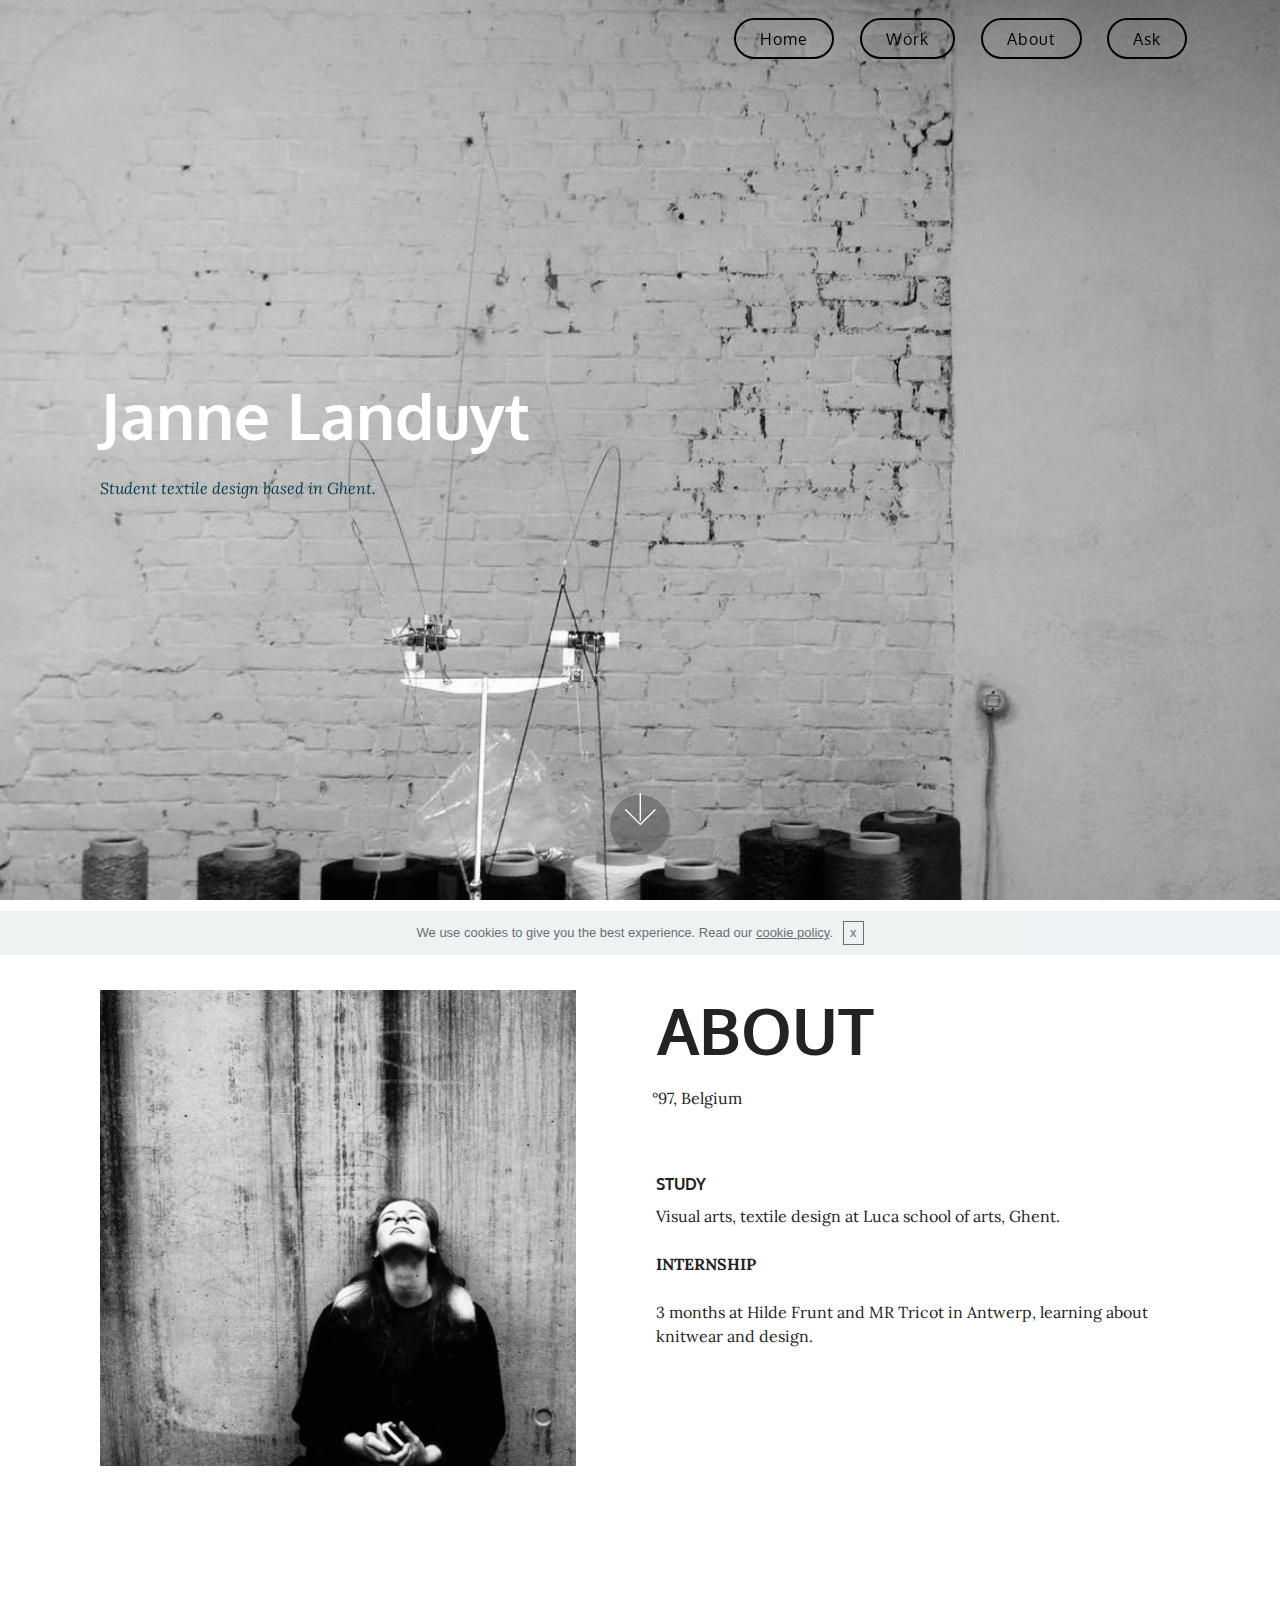
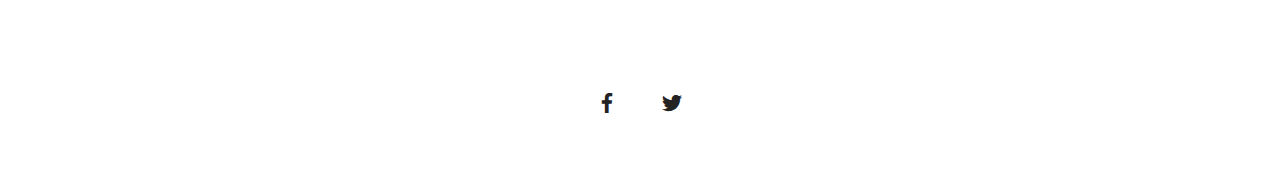
==== commit c10541ff: "create github pages" ====
--- a/index.html
+++ b/index.html
@@ -6,8 +6,8 @@
   <meta http-equiv="X-UA-Compatible" content="IE=edge">
   <meta name="generator" content="Mobirise v4.3.2, mobirise.com">
   <meta name="viewport" content="width=device-width, initial-scale=1">
-  <link rel="shortcut icon" href="assets/images/logo4.png" type="image/x-icon">
-  <meta name="description" content="">
+  <link rel="shortcut icon" href="assets/images/logo2.png" type="image/x-icon">
+  <meta name="description" content="Home, Janne Landuyt, textile design">
   <title>Home</title>
   <link rel="stylesheet" href="assets/web/assets/mobirise-icons/mobirise-icons.css">
   <link rel="stylesheet" href="assets/tether/tether.min.css">
@@ -15,6 +15,7 @@
   <link rel="stylesheet" href="assets/bootstrap/css/bootstrap-grid.min.css">
   <link rel="stylesheet" href="assets/bootstrap/css/bootstrap-reboot.min.css">
   <link rel="stylesheet" href="assets/socicon/css/styles.css">
+  <link rel="stylesheet" href="assets/dropdown/css/style.css">
   <link rel="stylesheet" href="assets/theme/css/style.css">
   <link rel="stylesheet" href="assets/mobirise/css/mbr-additional.css" type="text/css">
   
@@ -22,7 +23,36 @@
   
 </head>
 <body>
-<section class="header9 cid-qxKxglTO15 mbr-fullscreen mbr-parallax-background" id="header9-0" data-rv-view="8">
+<section class="menu cid-qxKGPpiDKd" once="menu" id="menu2-3" data-rv-view="350">
+
+    
+
+    <nav class="navbar navbar-expand beta-menu navbar-dropdown align-items-center navbar-toggleable-sm bg-color transparent">
+        <button class="navbar-toggler navbar-toggler-right" type="button" data-toggle="collapse" data-target="#navbarSupportedContent" aria-controls="navbarSupportedContent" aria-expanded="false" aria-label="Toggle navigation">
+            <div class="hamburger">
+                <span></span>
+                <span></span>
+                <span></span>
+                <span></span>
+            </div>
+        </button>
+        <div class="menu-logo">
+            <div class="navbar-brand">
+                
+                
+            </div>
+        </div>
+        <div class="collapse navbar-collapse" id="navbarSupportedContent">
+            
+            <div class="navbar-buttons mbr-section-btn"><a class="btn btn-sm btn-danger-outline display-7" href="index.html">Home
+                    </a> <a class="btn btn-sm btn-danger-outline display-7" href="page1.html">Work</a> <a class="btn btn-sm btn-danger-outline display-7" href="index.html#features11-4">About</a> <a class="btn btn-sm btn-danger-outline display-7" href="page2.html">
+                    
+                    Ask</a></div>
+        </div>
+    </nav>
+</section>
+
+<section class="engine"><a href="https://mobirise.co/f">free bootstrap builder</a></section><section class="header9 cid-qxKxglTO15 mbr-fullscreen mbr-parallax-background" id="header9-0" data-rv-view="352">
 
     
 
@@ -44,31 +74,59 @@
     </div>
 </section>
 
-<section class="engine"><a href="https://mobirise.co/n">bootstrap modal form</a></section><section class="mbr-section content7 cid-qxKFumRden" id="content7-1" data-rv-view="11">
-          
+<section class="features11 cid-qxKKsBaZCb" id="features11-4" data-rv-view="355">
+
     
 
-    <div class="container">
-        <div class="media-container-row">
-            <div class="col-12 col-md-8">
-                <div class="media-container-row">
-                    <div class="media-content">
-                        <div class="mbr-section-text">
-                            <p class="mbr-text align-right mb-0 mbr-fonts-style display-7">
-                               <strong>Make your own website in a few clicks!</strong> Mobirise helps you cut down development time by providing you with a flexible website editor with a drag and drop interface. Mobirise Website Builder creates responsive, retina and <em>mobile friendly websites</em> in a few clicks. Mobirise is one of the easiest website development tools available today.
-                            </p>
+    
+
+    <div class="container">   
+        <div class="col-md-12">
+            <div class="media-container-row">
+                <div class="mbr-figure" style="width: 50%;">
+                    <img src="assets/images/12814619-984525454934401-1902129583782852477-n-960x960.jpg" alt="Mobirise" title="" media-simple="true">
+                </div>
+                <div class=" align-left">
+                    <h2 class="mbr-title pt-2 mbr-fonts-style display-1"><strong>&nbsp;ABOUT</strong></h2>
+                    <div class="mbr-section-text">
+                        <p class="mbr-text mb-5 pt-3 mbr-light mbr-fonts-style display-5">&nbsp; &nbsp;°97, Belgium</p>
+                    </div>
+
+                    <div class="block-content">
+                        <div class="card p-3 pr-3">
+                            <div class="media">
+                                     
+                                <div class="media-body">
+                                    <h4 class="card-title mbr-fonts-style display-7"><strong>STUDY</strong></h4>
+                                </div>
+                            </div>                
+
+                            <div class="card-box">
+                                <p class="block-text mbr-fonts-style display-5">
+                                   Visual arts, textile design at Luca school of arts, Ghent.<br><br><strong>INTERNSHIP</strong><br><br>3 months at Hilde Frunt and MR Tricot in Antwerp, learning about knitwear and design.<br>&nbsp; &nbsp; &nbsp; &nbsp; &nbsp; &nbsp; &nbsp; &nbsp; &nbsp; &nbsp; &nbsp; &nbsp; &nbsp; &nbsp; &nbsp; &nbsp; &nbsp;&nbsp;</p>
+                            </div>
                         </div>
-                    </div>
-                    <div class="mbr-figure" style="width: 60%;">
-                     <img src="assets/images/01.jpg" alt="Mobirise" media-simple="true">  
+
+                        <div class="card p-3 pr-3">
+                            <div class="media">
+                                     
+                                <div class="media-body">
+                                    <h4 class="card-title mbr-fonts-style display-4"></h4>
+                                </div>
+                            </div>                
+
+                            <div class="card-box">
+                                <p class="block-text mbr-fonts-style display-7"></p>
+                            </div>
+                        </div>
                     </div>
                 </div>
             </div>
-        </div>
-    </div>
+        </div> 
+    </div>          
 </section>
 
-<section class="cid-qxKFUNdtG5" id="social-buttons1-2" data-rv-view="13">
+<section class="cid-qxKFUNdtG5" id="social-buttons1-2" data-rv-view="358">
     
     
 
@@ -102,10 +160,15 @@
   <script src="assets/tether/tether.min.js"></script>
   <script src="assets/bootstrap/js/bootstrap.min.js"></script>
   <script src="assets/smooth-scroll/smooth-scroll.js"></script>
+  <script src="assets/dropdown/js/script.min.js"></script>
+  <script src="assets/touch-swipe/jquery.touch-swipe.min.js"></script>
   <script src="assets/jarallax/jarallax.min.js"></script>
   <script src="assets/social-likes/social-likes.js"></script>
+  <script src="assets/cookies-alert-plugin/cookies-alert-core.js"></script>
+  <script src="assets/cookies-alert-plugin/cookies-alert-script.js"></script>
   <script src="assets/theme/js/script.js"></script>
   
   
-</body>
+<input name="cookieData" type="hidden" data-cookie-text="We use cookies to give you the best experience. Read our <a href='privacy.html'>cookie policy</a>.">
+  </body>
 </html>--- a/assets/dropdown/css/style.css
+++ b/assets/dropdown/css/style.css
@@ -0,0 +1,265 @@
+.navbar-dropdown {
+  left: 0;
+  padding: 0;
+  position: absolute;
+  right: 0;
+  top: 0;
+  transition: all 0.45s ease;
+  z-index: 1030;
+  background: #282828; }
+  .navbar-dropdown .navbar-logo {
+    margin-right: 0.8rem;
+    transition: margin 0.3s ease-in-out;
+    vertical-align: middle; }
+    .navbar-dropdown .navbar-logo img {
+      height: 3.125rem;
+      transition: all 0.3s ease-in-out; }
+    .navbar-dropdown .navbar-logo.mbr-iconfont {
+      font-size: 3.125rem;
+      line-height: 3.125rem; }
+  .navbar-dropdown .navbar-caption {
+    font-weight: 700;
+    white-space: normal;
+    vertical-align: -4px;
+    line-height: 3.125rem !important; }
+    .navbar-dropdown .navbar-caption, .navbar-dropdown .navbar-caption:hover {
+      color: inherit;
+      text-decoration: none; }
+  .navbar-dropdown .mbr-iconfont + .navbar-caption {
+    vertical-align: -1px; }
+  .navbar-dropdown.navbar-fixed-top {
+    position: fixed; }
+  .navbar-dropdown .navbar-brand span {
+    vertical-align: -4px; }
+  .navbar-dropdown.bg-color.transparent {
+    background: none; }
+  .navbar-dropdown.navbar-short .navbar-brand {
+    padding: 0.625rem 0; }
+    .navbar-dropdown.navbar-short .navbar-brand span {
+      vertical-align: -1px; }
+  .navbar-dropdown.navbar-short .navbar-caption {
+    line-height: 2.375rem !important;
+    vertical-align: -2px; }
+  .navbar-dropdown.navbar-short .navbar-logo {
+    margin-right: 0.5rem; }
+    .navbar-dropdown.navbar-short .navbar-logo img {
+      height: 2.375rem; }
+    .navbar-dropdown.navbar-short .navbar-logo.mbr-iconfont {
+      font-size: 2.375rem;
+      line-height: 2.375rem; }
+  .navbar-dropdown.navbar-short .mbr-table-cell {
+    height: 3.625rem; }
+  .navbar-dropdown .navbar-close {
+    left: 0.6875rem;
+    position: fixed;
+    top: 0.75rem;
+    z-index: 1000; }
+  .navbar-dropdown .hamburger-icon {
+    content: "";
+    display: inline-block;
+    vertical-align: middle;
+    width: 16px;
+    -webkit-box-shadow: 0 -6px 0 1px #282828,0 0 0 1px #282828,0 6px 0 1px #282828;
+    -moz-box-shadow: 0 -6px 0 1px #282828,0 0 0 1px #282828,0 6px 0 1px #282828;
+    box-shadow: 0 -6px 0 1px #282828,0 0 0 1px #282828,0 6px 0 1px #282828; }
+
+.dropdown-menu .dropdown-toggle[data-toggle="dropdown-submenu"]::after {
+  border-bottom: 0.35em solid transparent;
+  border-left: 0.35em solid;
+  border-right: 0;
+  border-top: 0.35em solid transparent;
+  margin-left: 0.3rem; }
+
+.dropdown-menu .dropdown-item:focus {
+  outline: 0; }
+
+.nav-dropdown {
+  font-size: 0.75rem;
+  font-weight: 500;
+  height: auto !important; }
+  .nav-dropdown .nav-btn {
+    padding-left: 1rem; }
+  .nav-dropdown .link {
+    margin: .667em 1.667em;
+    font-weight: 500;
+    padding: 0;
+    transition: color .2s ease-in-out; }
+    .nav-dropdown .link.dropdown-toggle {
+      margin-right: 2.583em; }
+      .nav-dropdown .link.dropdown-toggle::after {
+        margin-left: .25rem;
+        border-top: 0.35em solid;
+        border-right: 0.35em solid transparent;
+        border-left: 0.35em solid transparent;
+        border-bottom: 0; }
+      .nav-dropdown .link.dropdown-toggle[aria-expanded="true"] {
+        margin: 0;
+        padding: 0.667em 3.263em  0.667em 1.667em; }
+  .nav-dropdown .link::after,
+  .nav-dropdown .dropdown-item::after {
+    color: inherit; }
+  .nav-dropdown .btn {
+    font-size: 0.75rem;
+    font-weight: 700;
+    letter-spacing: 0;
+    margin-bottom: 0;
+    padding-left: 1.25rem;
+    padding-right: 1.25rem; }
+  .nav-dropdown .dropdown-menu {
+    border-radius: 0;
+    border: 0;
+    left: 0;
+    margin: 0;
+    padding-bottom: 1.25rem;
+    padding-top: 1.25rem;
+    position: relative; }
+  .nav-dropdown .dropdown-submenu {
+    margin-left: 0.125rem;
+    top: 0; }
+  .nav-dropdown .dropdown-item {
+    font-weight: 500;
+    line-height: 2;
+    padding: 0.3846em 4.615em 0.3846em 1.5385em;
+    position: relative;
+    transition: color .2s ease-in-out, background-color .2s ease-in-out; }
+    .nav-dropdown .dropdown-item::after {
+      margin-top: -0.3077em;
+      position: absolute;
+      right: 1.1538em;
+      top: 50%; }
+    .nav-dropdown .dropdown-item:focus, .nav-dropdown .dropdown-item:hover {
+      background: none; }
+
+@media (max-width: 767px) {
+  .nav-dropdown.navbar-toggleable-sm {
+    bottom: 0;
+    display: none;
+    left: 0;
+    overflow-x: hidden;
+    position: fixed;
+    top: 0;
+    transform: translateX(-100%);
+    -ms-transform: translateX(-100%);
+    -webkit-transform: translateX(-100%);
+    width: 18.75rem;
+    z-index: 999; } }
+.nav-dropdown.navbar-toggleable-xl {
+  bottom: 0;
+  display: none;
+  left: 0;
+  overflow-x: hidden;
+  position: fixed;
+  top: 0;
+  transform: translateX(-100%);
+  -ms-transform: translateX(-100%);
+  -webkit-transform: translateX(-100%);
+  width: 18.75rem;
+  z-index: 999; }
+
+.nav-dropdown-sm {
+  display: block !important;
+  overflow-x: hidden;
+  overflow: auto;
+  padding-top: 3.875rem; }
+  .nav-dropdown-sm::after {
+    content: "";
+    display: block;
+    height: 3rem;
+    width: 100%; }
+  .nav-dropdown-sm.collapse.in ~ .navbar-close {
+    display: block !important; }
+  .nav-dropdown-sm.collapsing, .nav-dropdown-sm.collapse.in {
+    transform: translateX(0);
+    -ms-transform: translateX(0);
+    -webkit-transform: translateX(0);
+    transition: all 0.25s ease-out;
+    -webkit-transition: all 0.25s ease-out;
+    background: #282828; }
+  .nav-dropdown-sm.collapsing[aria-expanded="false"] {
+    transform: translateX(-100%);
+    -ms-transform: translateX(-100%);
+    -webkit-transform: translateX(-100%); }
+  .nav-dropdown-sm .nav-item {
+    display: block;
+    margin-left: 0 !important;
+    padding-left: 0; }
+  .nav-dropdown-sm .link,
+  .nav-dropdown-sm .dropdown-item {
+    border-top: 1px dotted rgba(255, 255, 255, 0.1);
+    font-size: 0.8125rem;
+    line-height: 1.6;
+    margin: 0 !important;
+    padding: 0.875rem 2.4rem 0.875rem 1.5625rem !important;
+    position: relative;
+    white-space: normal; }
+    .nav-dropdown-sm .link:focus, .nav-dropdown-sm .link:hover,
+    .nav-dropdown-sm .dropdown-item:focus,
+    .nav-dropdown-sm .dropdown-item:hover {
+      background: rgba(0, 0, 0, 0.2) !important;
+      color: #c0a375; }
+  .nav-dropdown-sm .nav-btn {
+    position: relative;
+    padding: 1.5625rem 1.5625rem 0 1.5625rem; }
+    .nav-dropdown-sm .nav-btn::before {
+      border-top: 1px dotted rgba(255, 255, 255, 0.1);
+      content: "";
+      left: 0;
+      position: absolute;
+      top: 0;
+      width: 100%; }
+    .nav-dropdown-sm .nav-btn + .nav-btn {
+      padding-top: 0.625rem; }
+      .nav-dropdown-sm .nav-btn + .nav-btn::before {
+        display: none; }
+  .nav-dropdown-sm .btn {
+    padding: 0.625rem 0; }
+  .nav-dropdown-sm .dropdown-toggle[data-toggle="dropdown-submenu"]::after {
+    margin-left: .25rem;
+    border-top: 0.35em solid;
+    border-right: 0.35em solid transparent;
+    border-left: 0.35em solid transparent;
+    border-bottom: 0; }
+  .nav-dropdown-sm .dropdown-toggle[data-toggle="dropdown-submenu"][aria-expanded="true"]::after {
+    border-top: 0;
+    border-right: 0.35em solid transparent;
+    border-left: 0.35em solid transparent;
+    border-bottom: 0.35em solid; }
+  .nav-dropdown-sm .dropdown-menu {
+    margin: 0;
+    padding: 0;
+    position: relative;
+    top: 0;
+    left: 0;
+    width: 100%;
+    border: 0;
+    float: none;
+    border-radius: 0;
+    background: none; }
+  .nav-dropdown-sm .dropdown-submenu {
+    left: 100%;
+    margin-left: 0.125rem;
+    margin-top: -1.25rem;
+    top: 0; }
+
+.navbar-toggleable-sm .nav-dropdown .dropdown-menu {
+  position: absolute; }
+
+.navbar-toggleable-sm .nav-dropdown .dropdown-submenu {
+  left: 100%;
+  margin-left: 0.125rem;
+  margin-top: -1.25rem;
+  top: 0; }
+
+.navbar-toggleable-sm.opened .nav-dropdown .dropdown-menu {
+  position: relative; }
+
+.navbar-toggleable-sm.opened .nav-dropdown .dropdown-submenu {
+  left: 0;
+  margin-left: 00rem;
+  margin-top: 0rem;
+  top: 0; }
+
+.is-builder .nav-dropdown.collapsing {
+  transition: none !important; }
+
+/*# sourceMappingURL=style.css.map */
--- a/assets/mobirise/css/mbr-additional.css
+++ b/assets/mobirise/css/mbr-additional.css
@@ -23,10 +23,10 @@
 }
 .display-1 {
   font-family: 'Oxygen', sans-serif;
-  font-size: 4.25rem;
+  font-size: 4rem;
 }
 .display-1 > .mbr-iconfont {
-  font-size: 6.8rem;
+  font-size: 6.4rem;
 }
 .display-2 {
   font-family: 'Rubik', sans-serif;
@@ -44,13 +44,13 @@
 }
 .display-5 {
   font-family: 'Lora', serif;
-  font-size: 1.5rem;
+  font-size: 1rem;
 }
 .display-5 > .mbr-iconfont {
-  font-size: 2.4rem;
+  font-size: 1.6rem;
 }
 .display-7 {
-  font-family: 'Rubik', sans-serif;
+  font-family: 'Oxygen', sans-serif;
   font-size: 1rem;
 }
 .display-7 > .mbr-iconfont {
@@ -63,9 +63,9 @@
 /* 0.65 - min scale variable, may vary */
 @media (max-width: 768px) {
   .display-1 {
-    font-size: 3.4rem;
-    font-size: calc( 2.1374999999999997rem + (4.25 - 2.1374999999999997) * ((100vw - 20rem) / (48 - 20)));
-    line-height: calc( 1.4 * (2.1374999999999997rem + (4.25 - 2.1374999999999997) * ((100vw - 20rem) / (48 - 20))));
+    font-size: 3.2rem;
+    font-size: calc( 2.05rem + (4 - 2.05) * ((100vw - 20rem) / (48 - 20)));
+    line-height: calc( 1.4 * (2.05rem + (4 - 2.05) * ((100vw - 20rem) / (48 - 20))));
   }
   .display-2 {
     font-size: 2.4rem;
@@ -78,9 +78,9 @@
     line-height: calc( 1.4 * (1rem + (1 - 1) * ((100vw - 20rem) / (48 - 20))));
   }
   .display-5 {
-    font-size: 1.2rem;
-    font-size: calc( 1.175rem + (1.5 - 1.175) * ((100vw - 20rem) / (48 - 20)));
-    line-height: calc( 1.4 * (1.175rem + (1.5 - 1.175) * ((100vw - 20rem) / (48 - 20))));
+    font-size: 0.8rem;
+    font-size: calc( 1rem + (1 - 1) * ((100vw - 20rem) / (48 - 20)));
+    line-height: calc( 1.4 * (1rem + (1 - 1) * ((100vw - 20rem) / (48 - 20))));
   }
 }
 /* Buttons */
@@ -131,24 +131,24 @@
   border-radius: 3px;
 }
 .bg-primary {
-  background-color: #149dcc !important;
+  background-color: #073b4c !important;
 }
 .bg-success {
-  background-color: #f7ed4a !important;
+  background-color: #5b686b !important;
 }
 .bg-info {
-  background-color: #82786e !important;
+  background-color: #c1c1c1 !important;
 }
 .bg-warning {
   background-color: #879a9f !important;
 }
 .bg-danger {
-  background-color: #b1a374 !important;
+  background-color: #073b4c !important;
 }
 .btn-primary,
 .btn-primary:active {
-  background-color: #149dcc;
-  border-color: #149dcc;
+  background-color: #073b4c;
+  border-color: #073b4c;
   color: #ffffff;
 }
 .btn-primary:hover,
@@ -156,19 +156,19 @@
 .btn-primary.focus,
 .btn-primary.active {
   color: #ffffff;
-  background-color: #0d6786;
-  border-color: #0d6786;
+  background-color: #010506;
+  border-color: #010506;
 }
 .btn-primary.disabled,
 .btn-primary:disabled {
   color: #ffffff !important;
-  background-color: #0d6786 !important;
-  border-color: #0d6786 !important;
+  background-color: #010506 !important;
+  border-color: #010506 !important;
 }
 .btn-secondary,
 .btn-secondary:active {
-  background-color: #ff3366;
-  border-color: #ff3366;
+  background-color: #073b4c;
+  border-color: #073b4c;
   color: #ffffff;
 }
 .btn-secondary:hover,
@@ -176,19 +176,19 @@
 .btn-secondary.focus,
 .btn-secondary.active {
   color: #ffffff;
-  background-color: #e50039;
-  border-color: #e50039;
+  background-color: #010506;
+  border-color: #010506;
 }
 .btn-secondary.disabled,
 .btn-secondary:disabled {
   color: #ffffff !important;
-  background-color: #e50039 !important;
-  border-color: #e50039 !important;
+  background-color: #010506 !important;
+  border-color: #010506 !important;
 }
 .btn-info,
 .btn-info:active {
-  background-color: #82786e;
-  border-color: #82786e;
+  background-color: #c1c1c1;
+  border-color: #c1c1c1;
   color: #ffffff;
 }
 .btn-info:hover,
@@ -196,19 +196,19 @@
 .btn-info.focus,
 .btn-info.active {
   color: #ffffff;
-  background-color: #59524b;
-  border-color: #59524b;
+  background-color: #9b9b9b;
+  border-color: #9b9b9b;
 }
 .btn-info.disabled,
 .btn-info:disabled {
   color: #ffffff !important;
-  background-color: #59524b !important;
-  border-color: #59524b !important;
+  background-color: #9b9b9b !important;
+  border-color: #9b9b9b !important;
 }
 .btn-success,
 .btn-success:active {
-  background-color: #f7ed4a;
-  border-color: #f7ed4a;
+  background-color: #5b686b;
+  border-color: #5b686b;
   color: #ffffff;
 }
 .btn-success:hover,
@@ -216,14 +216,14 @@
 .btn-success.focus,
 .btn-success.active {
   color: #ffffff;
-  background-color: #eadd0a;
-  border-color: #eadd0a;
+  background-color: #384042;
+  border-color: #384042;
 }
 .btn-success.disabled,
 .btn-success:disabled {
   color: #ffffff !important;
-  background-color: #eadd0a !important;
-  border-color: #eadd0a !important;
+  background-color: #384042 !important;
+  border-color: #384042 !important;
 }
 .btn-warning,
 .btn-warning:active {
@@ -247,8 +247,8 @@
 }
 .btn-danger,
 .btn-danger:active {
-  background-color: #b1a374;
-  border-color: #b1a374;
+  background-color: #073b4c;
+  border-color: #073b4c;
   color: #ffffff;
 }
 .btn-danger:hover,
@@ -256,14 +256,14 @@
 .btn-danger.focus,
 .btn-danger.active {
   color: #ffffff;
-  background-color: #8b7d4e;
-  border-color: #8b7d4e;
+  background-color: #010506;
+  border-color: #010506;
 }
 .btn-danger.disabled,
 .btn-danger:disabled {
   color: #ffffff !important;
-  background-color: #8b7d4e !important;
-  border-color: #8b7d4e !important;
+  background-color: #010506 !important;
+  border-color: #010506 !important;
 }
 .btn-white {
   color: #333333 !important;
@@ -311,82 +311,82 @@
 .btn-primary-outline,
 .btn-primary-outline:active {
   background: none;
-  border-color: #0b566f;
-  color: #0b566f;
+  border-color: #000000;
+  color: #000000;
 }
 .btn-primary-outline:hover,
 .btn-primary-outline:focus,
 .btn-primary-outline.focus,
 .btn-primary-outline.active {
   color: #ffffff;
-  background-color: #149dcc;
-  border-color: #149dcc;
+  background-color: #073b4c;
+  border-color: #073b4c;
 }
 .btn-primary-outline.disabled,
 .btn-primary-outline:disabled {
   color: #ffffff !important;
-  background-color: #149dcc !important;
-  border-color: #149dcc !important;
+  background-color: #073b4c !important;
+  border-color: #073b4c !important;
 }
 .btn-secondary-outline,
 .btn-secondary-outline:active {
   background: none;
-  border-color: #cc0033;
-  color: #cc0033;
+  border-color: #000000;
+  color: #000000;
 }
 .btn-secondary-outline:hover,
 .btn-secondary-outline:focus,
 .btn-secondary-outline.focus,
 .btn-secondary-outline.active {
   color: #ffffff;
-  background-color: #ff3366;
-  border-color: #ff3366;
+  background-color: #073b4c;
+  border-color: #073b4c;
 }
 .btn-secondary-outline.disabled,
 .btn-secondary-outline:disabled {
   color: #ffffff !important;
-  background-color: #ff3366 !important;
-  border-color: #ff3366 !important;
+  background-color: #073b4c !important;
+  border-color: #073b4c !important;
 }
 .btn-info-outline,
 .btn-info-outline:active {
   background: none;
-  border-color: #4b453f;
-  color: #4b453f;
+  border-color: #8e8e8e;
+  color: #8e8e8e;
 }
 .btn-info-outline:hover,
 .btn-info-outline:focus,
 .btn-info-outline.focus,
 .btn-info-outline.active {
   color: #ffffff;
-  background-color: #82786e;
-  border-color: #82786e;
+  background-color: #c1c1c1;
+  border-color: #c1c1c1;
 }
 .btn-info-outline.disabled,
 .btn-info-outline:disabled {
   color: #ffffff !important;
-  background-color: #82786e !important;
-  border-color: #82786e !important;
+  background-color: #c1c1c1 !important;
+  border-color: #c1c1c1 !important;
 }
 .btn-success-outline,
 .btn-success-outline:active {
   background: none;
-  border-color: #d2c609;
-  color: #d2c609;
+  border-color: #2c3234;
+  color: #2c3234;
 }
 .btn-success-outline:hover,
 .btn-success-outline:focus,
 .btn-success-outline.focus,
 .btn-success-outline.active {
   color: #ffffff;
-  background-color: #f7ed4a;
-  border-color: #f7ed4a;
+  background-color: #5b686b;
+  border-color: #5b686b;
 }
 .btn-success-outline.disabled,
 .btn-success-outline:disabled {
   color: #ffffff !important;
-  background-color: #f7ed4a !important;
-  border-color: #f7ed4a !important;
+  background-color: #5b686b !important;
+  border-color: #5b686b !important;
 }
 .btn-warning-outline,
 .btn-warning-outline:active {
@@ -411,22 +411,22 @@
 .btn-danger-outline,
 .btn-danger-outline:active {
   background: none;
-  border-color: #7a6e45;
-  color: #7a6e45;
+  border-color: #000000;
+  color: #000000;
 }
 .btn-danger-outline:hover,
 .btn-danger-outline:focus,
 .btn-danger-outline.focus,
 .btn-danger-outline.active {
   color: #ffffff;
-  background-color: #b1a374;
-  border-color: #b1a374;
+  background-color: #073b4c;
+  border-color: #073b4c;
 }
 .btn-danger-outline.disabled,
 .btn-danger-outline:disabled {
   color: #ffffff !important;
-  background-color: #b1a374 !important;
-  border-color: #b1a374 !important;
+  background-color: #073b4c !important;
+  border-color: #073b4c !important;
 }
 .btn-black-outline,
 .btn-black-outline:active {
@@ -463,22 +463,22 @@
   border-color: #ffffff;
 }
 .text-primary {
-  color: #149dcc !important;
+  color: #073b4c !important;
 }
 .text-secondary {
-  color: #ff3366 !important;
+  color: #073b4c !important;
 }
 .text-success {
-  color: #f7ed4a !important;
+  color: #5b686b !important;
 }
 .text-info {
-  color: #82786e !important;
+  color: #c1c1c1 !important;
 }
 .text-warning {
   color: #879a9f !important;
 }
 .text-danger {
-  color: #b1a374 !important;
+  color: #073b4c !important;
 }
 .text-white {
   color: #ffffff !important;
@@ -488,19 +488,19 @@
 }
 a.text-primary:hover,
 a.text-primary:focus {
-  color: #0b566f !important;
+  color: #000000 !important;
 }
 a.text-secondary:hover,
 a.text-secondary:focus {
-  color: #cc0033 !important;
+  color: #000000 !important;
 }
 a.text-success:hover,
 a.text-success:focus {
-  color: #d2c609 !important;
+  color: #2c3234 !important;
 }
 a.text-info:hover,
 a.text-info:focus {
-  color: #4b453f !important;
+  color: #8e8e8e !important;
 }
 a.text-warning:hover,
 a.text-warning:focus {
@@ -508,7 +508,7 @@
 }
 a.text-danger:hover,
 a.text-danger:focus {
-  color: #7a6e45 !important;
+  color: #000000 !important;
 }
 a.text-white:hover,
 a.text-white:focus {
@@ -522,13 +522,13 @@
   background-color: #70c770;
 }
 .alert-info {
-  background-color: #82786e;
+  background-color: #c1c1c1;
 }
 .alert-warning {
   background-color: #879a9f;
 }
 .alert-danger {
-  background-color: #b1a374;
+  background-color: #073b4c;
 }
 .mbr-section-btn a.btn:not(.btn-form) {
   border-radius: 100px;
@@ -540,8 +540,8 @@
   border-radius: 100px !important;
 }
 .mbr-gallery-filter li.active .btn {
-  background-color: #149dcc;
-  border-color: #149dcc;
+  background-color: #073b4c;
+  border-color: #073b4c;
   color: #ffffff;
 }
 .mbr-gallery-filter li.active .btn:focus {
@@ -558,19 +558,19 @@
 }
 a,
 a:hover {
-  color: #149dcc;
+  color: #073b4c;
 }
 .mbr-plan-header.bg-primary .mbr-plan-subtitle,
 .mbr-plan-header.bg-primary .mbr-plan-price-desc {
-  color: #b4e6f8;
+  color: #4ac6ee;
 }
 .mbr-plan-header.bg-success .mbr-plan-subtitle,
 .mbr-plan-header.bg-success .mbr-plan-price-desc {
-  color: #ffffff;
+  color: #9ba7aa;
 }
 .mbr-plan-header.bg-info .mbr-plan-subtitle,
 .mbr-plan-header.bg-info .mbr-plan-price-desc {
-  color: #beb8b2;
+  color: #ffffff;
 }
 .mbr-plan-header.bg-warning .mbr-plan-subtitle,
 .mbr-plan-header.bg-warning .mbr-plan-price-desc {
@@ -578,7 +578,7 @@
 }
 .mbr-plan-header.bg-danger .mbr-plan-subtitle,
 .mbr-plan-header.bg-danger .mbr-plan-price-desc {
-  color: #dfd9c6;
+  color: #4ac6ee;
 }
 /* Scroll to top button*/
 .scrollToTop_wraper {
@@ -623,7 +623,7 @@
   background-color: #f5f5f5;
   box-shadow: none;
   color: #565656;
-  font-family: 'Rubik', sans-serif;
+  font-family: 'Oxygen', sans-serif;
   font-size: 1rem;
   line-height: 1.43;
   min-height: 3.5em;
@@ -654,7 +654,7 @@
   padding: 10px 0 10px 20px;
   font-size: 1.09rem;
   position: relative;
-  border-color: #149dcc;
+  border-color: #073b4c;
   border-width: 3px;
 }
 ul,
@@ -742,7 +742,7 @@
   text-align: center;
   position: relative;
   border: 2px solid #c0a375;
-  border-color: #149dcc;
+  border-color: #073b4c;
   color: #232323;
   cursor: pointer;
 }
@@ -753,7 +753,7 @@
 }
 .btn-social:hover {
   color: #fff;
-  background: #149dcc;
+  background: #073b4c;
 }
 .btn-social + .btn {
   margin-left: .1rem;
@@ -761,11 +761,11 @@
 /* Footer */
 .mbr-footer-content li::before,
 .mbr-footer .mbr-contacts li::before {
-  background: #149dcc;
+  background: #073b4c;
 }
 .mbr-footer-content li a:hover,
 .mbr-footer .mbr-contacts li a:hover {
-  color: #149dcc;
+  color: #073b4c;
 }
 .footer3 input[type="email"],
 .footer4 input[type="email"] {
@@ -1339,8 +1339,376 @@
   height: auto;
   min-height: 100vh;
 }
+.cid-qxKGPpiDKd .navbar {
+  background: #ffffff;
+  transition: none;
+  min-height: 77px;
+  padding: .5rem 0;
+}
+.cid-qxKGPpiDKd .navbar-dropdown.bg-color.transparent.opened {
+  background: #ffffff;
+}
+.cid-qxKGPpiDKd a {
+  font-style: normal;
+}
+.cid-qxKGPpiDKd .nav-item span {
+  padding-right: 0.4em;
+  line-height: 0.5em;
+  vertical-align: text-bottom;
+  position: relative;
+  top: -0.2em;
+  text-decoration: none;
+}
+.cid-qxKGPpiDKd .nav-item a {
+  padding: 0.7rem 0 !important;
+  margin: 0rem .65rem !important;
+}
+.cid-qxKGPpiDKd .btn {
+  padding: 0.4rem 1.5rem;
+  display: inline-flex;
+  align-items: center;
+}
+.cid-qxKGPpiDKd .btn .mbr-iconfont {
+  font-size: 1.6rem;
+}
+.cid-qxKGPpiDKd .menu-logo {
+  margin-right: auto;
+}
+.cid-qxKGPpiDKd .menu-logo .navbar-brand {
+  display: flex;
+  margin-left: 5rem;
+  padding: 0;
+  transition: padding .2s;
+  min-height: 3.8rem;
+  align-items: center;
+}
+.cid-qxKGPpiDKd .menu-logo .navbar-brand .navbar-caption-wrap {
+  display: flex;
+  -webkit-align-items: center;
+  align-items: center;
+  word-break: break-word;
+  min-width: 7rem;
+  margin: .3rem 0;
+}
+.cid-qxKGPpiDKd .menu-logo .navbar-brand .navbar-caption-wrap .navbar-caption {
+  line-height: 1.2rem !important;
+  padding-right: 2rem;
+}
+.cid-qxKGPpiDKd .menu-logo .navbar-brand .navbar-logo {
+  font-size: 4rem;
+  transition: font-size 0.25s;
+}
+.cid-qxKGPpiDKd .menu-logo .navbar-brand .navbar-logo img {
+  display: flex;
+}
+.cid-qxKGPpiDKd .menu-logo .navbar-brand .navbar-logo .mbr-iconfont {
+  transition: font-size 0.25s;
+}
+.cid-qxKGPpiDKd .navbar-toggleable-sm .navbar-collapse {
+  justify-content: flex-end;
+  -webkit-justify-content: flex-end;
+  padding-right: 5rem;
+  width: auto;
+}
+.cid-qxKGPpiDKd .navbar-toggleable-sm .navbar-collapse .navbar-nav {
+  flex-wrap: wrap;
+  -webkit-flex-wrap: wrap;
+  padding-left: 0;
+}
+.cid-qxKGPpiDKd .navbar-toggleable-sm .navbar-collapse .navbar-nav .nav-item {
+  -webkit-align-self: center;
+  align-self: center;
+}
+.cid-qxKGPpiDKd .navbar-toggleable-sm .navbar-collapse .navbar-buttons {
+  padding-left: 0;
+  padding-bottom: 0;
+}
+.cid-qxKGPpiDKd .dropdown .dropdown-menu {
+  background: #ffffff;
+  display: none;
+  position: absolute;
+  min-width: 5rem;
+  padding-top: 1.4rem;
+  padding-bottom: 1.4rem;
+  text-align: left;
+}
+.cid-qxKGPpiDKd .dropdown .dropdown-menu .dropdown-item {
+  width: auto;
+  padding: 0.235em 1.5385em 0.235em 1.5385em !important;
+}
+.cid-qxKGPpiDKd .dropdown .dropdown-menu .dropdown-item::after {
+  right: 0.5rem;
+}
+.cid-qxKGPpiDKd .dropdown .dropdown-menu .dropdown-submenu {
+  margin: 0;
+}
+.cid-qxKGPpiDKd .dropdown.open > .dropdown-menu {
+  display: block;
+}
+.cid-qxKGPpiDKd .navbar-toggleable-sm.opened:after {
+  position: absolute;
+  width: 100vw;
+  height: 100vh;
+  content: '';
+  background-color: rgba(0, 0, 0, 0.1);
+  left: 0;
+  bottom: 0;
+  transform: translateY(100%);
+  -webkit-transform: translateY(100%);
+  z-index: 1000;
+}
+.cid-qxKGPpiDKd .navbar.navbar-short {
+  min-height: 60px;
+  transition: all .2s;
+}
+.cid-qxKGPpiDKd .navbar.navbar-short .navbar-toggler-right {
+  top: 20px;
+}
+.cid-qxKGPpiDKd .navbar.navbar-short .navbar-logo a {
+  font-size: 2.5rem !important;
+  line-height: 2.5rem;
+  transition: font-size 0.25s;
+}
+.cid-qxKGPpiDKd .navbar.navbar-short .navbar-logo a .mbr-iconfont {
+  font-size: 2.5rem !important;
+}
+.cid-qxKGPpiDKd .navbar.navbar-short .navbar-logo a img {
+  height: 3rem !important;
+}
+.cid-qxKGPpiDKd .navbar.navbar-short .navbar-brand {
+  min-height: 3rem;
+}
+.cid-qxKGPpiDKd button.navbar-toggler {
+  width: 31px;
+  height: 18px;
+  cursor: pointer;
+  transition: all .2s;
+  top: 1.5rem;
+  right: 1rem;
+}
+.cid-qxKGPpiDKd button.navbar-toggler:focus {
+  outline: none;
+}
+.cid-qxKGPpiDKd button.navbar-toggler .hamburger span {
+  position: absolute;
+  right: 0;
+  width: 30px;
+  height: 2px;
+  border-right: 5px;
+  background-color: #ffffff;
+}
+.cid-qxKGPpiDKd button.navbar-toggler .hamburger span:nth-child(1) {
+  top: 0;
+  transition: all .2s;
+}
+.cid-qxKGPpiDKd button.navbar-toggler .hamburger span:nth-child(2) {
+  top: 8px;
+  transition: all .15s;
+}
+.cid-qxKGPpiDKd button.navbar-toggler .hamburger span:nth-child(3) {
+  top: 8px;
+  transition: all .15s;
+}
+.cid-qxKGPpiDKd button.navbar-toggler .hamburger span:nth-child(4) {
+  top: 16px;
+  transition: all .2s;
+}
+.cid-qxKGPpiDKd nav.opened .hamburger span:nth-child(1) {
+  top: 8px;
+  width: 0;
+  opacity: 0;
+  right: 50%;
+  transition: all .2s;
+}
+.cid-qxKGPpiDKd nav.opened .hamburger span:nth-child(2) {
+  -webkit-transform: rotate(45deg);
+  transform: rotate(45deg);
+  transition: all .25s;
+}
+.cid-qxKGPpiDKd nav.opened .hamburger span:nth-child(3) {
+  -webkit-transform: rotate(-45deg);
+  transform: rotate(-45deg);
+  transition: all .25s;
+}
+.cid-qxKGPpiDKd nav.opened .hamburger span:nth-child(4) {
+  top: 8px;
+  width: 0;
+  opacity: 0;
+  right: 50%;
+  transition: all .2s;
+}
+.cid-qxKGPpiDKd .collapsed.navbar-expand {
+  flex-direction: column;
+}
+.cid-qxKGPpiDKd .collapsed .btn {
+  display: flex;
+}
+.cid-qxKGPpiDKd .collapsed .navbar-collapse {
+  display: none !important;
+  padding-right: 0 !important;
+}
+.cid-qxKGPpiDKd .collapsed .navbar-collapse.collapsing,
+.cid-qxKGPpiDKd .collapsed .navbar-collapse.show {
+  display: block !important;
+}
+.cid-qxKGPpiDKd .collapsed .navbar-collapse.collapsing .navbar-nav,
+.cid-qxKGPpiDKd .collapsed .navbar-collapse.show .navbar-nav {
+  display: block;
+  text-align: center;
+}
+.cid-qxKGPpiDKd .collapsed .navbar-collapse.collapsing .navbar-nav .nav-item,
+.cid-qxKGPpiDKd .collapsed .navbar-collapse.show .navbar-nav .nav-item {
+  clear: both;
+}
+.cid-qxKGPpiDKd .collapsed .navbar-collapse.collapsing .navbar-buttons,
+.cid-qxKGPpiDKd .collapsed .navbar-collapse.show .navbar-buttons {
+  text-align: center;
+}
+.cid-qxKGPpiDKd .collapsed .navbar-collapse.collapsing .navbar-buttons:last-child,
+.cid-qxKGPpiDKd .collapsed .navbar-collapse.show .navbar-buttons:last-child {
+  margin-bottom: 1rem;
+}
+.cid-qxKGPpiDKd .collapsed button.navbar-toggler {
+  display: block;
+}
+.cid-qxKGPpiDKd .collapsed .navbar-brand {
+  margin-left: 1rem !important;
+}
+.cid-qxKGPpiDKd .collapsed .navbar-toggleable-sm {
+  flex-direction: column;
+  -webkit-flex-direction: column;
+}
+.cid-qxKGPpiDKd .collapsed .dropdown .dropdown-menu {
+  width: 100%;
+  text-align: center;
+  position: relative;
+  opacity: 0;
+  display: block;
+  height: 0;
+  visibility: hidden;
+  padding: 0;
+  transition-duration: .5s;
+  transition-property: opacity,padding,height;
+}
+.cid-qxKGPpiDKd .collapsed .dropdown.open > .dropdown-menu {
+  position: relative;
+  opacity: 1;
+  height: auto;
+  padding: 1.4rem 0;
+  visibility: visible;
+}
+.cid-qxKGPpiDKd .collapsed .dropdown .dropdown-submenu {
+  left: 0;
+  text-align: center;
+  width: 100%;
+}
+.cid-qxKGPpiDKd .collapsed .dropdown .dropdown-toggle[data-toggle="dropdown-submenu"]::after {
+  margin-top: 0;
+  position: inherit;
+  right: 0;
+  top: 50%;
+  display: inline-block;
+  width: 0;
+  height: 0;
+  margin-left: .3em;
+  vertical-align: middle;
+  content: "";
+  border-top: .30em solid;
+  border-right: .30em solid transparent;
+  border-left: .30em solid transparent;
+}
+@media (max-width: 991px) {
+  .cid-qxKGPpiDKd.navbar-expand {
+    flex-direction: column;
+  }
+  .cid-qxKGPpiDKd img {
+    height: 3.8rem !important;
+  }
+  .cid-qxKGPpiDKd .btn {
+    display: flex;
+  }
+  .cid-qxKGPpiDKd button.navbar-toggler {
+    display: block;
+  }
+  .cid-qxKGPpiDKd .navbar-brand {
+    margin-left: 1rem !important;
+  }
+  .cid-qxKGPpiDKd .navbar-toggleable-sm {
+    flex-direction: column;
+    -webkit-flex-direction: column;
+  }
+  .cid-qxKGPpiDKd .navbar-collapse {
+    display: none !important;
+    padding-right: 0 !important;
+  }
+  .cid-qxKGPpiDKd .navbar-collapse.collapsing,
+  .cid-qxKGPpiDKd .navbar-collapse.show {
+    display: block !important;
+  }
+  .cid-qxKGPpiDKd .navbar-collapse.collapsing .navbar-nav,
+  .cid-qxKGPpiDKd .navbar-collapse.show .navbar-nav {
+    display: block;
+    text-align: center;
+  }
+  .cid-qxKGPpiDKd .navbar-collapse.collapsing .navbar-nav .nav-item,
+  .cid-qxKGPpiDKd .navbar-collapse.show .navbar-nav .nav-item {
+    clear: both;
+  }
+  .cid-qxKGPpiDKd .navbar-collapse.collapsing .navbar-buttons,
+  .cid-qxKGPpiDKd .navbar-collapse.show .navbar-buttons {
+    text-align: center;
+  }
+  .cid-qxKGPpiDKd .navbar-collapse.collapsing .navbar-buttons:last-child,
+  .cid-qxKGPpiDKd .navbar-collapse.show .navbar-buttons:last-child {
+    margin-bottom: 1rem;
+  }
+  .cid-qxKGPpiDKd .dropdown .dropdown-menu {
+    width: 100%;
+    text-align: center;
+    position: relative;
+    opacity: 0;
+    display: block;
+    height: 0;
+    visibility: hidden;
+    padding: 0;
+    transition-duration: .5s;
+    transition-property: opacity,padding,height;
+  }
+  .cid-qxKGPpiDKd .dropdown.open > .dropdown-menu {
+    position: relative;
+    opacity: 1;
+    height: auto;
+    padding: 1.4rem 0;
+    visibility: visible;
+  }
+  .cid-qxKGPpiDKd .dropdown .dropdown-submenu {
+    left: 0;
+    text-align: center;
+    width: 100%;
+  }
+  .cid-qxKGPpiDKd .dropdown .dropdown-toggle[data-toggle="dropdown-submenu"]::after {
+    margin-top: 0;
+    position: inherit;
+    right: 0;
+    top: 50%;
+    display: inline-block;
+    width: 0;
+    height: 0;
+    margin-left: .3em;
+    vertical-align: middle;
+    content: "";
+    border-top: .30em solid;
+    border-right: .30em solid transparent;
+    border-left: .30em solid transparent;
+  }
+}
+@media (min-width: 767px) {
+  .cid-qxKGPpiDKd .menu-logo {
+    flex-shrink: 0;
+  }
+}
 .cid-qxKxglTO15 {
-  background-image: url("../../../assets/images/21389111-1442225685831040-1330696109-o-1136x852.jpg");
+  background-image: url("../../../assets/images/21389111-1442225685831040-1330696109-o-1-1136x852.jpg");
 }
 .cid-qxKxglTO15 h1 {
   color: #616161;
@@ -1354,32 +1722,84 @@
   font-style: italic;
 }
 .cid-qxKxglTO15 H1 {
-  color: #073b4c;
+  color: #ffffff;
+  text-align: left;
 }
 .cid-qxKxglTO15 P {
   text-align: left;
 }
 .cid-qxKxglTO15 H3 {
   text-align: left;
-  color: #465052;
-}
-.cid-qxKFumRden {
-  padding-top: 60px;
-  padding-bottom: 60px;
+  color: #073b4c;
+}
+.cid-qxKKsBaZCb {
+  padding-top: 90px;
+  padding-bottom: 90px;
   background-color: #ffffff;
 }
+.cid-qxKKsBaZCb h2 {
+  text-align: left;
+}
+.cid-qxKKsBaZCb h4 {
+  text-align: left;
+  font-weight: 500;
+}
+.cid-qxKKsBaZCb p {
+  color: #767676;
+  text-align: left;
+}
+.cid-qxKKsBaZCb .block-content {
+  display: -webkit-flex;
+  flex-direction: column;
+  -webkit-flex-direction: column;
+  word-break: break-word;
+}
+.cid-qxKKsBaZCb .media {
+  margin: initial;
+  align-items: center;
+}
+.cid-qxKKsBaZCb .mbr-figure {
+  align-self: flex-start;
+  -webkit-align-self: flex-start;
+  -webkit-flex-shrink: 0;
+  flex-shrink: 0;
+}
+.cid-qxKKsBaZCb .card-img {
+  padding-right: 2rem;
+  width: auto;
+}
+.cid-qxKKsBaZCb .card-img span {
+  font-size: 72px;
+  color: #707070;
+}
 @media (min-width: 992px) {
-  .cid-qxKFumRden .mbr-figure {
-    padding-left: 4rem;
-  }
-}
-@media (max-width: 992px) {
-  .cid-qxKFumRden .mbr-figure {
-    padding-top: 1rem;
-  }
-}
-.cid-qxKFumRden .mbr-text {
-  color: #767676;
+  .cid-qxKKsBaZCb .mbr-figure {
+    padding-right: 4rem;
+  }
+}
+@media (max-width: 991px) {
+  .cid-qxKKsBaZCb .mbr-figure {
+    padding-right: 0;
+    padding-bottom: 1rem;
+    margin-bottom: 2rem;
+  }
+}
+@media (max-width: 300px) {
+  .cid-qxKKsBaZCb .card-img span {
+    font-size: 40px !important;
+  }
+}
+.cid-qxKKsBaZCb H2 {
+  text-align: left;
+}
+.cid-qxKKsBaZCb P {
+  color: #232323;
+}
+.cid-qxKKsBaZCb B {
+  color: #073b4c;
+}
+.cid-qxKKsBaZCb .mbr-text {
+  color: #232323;
 }
 .cid-qxKFUNdtG5 {
   padding-top: 120px;
@@ -1391,16 +1811,1638 @@
   line-height: 44px;
 }
 .cid-qxKFUNdtG5 .btn-social {
-  border-color: #073b4c;
+  border-color: #ffffff;
 }
 .cid-qxKFUNdtG5 .btn-social:hover {
-  background: #073b4c;
+  background: #ffffff;
 }
 .cid-qxKFUNdtG5 .btn-social:hover i.socicon {
-  color: #ffffff !important;
+  color: #000000 !important;
 }
 @media (max-width: 767px) {
   .cid-qxKFUNdtG5 .btn {
     font-size: 20px !important;
   }
 }
+.cid-qxKGPpiDKd .navbar {
+  background: #ffffff;
+  transition: none;
+  min-height: 77px;
+  padding: .5rem 0;
+}
+.cid-qxKGPpiDKd .navbar-dropdown.bg-color.transparent.opened {
+  background: #ffffff;
+}
+.cid-qxKGPpiDKd a {
+  font-style: normal;
+}
+.cid-qxKGPpiDKd .nav-item span {
+  padding-right: 0.4em;
+  line-height: 0.5em;
+  vertical-align: text-bottom;
+  position: relative;
+  top: -0.2em;
+  text-decoration: none;
+}
+.cid-qxKGPpiDKd .nav-item a {
+  padding: 0.7rem 0 !important;
+  margin: 0rem .65rem !important;
+}
+.cid-qxKGPpiDKd .btn {
+  padding: 0.4rem 1.5rem;
+  display: inline-flex;
+  align-items: center;
+}
+.cid-qxKGPpiDKd .btn .mbr-iconfont {
+  font-size: 1.6rem;
+}
+.cid-qxKGPpiDKd .menu-logo {
+  margin-right: auto;
+}
+.cid-qxKGPpiDKd .menu-logo .navbar-brand {
+  display: flex;
+  margin-left: 5rem;
+  padding: 0;
+  transition: padding .2s;
+  min-height: 3.8rem;
+  align-items: center;
+}
+.cid-qxKGPpiDKd .menu-logo .navbar-brand .navbar-caption-wrap {
+  display: flex;
+  -webkit-align-items: center;
+  align-items: center;
+  word-break: break-word;
+  min-width: 7rem;
+  margin: .3rem 0;
+}
+.cid-qxKGPpiDKd .menu-logo .navbar-brand .navbar-caption-wrap .navbar-caption {
+  line-height: 1.2rem !important;
+  padding-right: 2rem;
+}
+.cid-qxKGPpiDKd .menu-logo .navbar-brand .navbar-logo {
+  font-size: 4rem;
+  transition: font-size 0.25s;
+}
+.cid-qxKGPpiDKd .menu-logo .navbar-brand .navbar-logo img {
+  display: flex;
+}
+.cid-qxKGPpiDKd .menu-logo .navbar-brand .navbar-logo .mbr-iconfont {
+  transition: font-size 0.25s;
+}
+.cid-qxKGPpiDKd .navbar-toggleable-sm .navbar-collapse {
+  justify-content: flex-end;
+  -webkit-justify-content: flex-end;
+  padding-right: 5rem;
+  width: auto;
+}
+.cid-qxKGPpiDKd .navbar-toggleable-sm .navbar-collapse .navbar-nav {
+  flex-wrap: wrap;
+  -webkit-flex-wrap: wrap;
+  padding-left: 0;
+}
+.cid-qxKGPpiDKd .navbar-toggleable-sm .navbar-collapse .navbar-nav .nav-item {
+  -webkit-align-self: center;
+  align-self: center;
+}
+.cid-qxKGPpiDKd .navbar-toggleable-sm .navbar-collapse .navbar-buttons {
+  padding-left: 0;
+  padding-bottom: 0;
+}
+.cid-qxKGPpiDKd .dropdown .dropdown-menu {
+  background: #ffffff;
+  display: none;
+  position: absolute;
+  min-width: 5rem;
+  padding-top: 1.4rem;
+  padding-bottom: 1.4rem;
+  text-align: left;
+}
+.cid-qxKGPpiDKd .dropdown .dropdown-menu .dropdown-item {
+  width: auto;
+  padding: 0.235em 1.5385em 0.235em 1.5385em !important;
+}
+.cid-qxKGPpiDKd .dropdown .dropdown-menu .dropdown-item::after {
+  right: 0.5rem;
+}
+.cid-qxKGPpiDKd .dropdown .dropdown-menu .dropdown-submenu {
+  margin: 0;
+}
+.cid-qxKGPpiDKd .dropdown.open > .dropdown-menu {
+  display: block;
+}
+.cid-qxKGPpiDKd .navbar-toggleable-sm.opened:after {
+  position: absolute;
+  width: 100vw;
+  height: 100vh;
+  content: '';
+  background-color: rgba(0, 0, 0, 0.1);
+  left: 0;
+  bottom: 0;
+  transform: translateY(100%);
+  -webkit-transform: translateY(100%);
+  z-index: 1000;
+}
+.cid-qxKGPpiDKd .navbar.navbar-short {
+  min-height: 60px;
+  transition: all .2s;
+}
+.cid-qxKGPpiDKd .navbar.navbar-short .navbar-toggler-right {
+  top: 20px;
+}
+.cid-qxKGPpiDKd .navbar.navbar-short .navbar-logo a {
+  font-size: 2.5rem !important;
+  line-height: 2.5rem;
+  transition: font-size 0.25s;
+}
+.cid-qxKGPpiDKd .navbar.navbar-short .navbar-logo a .mbr-iconfont {
+  font-size: 2.5rem !important;
+}
+.cid-qxKGPpiDKd .navbar.navbar-short .navbar-logo a img {
+  height: 3rem !important;
+}
+.cid-qxKGPpiDKd .navbar.navbar-short .navbar-brand {
+  min-height: 3rem;
+}
+.cid-qxKGPpiDKd button.navbar-toggler {
+  width: 31px;
+  height: 18px;
+  cursor: pointer;
+  transition: all .2s;
+  top: 1.5rem;
+  right: 1rem;
+}
+.cid-qxKGPpiDKd button.navbar-toggler:focus {
+  outline: none;
+}
+.cid-qxKGPpiDKd button.navbar-toggler .hamburger span {
+  position: absolute;
+  right: 0;
+  width: 30px;
+  height: 2px;
+  border-right: 5px;
+  background-color: #ffffff;
+}
+.cid-qxKGPpiDKd button.navbar-toggler .hamburger span:nth-child(1) {
+  top: 0;
+  transition: all .2s;
+}
+.cid-qxKGPpiDKd button.navbar-toggler .hamburger span:nth-child(2) {
+  top: 8px;
+  transition: all .15s;
+}
+.cid-qxKGPpiDKd button.navbar-toggler .hamburger span:nth-child(3) {
+  top: 8px;
+  transition: all .15s;
+}
+.cid-qxKGPpiDKd button.navbar-toggler .hamburger span:nth-child(4) {
+  top: 16px;
+  transition: all .2s;
+}
+.cid-qxKGPpiDKd nav.opened .hamburger span:nth-child(1) {
+  top: 8px;
+  width: 0;
+  opacity: 0;
+  right: 50%;
+  transition: all .2s;
+}
+.cid-qxKGPpiDKd nav.opened .hamburger span:nth-child(2) {
+  -webkit-transform: rotate(45deg);
+  transform: rotate(45deg);
+  transition: all .25s;
+}
+.cid-qxKGPpiDKd nav.opened .hamburger span:nth-child(3) {
+  -webkit-transform: rotate(-45deg);
+  transform: rotate(-45deg);
+  transition: all .25s;
+}
+.cid-qxKGPpiDKd nav.opened .hamburger span:nth-child(4) {
+  top: 8px;
+  width: 0;
+  opacity: 0;
+  right: 50%;
+  transition: all .2s;
+}
+.cid-qxKGPpiDKd .collapsed.navbar-expand {
+  flex-direction: column;
+}
+.cid-qxKGPpiDKd .collapsed .btn {
+  display: flex;
+}
+.cid-qxKGPpiDKd .collapsed .navbar-collapse {
+  display: none !important;
+  padding-right: 0 !important;
+}
+.cid-qxKGPpiDKd .collapsed .navbar-collapse.collapsing,
+.cid-qxKGPpiDKd .collapsed .navbar-collapse.show {
+  display: block !important;
+}
+.cid-qxKGPpiDKd .collapsed .navbar-collapse.collapsing .navbar-nav,
+.cid-qxKGPpiDKd .collapsed .navbar-collapse.show .navbar-nav {
+  display: block;
+  text-align: center;
+}
+.cid-qxKGPpiDKd .collapsed .navbar-collapse.collapsing .navbar-nav .nav-item,
+.cid-qxKGPpiDKd .collapsed .navbar-collapse.show .navbar-nav .nav-item {
+  clear: both;
+}
+.cid-qxKGPpiDKd .collapsed .navbar-collapse.collapsing .navbar-buttons,
+.cid-qxKGPpiDKd .collapsed .navbar-collapse.show .navbar-buttons {
+  text-align: center;
+}
+.cid-qxKGPpiDKd .collapsed .navbar-collapse.collapsing .navbar-buttons:last-child,
+.cid-qxKGPpiDKd .collapsed .navbar-collapse.show .navbar-buttons:last-child {
+  margin-bottom: 1rem;
+}
+.cid-qxKGPpiDKd .collapsed button.navbar-toggler {
+  display: block;
+}
+.cid-qxKGPpiDKd .collapsed .navbar-brand {
+  margin-left: 1rem !important;
+}
+.cid-qxKGPpiDKd .collapsed .navbar-toggleable-sm {
+  flex-direction: column;
+  -webkit-flex-direction: column;
+}
+.cid-qxKGPpiDKd .collapsed .dropdown .dropdown-menu {
+  width: 100%;
+  text-align: center;
+  position: relative;
+  opacity: 0;
+  display: block;
+  height: 0;
+  visibility: hidden;
+  padding: 0;
+  transition-duration: .5s;
+  transition-property: opacity,padding,height;
+}
+.cid-qxKGPpiDKd .collapsed .dropdown.open > .dropdown-menu {
+  position: relative;
+  opacity: 1;
+  height: auto;
+  padding: 1.4rem 0;
+  visibility: visible;
+}
+.cid-qxKGPpiDKd .collapsed .dropdown .dropdown-submenu {
+  left: 0;
+  text-align: center;
+  width: 100%;
+}
+.cid-qxKGPpiDKd .collapsed .dropdown .dropdown-toggle[data-toggle="dropdown-submenu"]::after {
+  margin-top: 0;
+  position: inherit;
+  right: 0;
+  top: 50%;
+  display: inline-block;
+  width: 0;
+  height: 0;
+  margin-left: .3em;
+  vertical-align: middle;
+  content: "";
+  border-top: .30em solid;
+  border-right: .30em solid transparent;
+  border-left: .30em solid transparent;
+}
+@media (max-width: 991px) {
+  .cid-qxKGPpiDKd.navbar-expand {
+    flex-direction: column;
+  }
+  .cid-qxKGPpiDKd img {
+    height: 3.8rem !important;
+  }
+  .cid-qxKGPpiDKd .btn {
+    display: flex;
+  }
+  .cid-qxKGPpiDKd button.navbar-toggler {
+    display: block;
+  }
+  .cid-qxKGPpiDKd .navbar-brand {
+    margin-left: 1rem !important;
+  }
+  .cid-qxKGPpiDKd .navbar-toggleable-sm {
+    flex-direction: column;
+    -webkit-flex-direction: column;
+  }
+  .cid-qxKGPpiDKd .navbar-collapse {
+    display: none !important;
+    padding-right: 0 !important;
+  }
+  .cid-qxKGPpiDKd .navbar-collapse.collapsing,
+  .cid-qxKGPpiDKd .navbar-collapse.show {
+    display: block !important;
+  }
+  .cid-qxKGPpiDKd .navbar-collapse.collapsing .navbar-nav,
+  .cid-qxKGPpiDKd .navbar-collapse.show .navbar-nav {
+    display: block;
+    text-align: center;
+  }
+  .cid-qxKGPpiDKd .navbar-collapse.collapsing .navbar-nav .nav-item,
+  .cid-qxKGPpiDKd .navbar-collapse.show .navbar-nav .nav-item {
+    clear: both;
+  }
+  .cid-qxKGPpiDKd .navbar-collapse.collapsing .navbar-buttons,
+  .cid-qxKGPpiDKd .navbar-collapse.show .navbar-buttons {
+    text-align: center;
+  }
+  .cid-qxKGPpiDKd .navbar-collapse.collapsing .navbar-buttons:last-child,
+  .cid-qxKGPpiDKd .navbar-collapse.show .navbar-buttons:last-child {
+    margin-bottom: 1rem;
+  }
+  .cid-qxKGPpiDKd .dropdown .dropdown-menu {
+    width: 100%;
+    text-align: center;
+    position: relative;
+    opacity: 0;
+    display: block;
+    height: 0;
+    visibility: hidden;
+    padding: 0;
+    transition-duration: .5s;
+    transition-property: opacity,padding,height;
+  }
+  .cid-qxKGPpiDKd .dropdown.open > .dropdown-menu {
+    position: relative;
+    opacity: 1;
+    height: auto;
+    padding: 1.4rem 0;
+    visibility: visible;
+  }
+  .cid-qxKGPpiDKd .dropdown .dropdown-submenu {
+    left: 0;
+    text-align: center;
+    width: 100%;
+  }
+  .cid-qxKGPpiDKd .dropdown .dropdown-toggle[data-toggle="dropdown-submenu"]::after {
+    margin-top: 0;
+    position: inherit;
+    right: 0;
+    top: 50%;
+    display: inline-block;
+    width: 0;
+    height: 0;
+    margin-left: .3em;
+    vertical-align: middle;
+    content: "";
+    border-top: .30em solid;
+    border-right: .30em solid transparent;
+    border-left: .30em solid transparent;
+  }
+}
+@media (min-width: 767px) {
+  .cid-qxKGPpiDKd .menu-logo {
+    flex-shrink: 0;
+  }
+}
+.cid-qyjtRTg3tk {
+  padding-top: 120px;
+  padding-bottom: 0px;
+  background-color: #ffffff;
+}
+.cid-qyjtRTg3tk H2 {
+  color: #073b4c;
+}
+.cid-qyjyWaPj2B {
+  padding-top: 0px;
+  padding-bottom: 0px;
+  background-color: #ffffff;
+}
+.cid-qyjyWaPj2B .mbr-slider .carousel-control {
+  background: #1b1b1b;
+}
+.cid-qyjyWaPj2B .mbr-slider .carousel-control-prev {
+  left: 0;
+  margin-left: 2.5rem;
+}
+.cid-qyjyWaPj2B .mbr-slider .carousel-control-next {
+  right: 0;
+  margin-right: 2.5rem;
+}
+.cid-qyjyWaPj2B .mbr-slider .modal-body .close {
+  background: #1b1b1b;
+}
+.cid-qyjyWaPj2B .mbr-gallery-item > div::before {
+  content: '';
+  position: absolute;
+  left: 0;
+  top: 0;
+  width: 100%;
+  height: 100%;
+  background: linear-gradient(to left, #554346, #45505b) !important;
+  opacity: 0;
+  -webkit-transition: 0.2s opacity ease-in-out;
+  transition: 0.2s opacity ease-in-out;
+}
+.cid-qyjyWaPj2B .mbr-gallery-title {
+  font-size: .9em;
+  position: absolute;
+  display: block;
+  width: 100%;
+  bottom: 0;
+  padding: 1rem;
+  color: #fff;
+  background: linear-gradient(to left, rgba(85, 67, 70, 0.85), rgba(69, 80, 91, 0.85)) !important;
+  -webkit-transition: 0.2s background ease-in-out;
+  transition: 0.2s background ease-in-out;
+}
+.cid-qxKGPpiDKd .navbar {
+  background: #ffffff;
+  transition: none;
+  min-height: 77px;
+  padding: .5rem 0;
+}
+.cid-qxKGPpiDKd .navbar-dropdown.bg-color.transparent.opened {
+  background: #ffffff;
+}
+.cid-qxKGPpiDKd a {
+  font-style: normal;
+}
+.cid-qxKGPpiDKd .nav-item span {
+  padding-right: 0.4em;
+  line-height: 0.5em;
+  vertical-align: text-bottom;
+  position: relative;
+  top: -0.2em;
+  text-decoration: none;
+}
+.cid-qxKGPpiDKd .nav-item a {
+  padding: 0.7rem 0 !important;
+  margin: 0rem .65rem !important;
+}
+.cid-qxKGPpiDKd .btn {
+  padding: 0.4rem 1.5rem;
+  display: inline-flex;
+  align-items: center;
+}
+.cid-qxKGPpiDKd .btn .mbr-iconfont {
+  font-size: 1.6rem;
+}
+.cid-qxKGPpiDKd .menu-logo {
+  margin-right: auto;
+}
+.cid-qxKGPpiDKd .menu-logo .navbar-brand {
+  display: flex;
+  margin-left: 5rem;
+  padding: 0;
+  transition: padding .2s;
+  min-height: 3.8rem;
+  align-items: center;
+}
+.cid-qxKGPpiDKd .menu-logo .navbar-brand .navbar-caption-wrap {
+  display: flex;
+  -webkit-align-items: center;
+  align-items: center;
+  word-break: break-word;
+  min-width: 7rem;
+  margin: .3rem 0;
+}
+.cid-qxKGPpiDKd .menu-logo .navbar-brand .navbar-caption-wrap .navbar-caption {
+  line-height: 1.2rem !important;
+  padding-right: 2rem;
+}
+.cid-qxKGPpiDKd .menu-logo .navbar-brand .navbar-logo {
+  font-size: 4rem;
+  transition: font-size 0.25s;
+}
+.cid-qxKGPpiDKd .menu-logo .navbar-brand .navbar-logo img {
+  display: flex;
+}
+.cid-qxKGPpiDKd .menu-logo .navbar-brand .navbar-logo .mbr-iconfont {
+  transition: font-size 0.25s;
+}
+.cid-qxKGPpiDKd .navbar-toggleable-sm .navbar-collapse {
+  justify-content: flex-end;
+  -webkit-justify-content: flex-end;
+  padding-right: 5rem;
+  width: auto;
+}
+.cid-qxKGPpiDKd .navbar-toggleable-sm .navbar-collapse .navbar-nav {
+  flex-wrap: wrap;
+  -webkit-flex-wrap: wrap;
+  padding-left: 0;
+}
+.cid-qxKGPpiDKd .navbar-toggleable-sm .navbar-collapse .navbar-nav .nav-item {
+  -webkit-align-self: center;
+  align-self: center;
+}
+.cid-qxKGPpiDKd .navbar-toggleable-sm .navbar-collapse .navbar-buttons {
+  padding-left: 0;
+  padding-bottom: 0;
+}
+.cid-qxKGPpiDKd .dropdown .dropdown-menu {
+  background: #ffffff;
+  display: none;
+  position: absolute;
+  min-width: 5rem;
+  padding-top: 1.4rem;
+  padding-bottom: 1.4rem;
+  text-align: left;
+}
+.cid-qxKGPpiDKd .dropdown .dropdown-menu .dropdown-item {
+  width: auto;
+  padding: 0.235em 1.5385em 0.235em 1.5385em !important;
+}
+.cid-qxKGPpiDKd .dropdown .dropdown-menu .dropdown-item::after {
+  right: 0.5rem;
+}
+.cid-qxKGPpiDKd .dropdown .dropdown-menu .dropdown-submenu {
+  margin: 0;
+}
+.cid-qxKGPpiDKd .dropdown.open > .dropdown-menu {
+  display: block;
+}
+.cid-qxKGPpiDKd .navbar-toggleable-sm.opened:after {
+  position: absolute;
+  width: 100vw;
+  height: 100vh;
+  content: '';
+  background-color: rgba(0, 0, 0, 0.1);
+  left: 0;
+  bottom: 0;
+  transform: translateY(100%);
+  -webkit-transform: translateY(100%);
+  z-index: 1000;
+}
+.cid-qxKGPpiDKd .navbar.navbar-short {
+  min-height: 60px;
+  transition: all .2s;
+}
+.cid-qxKGPpiDKd .navbar.navbar-short .navbar-toggler-right {
+  top: 20px;
+}
+.cid-qxKGPpiDKd .navbar.navbar-short .navbar-logo a {
+  font-size: 2.5rem !important;
+  line-height: 2.5rem;
+  transition: font-size 0.25s;
+}
+.cid-qxKGPpiDKd .navbar.navbar-short .navbar-logo a .mbr-iconfont {
+  font-size: 2.5rem !important;
+}
+.cid-qxKGPpiDKd .navbar.navbar-short .navbar-logo a img {
+  height: 3rem !important;
+}
+.cid-qxKGPpiDKd .navbar.navbar-short .navbar-brand {
+  min-height: 3rem;
+}
+.cid-qxKGPpiDKd button.navbar-toggler {
+  width: 31px;
+  height: 18px;
+  cursor: pointer;
+  transition: all .2s;
+  top: 1.5rem;
+  right: 1rem;
+}
+.cid-qxKGPpiDKd button.navbar-toggler:focus {
+  outline: none;
+}
+.cid-qxKGPpiDKd button.navbar-toggler .hamburger span {
+  position: absolute;
+  right: 0;
+  width: 30px;
+  height: 2px;
+  border-right: 5px;
+  background-color: #ffffff;
+}
+.cid-qxKGPpiDKd button.navbar-toggler .hamburger span:nth-child(1) {
+  top: 0;
+  transition: all .2s;
+}
+.cid-qxKGPpiDKd button.navbar-toggler .hamburger span:nth-child(2) {
+  top: 8px;
+  transition: all .15s;
+}
+.cid-qxKGPpiDKd button.navbar-toggler .hamburger span:nth-child(3) {
+  top: 8px;
+  transition: all .15s;
+}
+.cid-qxKGPpiDKd button.navbar-toggler .hamburger span:nth-child(4) {
+  top: 16px;
+  transition: all .2s;
+}
+.cid-qxKGPpiDKd nav.opened .hamburger span:nth-child(1) {
+  top: 8px;
+  width: 0;
+  opacity: 0;
+  right: 50%;
+  transition: all .2s;
+}
+.cid-qxKGPpiDKd nav.opened .hamburger span:nth-child(2) {
+  -webkit-transform: rotate(45deg);
+  transform: rotate(45deg);
+  transition: all .25s;
+}
+.cid-qxKGPpiDKd nav.opened .hamburger span:nth-child(3) {
+  -webkit-transform: rotate(-45deg);
+  transform: rotate(-45deg);
+  transition: all .25s;
+}
+.cid-qxKGPpiDKd nav.opened .hamburger span:nth-child(4) {
+  top: 8px;
+  width: 0;
+  opacity: 0;
+  right: 50%;
+  transition: all .2s;
+}
+.cid-qxKGPpiDKd .collapsed.navbar-expand {
+  flex-direction: column;
+}
+.cid-qxKGPpiDKd .collapsed .btn {
+  display: flex;
+}
+.cid-qxKGPpiDKd .collapsed .navbar-collapse {
+  display: none !important;
+  padding-right: 0 !important;
+}
+.cid-qxKGPpiDKd .collapsed .navbar-collapse.collapsing,
+.cid-qxKGPpiDKd .collapsed .navbar-collapse.show {
+  display: block !important;
+}
+.cid-qxKGPpiDKd .collapsed .navbar-collapse.collapsing .navbar-nav,
+.cid-qxKGPpiDKd .collapsed .navbar-collapse.show .navbar-nav {
+  display: block;
+  text-align: center;
+}
+.cid-qxKGPpiDKd .collapsed .navbar-collapse.collapsing .navbar-nav .nav-item,
+.cid-qxKGPpiDKd .collapsed .navbar-collapse.show .navbar-nav .nav-item {
+  clear: both;
+}
+.cid-qxKGPpiDKd .collapsed .navbar-collapse.collapsing .navbar-buttons,
+.cid-qxKGPpiDKd .collapsed .navbar-collapse.show .navbar-buttons {
+  text-align: center;
+}
+.cid-qxKGPpiDKd .collapsed .navbar-collapse.collapsing .navbar-buttons:last-child,
+.cid-qxKGPpiDKd .collapsed .navbar-collapse.show .navbar-buttons:last-child {
+  margin-bottom: 1rem;
+}
+.cid-qxKGPpiDKd .collapsed button.navbar-toggler {
+  display: block;
+}
+.cid-qxKGPpiDKd .collapsed .navbar-brand {
+  margin-left: 1rem !important;
+}
+.cid-qxKGPpiDKd .collapsed .navbar-toggleable-sm {
+  flex-direction: column;
+  -webkit-flex-direction: column;
+}
+.cid-qxKGPpiDKd .collapsed .dropdown .dropdown-menu {
+  width: 100%;
+  text-align: center;
+  position: relative;
+  opacity: 0;
+  display: block;
+  height: 0;
+  visibility: hidden;
+  padding: 0;
+  transition-duration: .5s;
+  transition-property: opacity,padding,height;
+}
+.cid-qxKGPpiDKd .collapsed .dropdown.open > .dropdown-menu {
+  position: relative;
+  opacity: 1;
+  height: auto;
+  padding: 1.4rem 0;
+  visibility: visible;
+}
+.cid-qxKGPpiDKd .collapsed .dropdown .dropdown-submenu {
+  left: 0;
+  text-align: center;
+  width: 100%;
+}
+.cid-qxKGPpiDKd .collapsed .dropdown .dropdown-toggle[data-toggle="dropdown-submenu"]::after {
+  margin-top: 0;
+  position: inherit;
+  right: 0;
+  top: 50%;
+  display: inline-block;
+  width: 0;
+  height: 0;
+  margin-left: .3em;
+  vertical-align: middle;
+  content: "";
+  border-top: .30em solid;
+  border-right: .30em solid transparent;
+  border-left: .30em solid transparent;
+}
+@media (max-width: 991px) {
+  .cid-qxKGPpiDKd.navbar-expand {
+    flex-direction: column;
+  }
+  .cid-qxKGPpiDKd img {
+    height: 3.8rem !important;
+  }
+  .cid-qxKGPpiDKd .btn {
+    display: flex;
+  }
+  .cid-qxKGPpiDKd button.navbar-toggler {
+    display: block;
+  }
+  .cid-qxKGPpiDKd .navbar-brand {
+    margin-left: 1rem !important;
+  }
+  .cid-qxKGPpiDKd .navbar-toggleable-sm {
+    flex-direction: column;
+    -webkit-flex-direction: column;
+  }
+  .cid-qxKGPpiDKd .navbar-collapse {
+    display: none !important;
+    padding-right: 0 !important;
+  }
+  .cid-qxKGPpiDKd .navbar-collapse.collapsing,
+  .cid-qxKGPpiDKd .navbar-collapse.show {
+    display: block !important;
+  }
+  .cid-qxKGPpiDKd .navbar-collapse.collapsing .navbar-nav,
+  .cid-qxKGPpiDKd .navbar-collapse.show .navbar-nav {
+    display: block;
+    text-align: center;
+  }
+  .cid-qxKGPpiDKd .navbar-collapse.collapsing .navbar-nav .nav-item,
+  .cid-qxKGPpiDKd .navbar-collapse.show .navbar-nav .nav-item {
+    clear: both;
+  }
+  .cid-qxKGPpiDKd .navbar-collapse.collapsing .navbar-buttons,
+  .cid-qxKGPpiDKd .navbar-collapse.show .navbar-buttons {
+    text-align: center;
+  }
+  .cid-qxKGPpiDKd .navbar-collapse.collapsing .navbar-buttons:last-child,
+  .cid-qxKGPpiDKd .navbar-collapse.show .navbar-buttons:last-child {
+    margin-bottom: 1rem;
+  }
+  .cid-qxKGPpiDKd .dropdown .dropdown-menu {
+    width: 100%;
+    text-align: center;
+    position: relative;
+    opacity: 0;
+    display: block;
+    height: 0;
+    visibility: hidden;
+    padding: 0;
+    transition-duration: .5s;
+    transition-property: opacity,padding,height;
+  }
+  .cid-qxKGPpiDKd .dropdown.open > .dropdown-menu {
+    position: relative;
+    opacity: 1;
+    height: auto;
+    padding: 1.4rem 0;
+    visibility: visible;
+  }
+  .cid-qxKGPpiDKd .dropdown .dropdown-submenu {
+    left: 0;
+    text-align: center;
+    width: 100%;
+  }
+  .cid-qxKGPpiDKd .dropdown .dropdown-toggle[data-toggle="dropdown-submenu"]::after {
+    margin-top: 0;
+    position: inherit;
+    right: 0;
+    top: 50%;
+    display: inline-block;
+    width: 0;
+    height: 0;
+    margin-left: .3em;
+    vertical-align: middle;
+    content: "";
+    border-top: .30em solid;
+    border-right: .30em solid transparent;
+    border-left: .30em solid transparent;
+  }
+}
+@media (min-width: 767px) {
+  .cid-qxKGPpiDKd .menu-logo {
+    flex-shrink: 0;
+  }
+}
+.cid-qyjtcKMRDw {
+  padding-top: 120px;
+  padding-bottom: 30px;
+  background-color: #ffffff;
+}
+.cid-qyjtcKMRDw H2 {
+  color: #073b4c;
+}
+.cid-qyjsquJyMg {
+  padding-top: 0px;
+  padding-bottom: 0px;
+  background-color: #ffffff;
+}
+.cid-qyjsquJyMg .mbr-slider .carousel-control {
+  background: #1b1b1b;
+}
+.cid-qyjsquJyMg .mbr-slider .carousel-control-prev {
+  left: 0;
+  margin-left: 2.5rem;
+}
+.cid-qyjsquJyMg .mbr-slider .carousel-control-next {
+  right: 0;
+  margin-right: 2.5rem;
+}
+.cid-qyjsquJyMg .mbr-slider .modal-body .close {
+  background: #1b1b1b;
+}
+.cid-qyjsquJyMg .mbr-gallery-item > div::before {
+  content: '';
+  position: absolute;
+  left: 0;
+  top: 0;
+  width: 100%;
+  height: 100%;
+  background: linear-gradient(to left, #554346, #45505b) !important;
+  opacity: 0;
+  -webkit-transition: 0.2s opacity ease-in-out;
+  transition: 0.2s opacity ease-in-out;
+}
+.cid-qyjsquJyMg .mbr-gallery-title {
+  font-size: .9em;
+  position: absolute;
+  display: block;
+  width: 100%;
+  bottom: 0;
+  padding: 1rem;
+  color: #fff;
+  background: linear-gradient(to left, rgba(85, 67, 70, 0.85), rgba(69, 80, 91, 0.85)) !important;
+  -webkit-transition: 0.2s background ease-in-out;
+  transition: 0.2s background ease-in-out;
+}
+.cid-qxKGPpiDKd .navbar {
+  background: #ffffff;
+  transition: none;
+  min-height: 77px;
+  padding: .5rem 0;
+}
+.cid-qxKGPpiDKd .navbar-dropdown.bg-color.transparent.opened {
+  background: #ffffff;
+}
+.cid-qxKGPpiDKd a {
+  font-style: normal;
+}
+.cid-qxKGPpiDKd .nav-item span {
+  padding-right: 0.4em;
+  line-height: 0.5em;
+  vertical-align: text-bottom;
+  position: relative;
+  top: -0.2em;
+  text-decoration: none;
+}
+.cid-qxKGPpiDKd .nav-item a {
+  padding: 0.7rem 0 !important;
+  margin: 0rem .65rem !important;
+}
+.cid-qxKGPpiDKd .btn {
+  padding: 0.4rem 1.5rem;
+  display: inline-flex;
+  align-items: center;
+}
+.cid-qxKGPpiDKd .btn .mbr-iconfont {
+  font-size: 1.6rem;
+}
+.cid-qxKGPpiDKd .menu-logo {
+  margin-right: auto;
+}
+.cid-qxKGPpiDKd .menu-logo .navbar-brand {
+  display: flex;
+  margin-left: 5rem;
+  padding: 0;
+  transition: padding .2s;
+  min-height: 3.8rem;
+  align-items: center;
+}
+.cid-qxKGPpiDKd .menu-logo .navbar-brand .navbar-caption-wrap {
+  display: flex;
+  -webkit-align-items: center;
+  align-items: center;
+  word-break: break-word;
+  min-width: 7rem;
+  margin: .3rem 0;
+}
+.cid-qxKGPpiDKd .menu-logo .navbar-brand .navbar-caption-wrap .navbar-caption {
+  line-height: 1.2rem !important;
+  padding-right: 2rem;
+}
+.cid-qxKGPpiDKd .menu-logo .navbar-brand .navbar-logo {
+  font-size: 4rem;
+  transition: font-size 0.25s;
+}
+.cid-qxKGPpiDKd .menu-logo .navbar-brand .navbar-logo img {
+  display: flex;
+}
+.cid-qxKGPpiDKd .menu-logo .navbar-brand .navbar-logo .mbr-iconfont {
+  transition: font-size 0.25s;
+}
+.cid-qxKGPpiDKd .navbar-toggleable-sm .navbar-collapse {
+  justify-content: flex-end;
+  -webkit-justify-content: flex-end;
+  padding-right: 5rem;
+  width: auto;
+}
+.cid-qxKGPpiDKd .navbar-toggleable-sm .navbar-collapse .navbar-nav {
+  flex-wrap: wrap;
+  -webkit-flex-wrap: wrap;
+  padding-left: 0;
+}
+.cid-qxKGPpiDKd .navbar-toggleable-sm .navbar-collapse .navbar-nav .nav-item {
+  -webkit-align-self: center;
+  align-self: center;
+}
+.cid-qxKGPpiDKd .navbar-toggleable-sm .navbar-collapse .navbar-buttons {
+  padding-left: 0;
+  padding-bottom: 0;
+}
+.cid-qxKGPpiDKd .dropdown .dropdown-menu {
+  background: #ffffff;
+  display: none;
+  position: absolute;
+  min-width: 5rem;
+  padding-top: 1.4rem;
+  padding-bottom: 1.4rem;
+  text-align: left;
+}
+.cid-qxKGPpiDKd .dropdown .dropdown-menu .dropdown-item {
+  width: auto;
+  padding: 0.235em 1.5385em 0.235em 1.5385em !important;
+}
+.cid-qxKGPpiDKd .dropdown .dropdown-menu .dropdown-item::after {
+  right: 0.5rem;
+}
+.cid-qxKGPpiDKd .dropdown .dropdown-menu .dropdown-submenu {
+  margin: 0;
+}
+.cid-qxKGPpiDKd .dropdown.open > .dropdown-menu {
+  display: block;
+}
+.cid-qxKGPpiDKd .navbar-toggleable-sm.opened:after {
+  position: absolute;
+  width: 100vw;
+  height: 100vh;
+  content: '';
+  background-color: rgba(0, 0, 0, 0.1);
+  left: 0;
+  bottom: 0;
+  transform: translateY(100%);
+  -webkit-transform: translateY(100%);
+  z-index: 1000;
+}
+.cid-qxKGPpiDKd .navbar.navbar-short {
+  min-height: 60px;
+  transition: all .2s;
+}
+.cid-qxKGPpiDKd .navbar.navbar-short .navbar-toggler-right {
+  top: 20px;
+}
+.cid-qxKGPpiDKd .navbar.navbar-short .navbar-logo a {
+  font-size: 2.5rem !important;
+  line-height: 2.5rem;
+  transition: font-size 0.25s;
+}
+.cid-qxKGPpiDKd .navbar.navbar-short .navbar-logo a .mbr-iconfont {
+  font-size: 2.5rem !important;
+}
+.cid-qxKGPpiDKd .navbar.navbar-short .navbar-logo a img {
+  height: 3rem !important;
+}
+.cid-qxKGPpiDKd .navbar.navbar-short .navbar-brand {
+  min-height: 3rem;
+}
+.cid-qxKGPpiDKd button.navbar-toggler {
+  width: 31px;
+  height: 18px;
+  cursor: pointer;
+  transition: all .2s;
+  top: 1.5rem;
+  right: 1rem;
+}
+.cid-qxKGPpiDKd button.navbar-toggler:focus {
+  outline: none;
+}
+.cid-qxKGPpiDKd button.navbar-toggler .hamburger span {
+  position: absolute;
+  right: 0;
+  width: 30px;
+  height: 2px;
+  border-right: 5px;
+  background-color: #ffffff;
+}
+.cid-qxKGPpiDKd button.navbar-toggler .hamburger span:nth-child(1) {
+  top: 0;
+  transition: all .2s;
+}
+.cid-qxKGPpiDKd button.navbar-toggler .hamburger span:nth-child(2) {
+  top: 8px;
+  transition: all .15s;
+}
+.cid-qxKGPpiDKd button.navbar-toggler .hamburger span:nth-child(3) {
+  top: 8px;
+  transition: all .15s;
+}
+.cid-qxKGPpiDKd button.navbar-toggler .hamburger span:nth-child(4) {
+  top: 16px;
+  transition: all .2s;
+}
+.cid-qxKGPpiDKd nav.opened .hamburger span:nth-child(1) {
+  top: 8px;
+  width: 0;
+  opacity: 0;
+  right: 50%;
+  transition: all .2s;
+}
+.cid-qxKGPpiDKd nav.opened .hamburger span:nth-child(2) {
+  -webkit-transform: rotate(45deg);
+  transform: rotate(45deg);
+  transition: all .25s;
+}
+.cid-qxKGPpiDKd nav.opened .hamburger span:nth-child(3) {
+  -webkit-transform: rotate(-45deg);
+  transform: rotate(-45deg);
+  transition: all .25s;
+}
+.cid-qxKGPpiDKd nav.opened .hamburger span:nth-child(4) {
+  top: 8px;
+  width: 0;
+  opacity: 0;
+  right: 50%;
+  transition: all .2s;
+}
+.cid-qxKGPpiDKd .collapsed.navbar-expand {
+  flex-direction: column;
+}
+.cid-qxKGPpiDKd .collapsed .btn {
+  display: flex;
+}
+.cid-qxKGPpiDKd .collapsed .navbar-collapse {
+  display: none !important;
+  padding-right: 0 !important;
+}
+.cid-qxKGPpiDKd .collapsed .navbar-collapse.collapsing,
+.cid-qxKGPpiDKd .collapsed .navbar-collapse.show {
+  display: block !important;
+}
+.cid-qxKGPpiDKd .collapsed .navbar-collapse.collapsing .navbar-nav,
+.cid-qxKGPpiDKd .collapsed .navbar-collapse.show .navbar-nav {
+  display: block;
+  text-align: center;
+}
+.cid-qxKGPpiDKd .collapsed .navbar-collapse.collapsing .navbar-nav .nav-item,
+.cid-qxKGPpiDKd .collapsed .navbar-collapse.show .navbar-nav .nav-item {
+  clear: both;
+}
+.cid-qxKGPpiDKd .collapsed .navbar-collapse.collapsing .navbar-buttons,
+.cid-qxKGPpiDKd .collapsed .navbar-collapse.show .navbar-buttons {
+  text-align: center;
+}
+.cid-qxKGPpiDKd .collapsed .navbar-collapse.collapsing .navbar-buttons:last-child,
+.cid-qxKGPpiDKd .collapsed .navbar-collapse.show .navbar-buttons:last-child {
+  margin-bottom: 1rem;
+}
+.cid-qxKGPpiDKd .collapsed button.navbar-toggler {
+  display: block;
+}
+.cid-qxKGPpiDKd .collapsed .navbar-brand {
+  margin-left: 1rem !important;
+}
+.cid-qxKGPpiDKd .collapsed .navbar-toggleable-sm {
+  flex-direction: column;
+  -webkit-flex-direction: column;
+}
+.cid-qxKGPpiDKd .collapsed .dropdown .dropdown-menu {
+  width: 100%;
+  text-align: center;
+  position: relative;
+  opacity: 0;
+  display: block;
+  height: 0;
+  visibility: hidden;
+  padding: 0;
+  transition-duration: .5s;
+  transition-property: opacity,padding,height;
+}
+.cid-qxKGPpiDKd .collapsed .dropdown.open > .dropdown-menu {
+  position: relative;
+  opacity: 1;
+  height: auto;
+  padding: 1.4rem 0;
+  visibility: visible;
+}
+.cid-qxKGPpiDKd .collapsed .dropdown .dropdown-submenu {
+  left: 0;
+  text-align: center;
+  width: 100%;
+}
+.cid-qxKGPpiDKd .collapsed .dropdown .dropdown-toggle[data-toggle="dropdown-submenu"]::after {
+  margin-top: 0;
+  position: inherit;
+  right: 0;
+  top: 50%;
+  display: inline-block;
+  width: 0;
+  height: 0;
+  margin-left: .3em;
+  vertical-align: middle;
+  content: "";
+  border-top: .30em solid;
+  border-right: .30em solid transparent;
+  border-left: .30em solid transparent;
+}
+@media (max-width: 991px) {
+  .cid-qxKGPpiDKd.navbar-expand {
+    flex-direction: column;
+  }
+  .cid-qxKGPpiDKd img {
+    height: 3.8rem !important;
+  }
+  .cid-qxKGPpiDKd .btn {
+    display: flex;
+  }
+  .cid-qxKGPpiDKd button.navbar-toggler {
+    display: block;
+  }
+  .cid-qxKGPpiDKd .navbar-brand {
+    margin-left: 1rem !important;
+  }
+  .cid-qxKGPpiDKd .navbar-toggleable-sm {
+    flex-direction: column;
+    -webkit-flex-direction: column;
+  }
+  .cid-qxKGPpiDKd .navbar-collapse {
+    display: none !important;
+    padding-right: 0 !important;
+  }
+  .cid-qxKGPpiDKd .navbar-collapse.collapsing,
+  .cid-qxKGPpiDKd .navbar-collapse.show {
+    display: block !important;
+  }
+  .cid-qxKGPpiDKd .navbar-collapse.collapsing .navbar-nav,
+  .cid-qxKGPpiDKd .navbar-collapse.show .navbar-nav {
+    display: block;
+    text-align: center;
+  }
+  .cid-qxKGPpiDKd .navbar-collapse.collapsing .navbar-nav .nav-item,
+  .cid-qxKGPpiDKd .navbar-collapse.show .navbar-nav .nav-item {
+    clear: both;
+  }
+  .cid-qxKGPpiDKd .navbar-collapse.collapsing .navbar-buttons,
+  .cid-qxKGPpiDKd .navbar-collapse.show .navbar-buttons {
+    text-align: center;
+  }
+  .cid-qxKGPpiDKd .navbar-collapse.collapsing .navbar-buttons:last-child,
+  .cid-qxKGPpiDKd .navbar-collapse.show .navbar-buttons:last-child {
+    margin-bottom: 1rem;
+  }
+  .cid-qxKGPpiDKd .dropdown .dropdown-menu {
+    width: 100%;
+    text-align: center;
+    position: relative;
+    opacity: 0;
+    display: block;
+    height: 0;
+    visibility: hidden;
+    padding: 0;
+    transition-duration: .5s;
+    transition-property: opacity,padding,height;
+  }
+  .cid-qxKGPpiDKd .dropdown.open > .dropdown-menu {
+    position: relative;
+    opacity: 1;
+    height: auto;
+    padding: 1.4rem 0;
+    visibility: visible;
+  }
+  .cid-qxKGPpiDKd .dropdown .dropdown-submenu {
+    left: 0;
+    text-align: center;
+    width: 100%;
+  }
+  .cid-qxKGPpiDKd .dropdown .dropdown-toggle[data-toggle="dropdown-submenu"]::after {
+    margin-top: 0;
+    position: inherit;
+    right: 0;
+    top: 50%;
+    display: inline-block;
+    width: 0;
+    height: 0;
+    margin-left: .3em;
+    vertical-align: middle;
+    content: "";
+    border-top: .30em solid;
+    border-right: .30em solid transparent;
+    border-left: .30em solid transparent;
+  }
+}
+@media (min-width: 767px) {
+  .cid-qxKGPpiDKd .menu-logo {
+    flex-shrink: 0;
+  }
+}
+.cid-qydNA4YDyL {
+  padding-top: 120px;
+  padding-bottom: 90px;
+  background-color: #ffffff;
+}
+.cid-qydNA4YDyL .title {
+  margin-bottom: 2rem;
+}
+.cid-qydNA4YDyL .mbr-section-subtitle {
+  color: #767676;
+}
+.cid-qydNA4YDyL a:not([href]):not([tabindex]) {
+  color: #fff;
+  border-radius: 3px;
+}
+.cid-qydNA4YDyL a.btn-white:not([href]):not([tabindex]) {
+  color: #333;
+}
+.cid-qydNA4YDyL .multi-horizontal {
+  flex-grow: 1;
+  -webkit-flex-grow: 1;
+  max-width: 100%;
+}
+.cid-qydNA4YDyL .input-group-btn {
+  display: block;
+  text-align: center;
+}
+.cid-qxKGPpiDKd .navbar {
+  background: #ffffff;
+  transition: none;
+  min-height: 77px;
+  padding: .5rem 0;
+}
+.cid-qxKGPpiDKd .navbar-dropdown.bg-color.transparent.opened {
+  background: #ffffff;
+}
+.cid-qxKGPpiDKd a {
+  font-style: normal;
+}
+.cid-qxKGPpiDKd .nav-item span {
+  padding-right: 0.4em;
+  line-height: 0.5em;
+  vertical-align: text-bottom;
+  position: relative;
+  top: -0.2em;
+  text-decoration: none;
+}
+.cid-qxKGPpiDKd .nav-item a {
+  padding: 0.7rem 0 !important;
+  margin: 0rem .65rem !important;
+}
+.cid-qxKGPpiDKd .btn {
+  padding: 0.4rem 1.5rem;
+  display: inline-flex;
+  align-items: center;
+}
+.cid-qxKGPpiDKd .btn .mbr-iconfont {
+  font-size: 1.6rem;
+}
+.cid-qxKGPpiDKd .menu-logo {
+  margin-right: auto;
+}
+.cid-qxKGPpiDKd .menu-logo .navbar-brand {
+  display: flex;
+  margin-left: 5rem;
+  padding: 0;
+  transition: padding .2s;
+  min-height: 3.8rem;
+  align-items: center;
+}
+.cid-qxKGPpiDKd .menu-logo .navbar-brand .navbar-caption-wrap {
+  display: flex;
+  -webkit-align-items: center;
+  align-items: center;
+  word-break: break-word;
+  min-width: 7rem;
+  margin: .3rem 0;
+}
+.cid-qxKGPpiDKd .menu-logo .navbar-brand .navbar-caption-wrap .navbar-caption {
+  line-height: 1.2rem !important;
+  padding-right: 2rem;
+}
+.cid-qxKGPpiDKd .menu-logo .navbar-brand .navbar-logo {
+  font-size: 4rem;
+  transition: font-size 0.25s;
+}
+.cid-qxKGPpiDKd .menu-logo .navbar-brand .navbar-logo img {
+  display: flex;
+}
+.cid-qxKGPpiDKd .menu-logo .navbar-brand .navbar-logo .mbr-iconfont {
+  transition: font-size 0.25s;
+}
+.cid-qxKGPpiDKd .navbar-toggleable-sm .navbar-collapse {
+  justify-content: flex-end;
+  -webkit-justify-content: flex-end;
+  padding-right: 5rem;
+  width: auto;
+}
+.cid-qxKGPpiDKd .navbar-toggleable-sm .navbar-collapse .navbar-nav {
+  flex-wrap: wrap;
+  -webkit-flex-wrap: wrap;
+  padding-left: 0;
+}
+.cid-qxKGPpiDKd .navbar-toggleable-sm .navbar-collapse .navbar-nav .nav-item {
+  -webkit-align-self: center;
+  align-self: center;
+}
+.cid-qxKGPpiDKd .navbar-toggleable-sm .navbar-collapse .navbar-buttons {
+  padding-left: 0;
+  padding-bottom: 0;
+}
+.cid-qxKGPpiDKd .dropdown .dropdown-menu {
+  background: #ffffff;
+  display: none;
+  position: absolute;
+  min-width: 5rem;
+  padding-top: 1.4rem;
+  padding-bottom: 1.4rem;
+  text-align: left;
+}
+.cid-qxKGPpiDKd .dropdown .dropdown-menu .dropdown-item {
+  width: auto;
+  padding: 0.235em 1.5385em 0.235em 1.5385em !important;
+}
+.cid-qxKGPpiDKd .dropdown .dropdown-menu .dropdown-item::after {
+  right: 0.5rem;
+}
+.cid-qxKGPpiDKd .dropdown .dropdown-menu .dropdown-submenu {
+  margin: 0;
+}
+.cid-qxKGPpiDKd .dropdown.open > .dropdown-menu {
+  display: block;
+}
+.cid-qxKGPpiDKd .navbar-toggleable-sm.opened:after {
+  position: absolute;
+  width: 100vw;
+  height: 100vh;
+  content: '';
+  background-color: rgba(0, 0, 0, 0.1);
+  left: 0;
+  bottom: 0;
+  transform: translateY(100%);
+  -webkit-transform: translateY(100%);
+  z-index: 1000;
+}
+.cid-qxKGPpiDKd .navbar.navbar-short {
+  min-height: 60px;
+  transition: all .2s;
+}
+.cid-qxKGPpiDKd .navbar.navbar-short .navbar-toggler-right {
+  top: 20px;
+}
+.cid-qxKGPpiDKd .navbar.navbar-short .navbar-logo a {
+  font-size: 2.5rem !important;
+  line-height: 2.5rem;
+  transition: font-size 0.25s;
+}
+.cid-qxKGPpiDKd .navbar.navbar-short .navbar-logo a .mbr-iconfont {
+  font-size: 2.5rem !important;
+}
+.cid-qxKGPpiDKd .navbar.navbar-short .navbar-logo a img {
+  height: 3rem !important;
+}
+.cid-qxKGPpiDKd .navbar.navbar-short .navbar-brand {
+  min-height: 3rem;
+}
+.cid-qxKGPpiDKd button.navbar-toggler {
+  width: 31px;
+  height: 18px;
+  cursor: pointer;
+  transition: all .2s;
+  top: 1.5rem;
+  right: 1rem;
+}
+.cid-qxKGPpiDKd button.navbar-toggler:focus {
+  outline: none;
+}
+.cid-qxKGPpiDKd button.navbar-toggler .hamburger span {
+  position: absolute;
+  right: 0;
+  width: 30px;
+  height: 2px;
+  border-right: 5px;
+  background-color: #ffffff;
+}
+.cid-qxKGPpiDKd button.navbar-toggler .hamburger span:nth-child(1) {
+  top: 0;
+  transition: all .2s;
+}
+.cid-qxKGPpiDKd button.navbar-toggler .hamburger span:nth-child(2) {
+  top: 8px;
+  transition: all .15s;
+}
+.cid-qxKGPpiDKd button.navbar-toggler .hamburger span:nth-child(3) {
+  top: 8px;
+  transition: all .15s;
+}
+.cid-qxKGPpiDKd button.navbar-toggler .hamburger span:nth-child(4) {
+  top: 16px;
+  transition: all .2s;
+}
+.cid-qxKGPpiDKd nav.opened .hamburger span:nth-child(1) {
+  top: 8px;
+  width: 0;
+  opacity: 0;
+  right: 50%;
+  transition: all .2s;
+}
+.cid-qxKGPpiDKd nav.opened .hamburger span:nth-child(2) {
+  -webkit-transform: rotate(45deg);
+  transform: rotate(45deg);
+  transition: all .25s;
+}
+.cid-qxKGPpiDKd nav.opened .hamburger span:nth-child(3) {
+  -webkit-transform: rotate(-45deg);
+  transform: rotate(-45deg);
+  transition: all .25s;
+}
+.cid-qxKGPpiDKd nav.opened .hamburger span:nth-child(4) {
+  top: 8px;
+  width: 0;
+  opacity: 0;
+  right: 50%;
+  transition: all .2s;
+}
+.cid-qxKGPpiDKd .collapsed.navbar-expand {
+  flex-direction: column;
+}
+.cid-qxKGPpiDKd .collapsed .btn {
+  display: flex;
+}
+.cid-qxKGPpiDKd .collapsed .navbar-collapse {
+  display: none !important;
+  padding-right: 0 !important;
+}
+.cid-qxKGPpiDKd .collapsed .navbar-collapse.collapsing,
+.cid-qxKGPpiDKd .collapsed .navbar-collapse.show {
+  display: block !important;
+}
+.cid-qxKGPpiDKd .collapsed .navbar-collapse.collapsing .navbar-nav,
+.cid-qxKGPpiDKd .collapsed .navbar-collapse.show .navbar-nav {
+  display: block;
+  text-align: center;
+}
+.cid-qxKGPpiDKd .collapsed .navbar-collapse.collapsing .navbar-nav .nav-item,
+.cid-qxKGPpiDKd .collapsed .navbar-collapse.show .navbar-nav .nav-item {
+  clear: both;
+}
+.cid-qxKGPpiDKd .collapsed .navbar-collapse.collapsing .navbar-buttons,
+.cid-qxKGPpiDKd .collapsed .navbar-collapse.show .navbar-buttons {
+  text-align: center;
+}
+.cid-qxKGPpiDKd .collapsed .navbar-collapse.collapsing .navbar-buttons:last-child,
+.cid-qxKGPpiDKd .collapsed .navbar-collapse.show .navbar-buttons:last-child {
+  margin-bottom: 1rem;
+}
+.cid-qxKGPpiDKd .collapsed button.navbar-toggler {
+  display: block;
+}
+.cid-qxKGPpiDKd .collapsed .navbar-brand {
+  margin-left: 1rem !important;
+}
+.cid-qxKGPpiDKd .collapsed .navbar-toggleable-sm {
+  flex-direction: column;
+  -webkit-flex-direction: column;
+}
+.cid-qxKGPpiDKd .collapsed .dropdown .dropdown-menu {
+  width: 100%;
+  text-align: center;
+  position: relative;
+  opacity: 0;
+  display: block;
+  height: 0;
+  visibility: hidden;
+  padding: 0;
+  transition-duration: .5s;
+  transition-property: opacity,padding,height;
+}
+.cid-qxKGPpiDKd .collapsed .dropdown.open > .dropdown-menu {
+  position: relative;
+  opacity: 1;
+  height: auto;
+  padding: 1.4rem 0;
+  visibility: visible;
+}
+.cid-qxKGPpiDKd .collapsed .dropdown .dropdown-submenu {
+  left: 0;
+  text-align: center;
+  width: 100%;
+}
+.cid-qxKGPpiDKd .collapsed .dropdown .dropdown-toggle[data-toggle="dropdown-submenu"]::after {
+  margin-top: 0;
+  position: inherit;
+  right: 0;
+  top: 50%;
+  display: inline-block;
+  width: 0;
+  height: 0;
+  margin-left: .3em;
+  vertical-align: middle;
+  content: "";
+  border-top: .30em solid;
+  border-right: .30em solid transparent;
+  border-left: .30em solid transparent;
+}
+@media (max-width: 991px) {
+  .cid-qxKGPpiDKd.navbar-expand {
+    flex-direction: column;
+  }
+  .cid-qxKGPpiDKd img {
+    height: 3.8rem !important;
+  }
+  .cid-qxKGPpiDKd .btn {
+    display: flex;
+  }
+  .cid-qxKGPpiDKd button.navbar-toggler {
+    display: block;
+  }
+  .cid-qxKGPpiDKd .navbar-brand {
+    margin-left: 1rem !important;
+  }
+  .cid-qxKGPpiDKd .navbar-toggleable-sm {
+    flex-direction: column;
+    -webkit-flex-direction: column;
+  }
+  .cid-qxKGPpiDKd .navbar-collapse {
+    display: none !important;
+    padding-right: 0 !important;
+  }
+  .cid-qxKGPpiDKd .navbar-collapse.collapsing,
+  .cid-qxKGPpiDKd .navbar-collapse.show {
+    display: block !important;
+  }
+  .cid-qxKGPpiDKd .navbar-collapse.collapsing .navbar-nav,
+  .cid-qxKGPpiDKd .navbar-collapse.show .navbar-nav {
+    display: block;
+    text-align: center;
+  }
+  .cid-qxKGPpiDKd .navbar-collapse.collapsing .navbar-nav .nav-item,
+  .cid-qxKGPpiDKd .navbar-collapse.show .navbar-nav .nav-item {
+    clear: both;
+  }
+  .cid-qxKGPpiDKd .navbar-collapse.collapsing .navbar-buttons,
+  .cid-qxKGPpiDKd .navbar-collapse.show .navbar-buttons {
+    text-align: center;
+  }
+  .cid-qxKGPpiDKd .navbar-collapse.collapsing .navbar-buttons:last-child,
+  .cid-qxKGPpiDKd .navbar-collapse.show .navbar-buttons:last-child {
+    margin-bottom: 1rem;
+  }
+  .cid-qxKGPpiDKd .dropdown .dropdown-menu {
+    width: 100%;
+    text-align: center;
+    position: relative;
+    opacity: 0;
+    display: block;
+    height: 0;
+    visibility: hidden;
+    padding: 0;
+    transition-duration: .5s;
+    transition-property: opacity,padding,height;
+  }
+  .cid-qxKGPpiDKd .dropdown.open > .dropdown-menu {
+    position: relative;
+    opacity: 1;
+    height: auto;
+    padding: 1.4rem 0;
+    visibility: visible;
+  }
+  .cid-qxKGPpiDKd .dropdown .dropdown-submenu {
+    left: 0;
+    text-align: center;
+    width: 100%;
+  }
+  .cid-qxKGPpiDKd .dropdown .dropdown-toggle[data-toggle="dropdown-submenu"]::after {
+    margin-top: 0;
+    position: inherit;
+    right: 0;
+    top: 50%;
+    display: inline-block;
+    width: 0;
+    height: 0;
+    margin-left: .3em;
+    vertical-align: middle;
+    content: "";
+    border-top: .30em solid;
+    border-right: .30em solid transparent;
+    border-left: .30em solid transparent;
+  }
+}
+@media (min-width: 767px) {
+  .cid-qxKGPpiDKd .menu-logo {
+    flex-shrink: 0;
+  }
+}
+.cid-qxKMuYQJdB {
+  padding-top: 135px;
+  padding-bottom: 90px;
+  background-color: #ffffff;
+}
+.cid-qxKMuYQJdB h4 {
+  font-weight: 500;
+  margin-bottom: 0;
+  text-align: left;
+}
+.cid-qxKMuYQJdB p {
+  color: #767676;
+  text-align: left;
+}
+.cid-qxKMuYQJdB .card-box {
+  padding-top: 2rem;
+}
+.cid-qxKMuYQJdB .card-title {
+  text-align: center;
+  color: #073b4c;
+}
